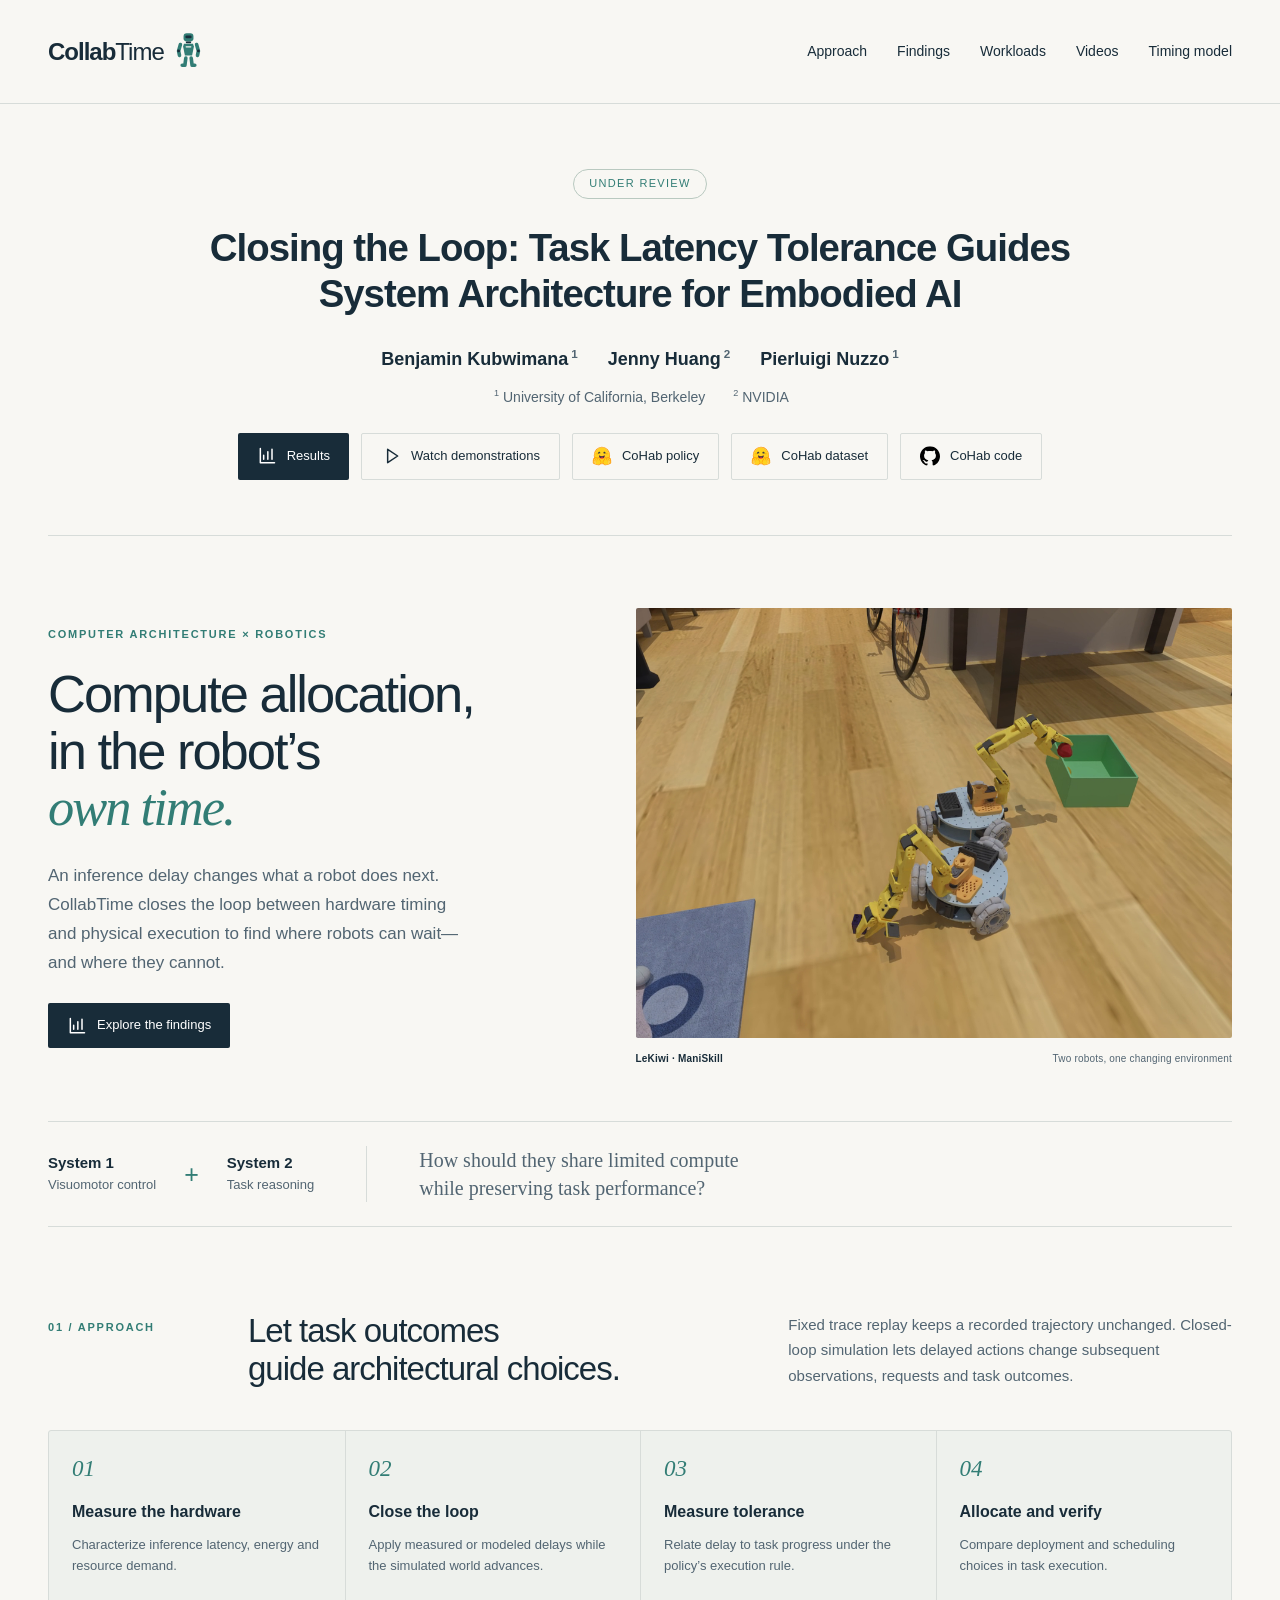
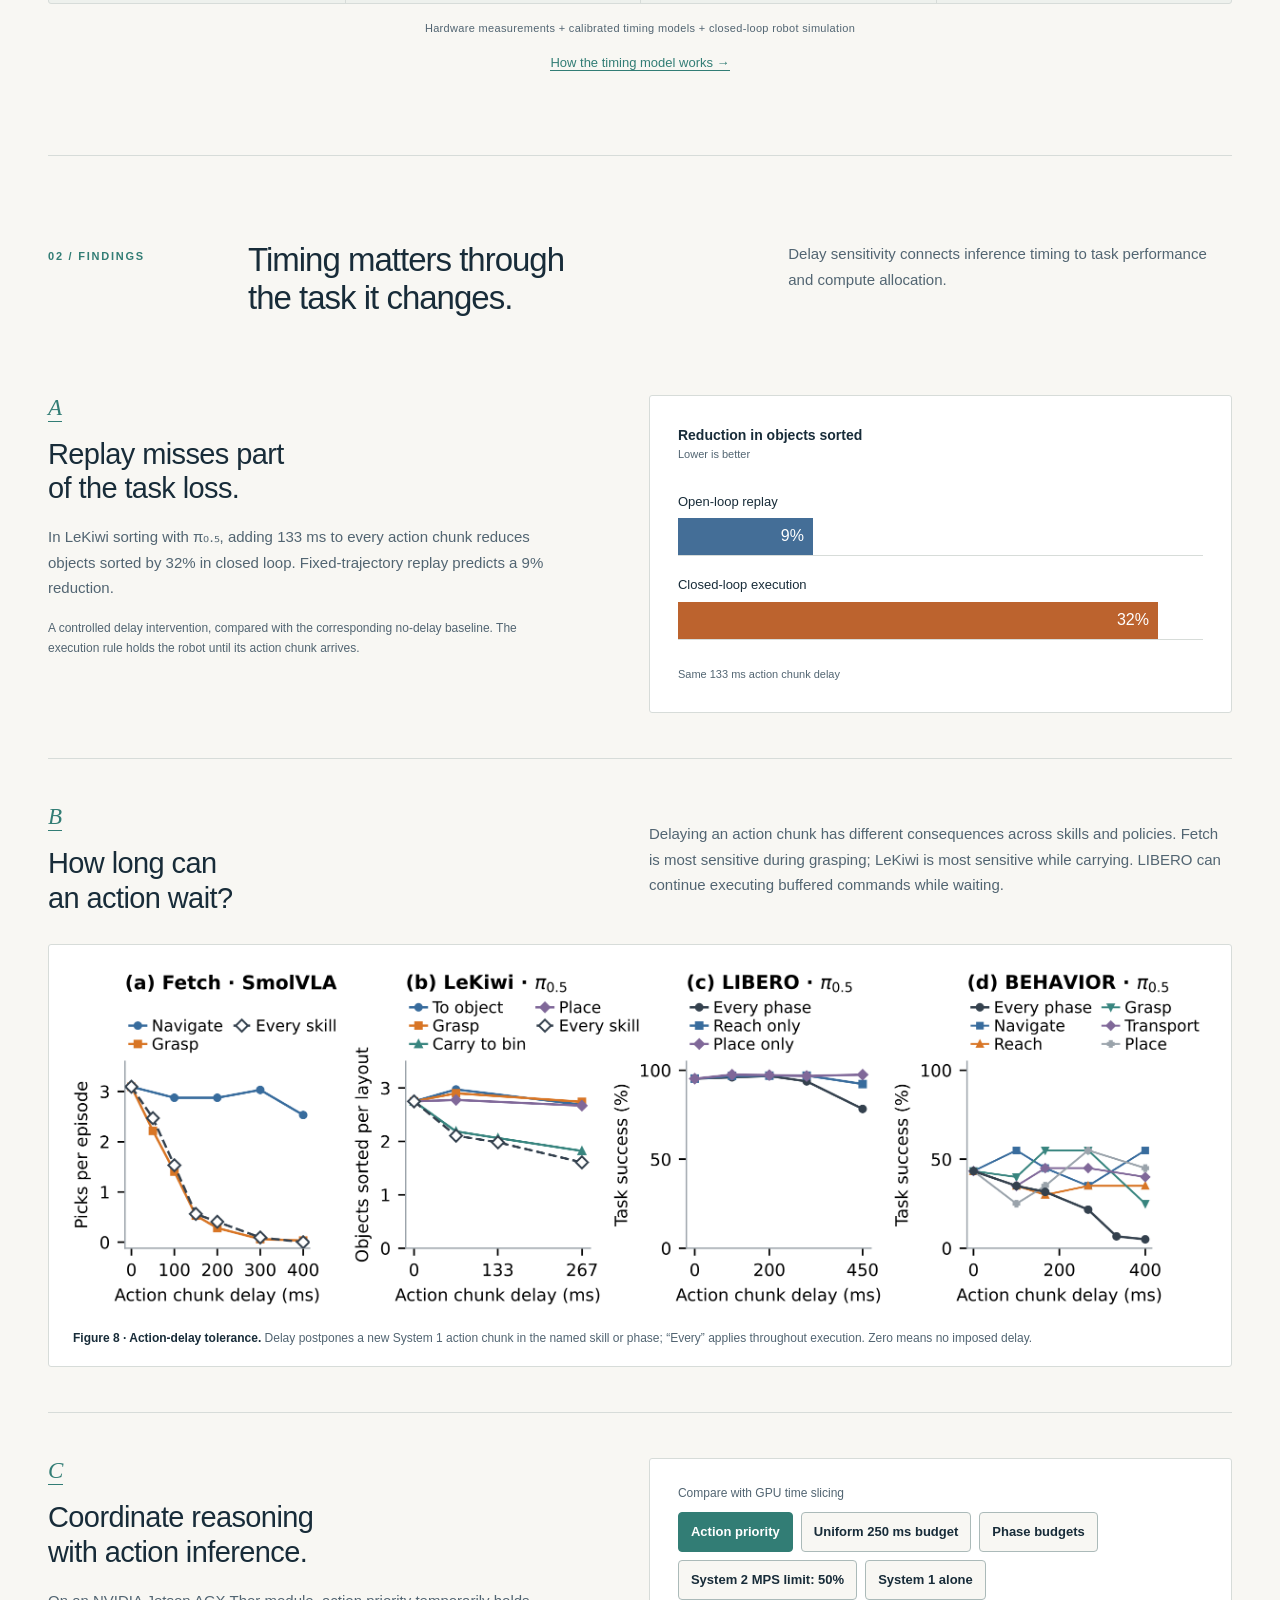
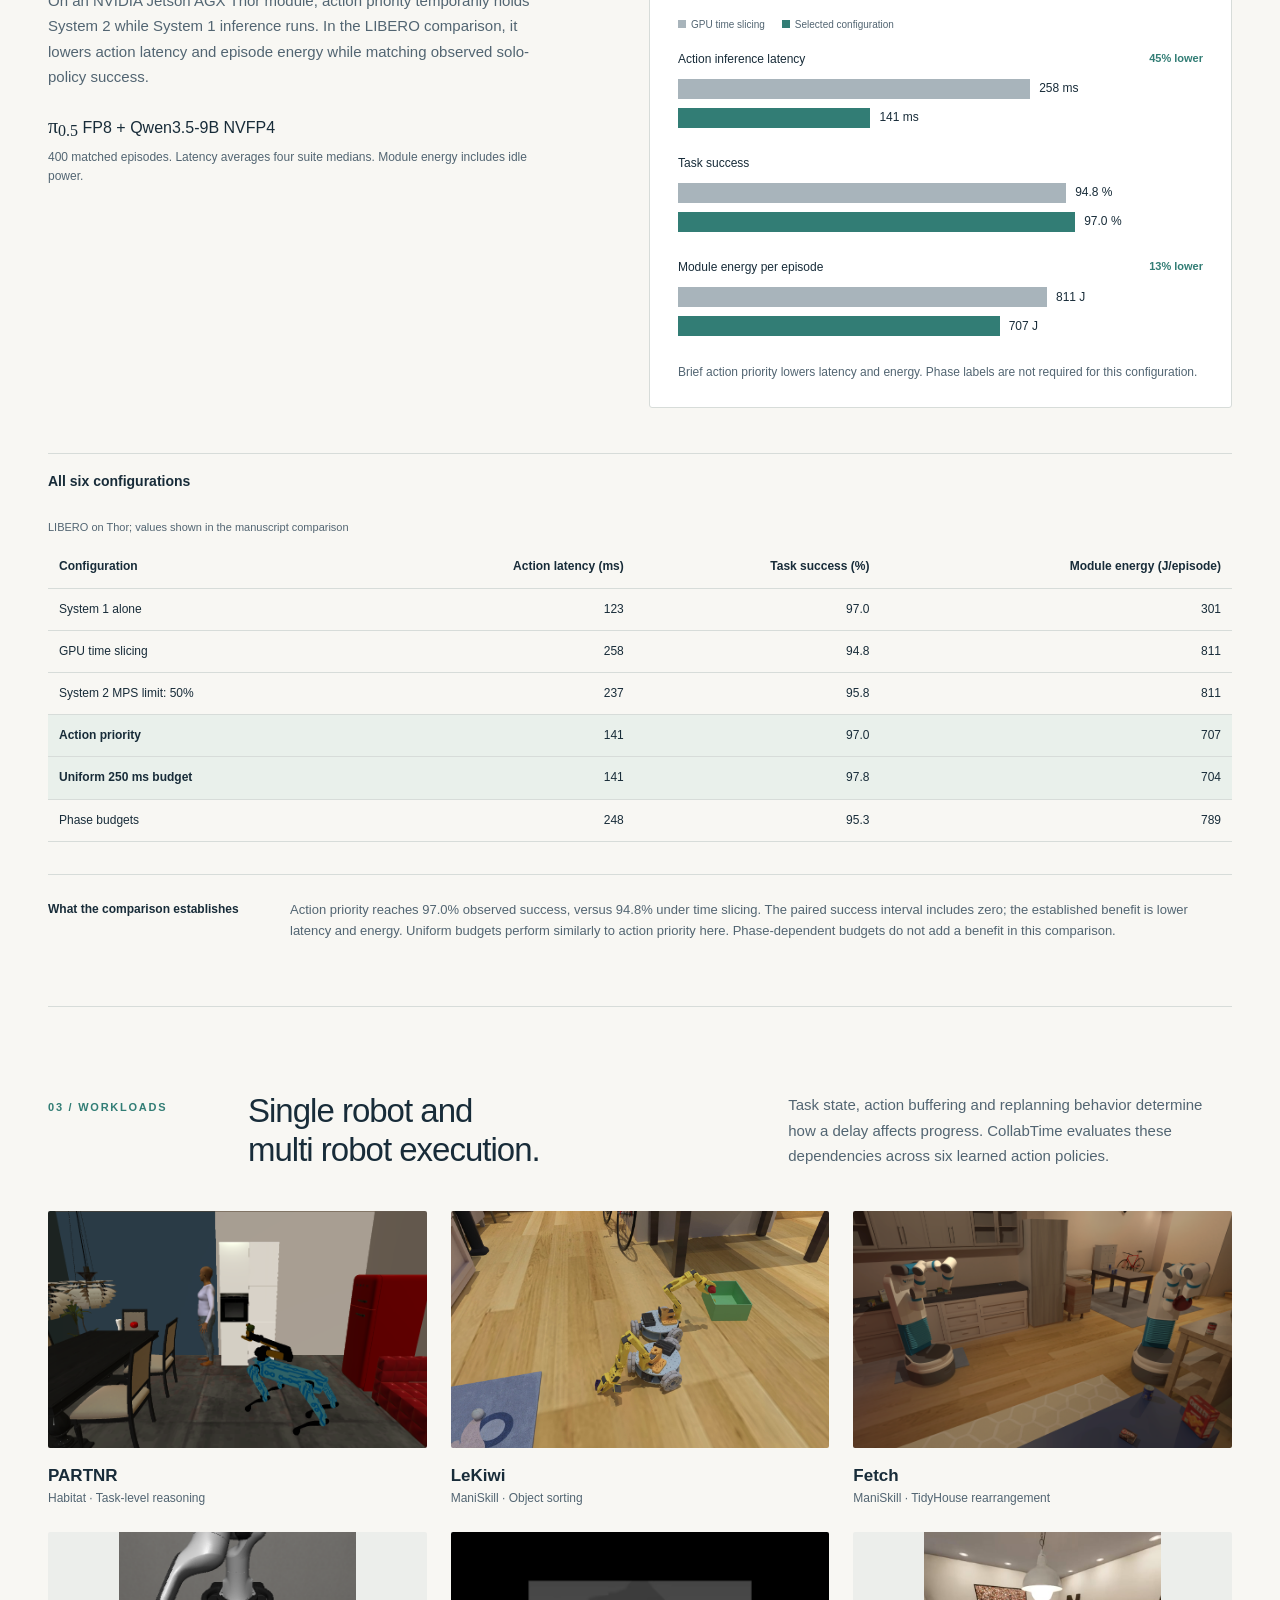
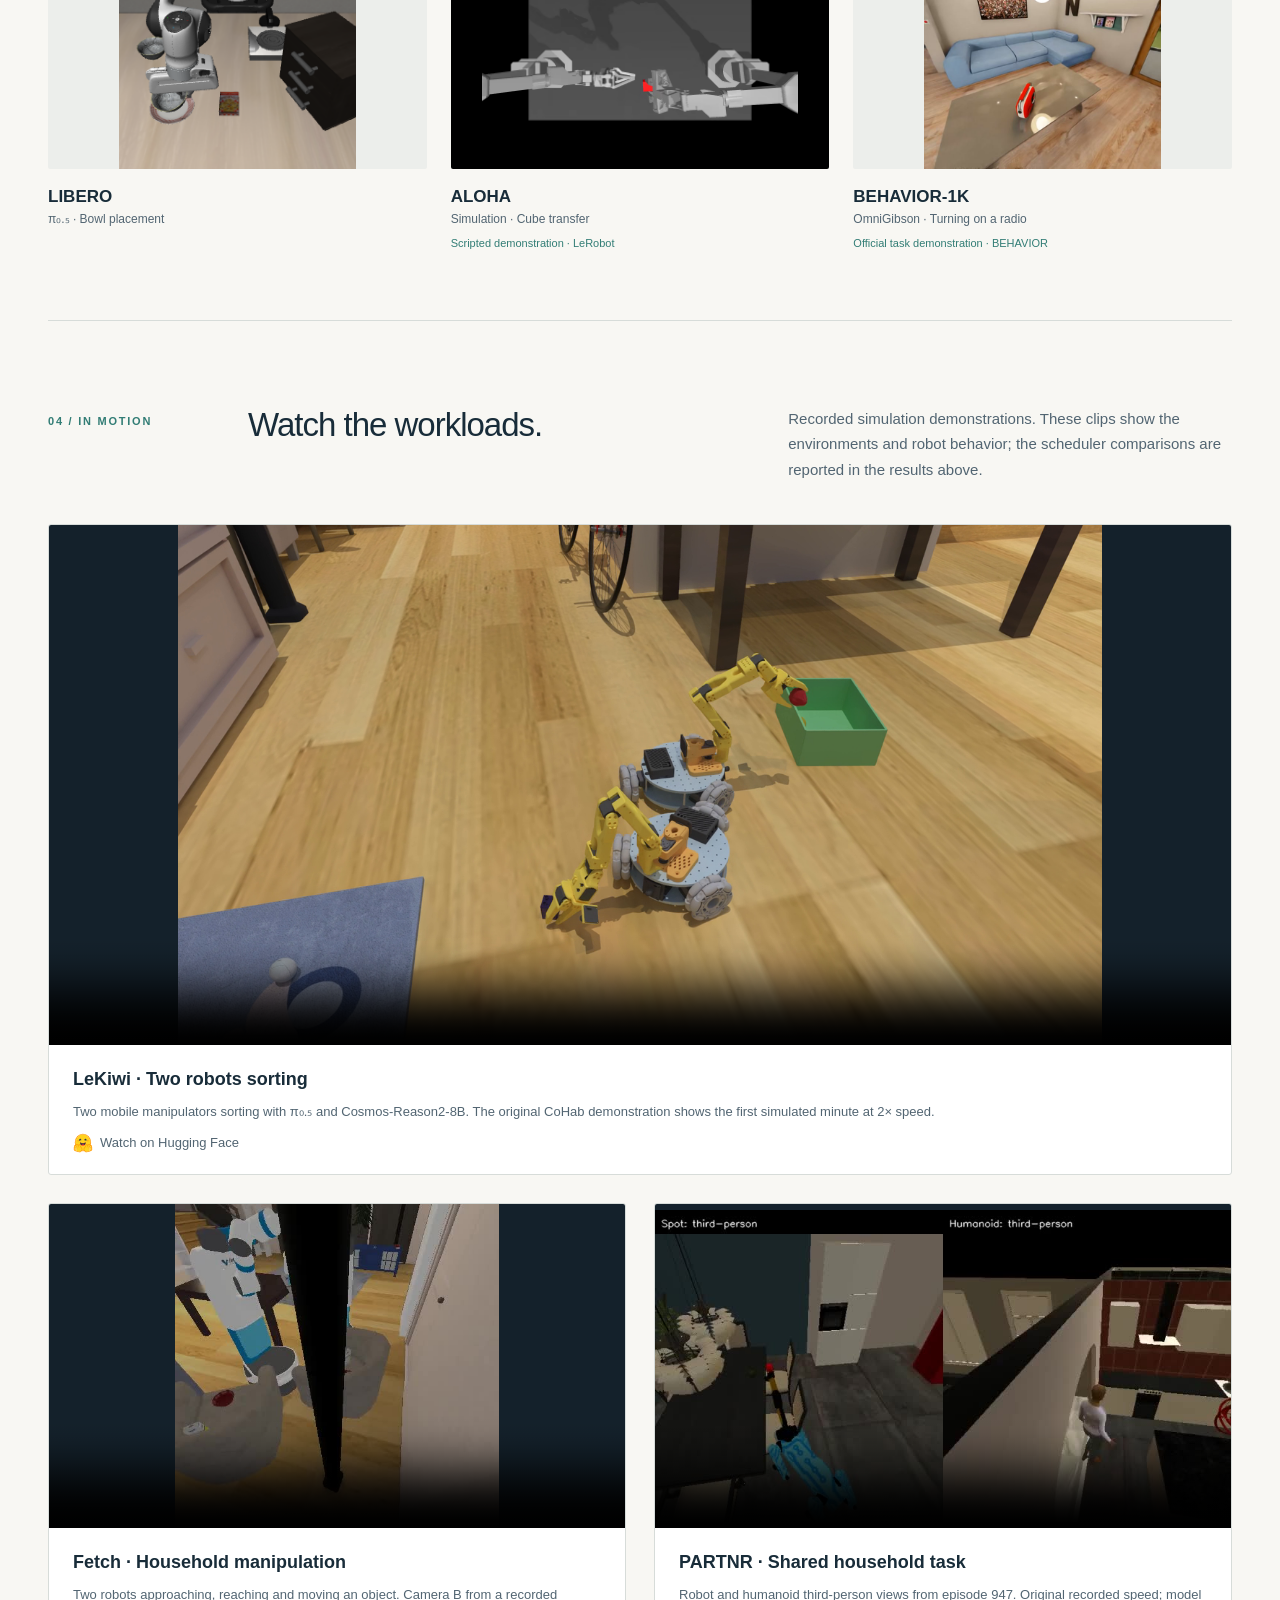
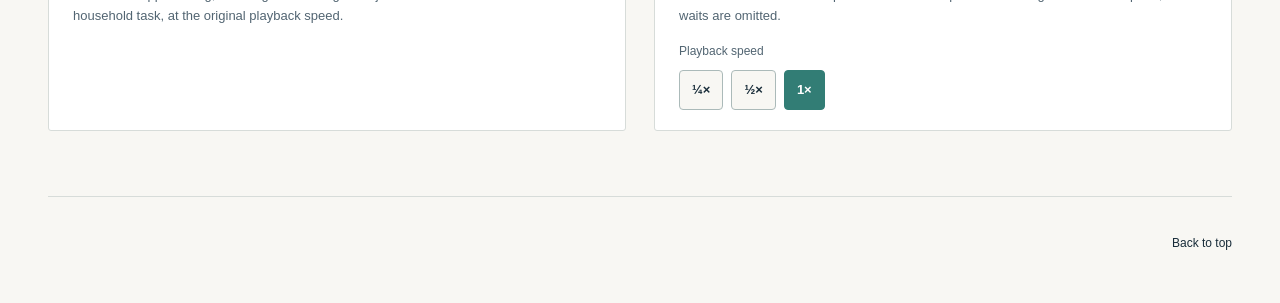
==== index.html @ b0cf59db "Publish action delay responsiveness and updated workload demonstrations" ====
<!doctype html>
<html lang="en">
<head>
  <meta charset="utf-8">
  <meta name="viewport" content="width=device-width,initial-scale=1">
  <meta name="description" content="CollabTime studies how robot task tolerance should guide compute allocation.">
  <title>CollabTime · Closing the Loop</title>
  <meta name="author" content="Benjamin Kubwimana, Jenny Huang, Pierluigi Nuzzo">
  <link rel="canonical" href="https://edge-inference.github.io/collabtime/">
  <link rel="stylesheet" href="style.css">
  <script src="app.js" defer></script>
</head>
<body>
<a class="skip" href="#main">Skip to content</a>
<header class="masthead"><a class="wordmark" href="#">Collab<span>Time</span><svg class="bot-icon humanoid-icon" viewBox="0 0 32 40" aria-hidden="true" focusable="false"><rect class="robot-shell" x="10.5" y="1.5" width="11" height="9" rx="3.5"/><rect class="robot-visor" x="12.5" y="4" width="7" height="3" rx="1.5"/><path class="robot-shell" d="M11 13h10l1 3-2 10h-8l-2-10z"/><path class="robot-chest" d="M13.5 16.5h5"/><path class="robot-limb" d="m7 14-2 7 1 5m19-12 2 7-1 5M13 29l-1 8H9m10-8 1 8h3"/><circle class="robot-joint" cx="5" cy="21" r="1.6"/><circle class="robot-joint" cx="27" cy="21" r="1.6"/><path class="robot-neck" d="M14 11.5h4"/></svg></a><nav aria-label="Main navigation"><a href="#approach">Approach</a><a href="#findings">Findings</a><a href="#workloads">Workloads</a><a href="#videos">Videos</a><a href="model.html">Timing model</a></nav></header>
<main id="main">
<section class="paper-header" aria-labelledby="paper-title">
  <span class="review-status">Under review</span>
  <h1 id="paper-title">Closing the Loop: Task Latency Tolerance Guides System Architecture for Embodied AI</h1>
  <ul class="authors" aria-label="Authors"><li><a href="https://github.com/bkubwimana" rel="me">Benjamin Kubwimana</a><sup>1</sup></li><li>Jenny Huang<sup>2</sup></li><li>Pierluigi Nuzzo<sup>1</sup></li></ul>
  <p class="affiliations"><span><sup>1</sup> University of California, Berkeley</span><span><sup>2</sup> NVIDIA</span></p>
  <div class="paper-links"><a class="button" href="#findings"><svg class="link-icon" viewBox="0 0 24 24" aria-hidden="true"><path d="M4 3v17h17M8 16v-5m5 5V7m5 9V4"/></svg>Results</a><a class="button secondary" href="#videos"><svg class="link-icon" viewBox="0 0 24 24" aria-hidden="true"><path d="m8 4 12 8-12 8z"/></svg>Watch demonstrations</a><a class="button secondary" href="https://huggingface.co/edge-inference/cohab-lekiwi" target="_blank" rel="noopener noreferrer"><img class="brand-icon" src="assets/logos/hugging-face.svg" alt="" aria-hidden="true">CoHab policy</a><a class="button secondary" href="https://huggingface.co/datasets/edge-inference/cohab-lekiwi" target="_blank" rel="noopener noreferrer"><img class="brand-icon" src="assets/logos/hugging-face.svg" alt="" aria-hidden="true">CoHab dataset</a><a class="button secondary" href="https://github.com/edge-inference/cohab-lekiwi" target="_blank" rel="noopener noreferrer"><img class="brand-icon" src="assets/logos/github.svg" alt="" aria-hidden="true">CoHab code</a></div>
</section>
<section class="hero">
  <div class="hero-copy"><p class="eyebrow">Computer architecture × robotics</p><h2>Compute allocation,<br>in the robot’s<br><em>own time.</em></h2><p class="lead">An inference delay changes what a robot does next. CollabTime closes the loop between hardware timing and physical execution to find where robots can wait—and where they cannot.</p><a class="button" href="#findings"><svg class="link-icon" viewBox="0 0 24 24" aria-hidden="true"><path d="M4 3v17h17M8 16v-5m5 5V7m5 9V4"/></svg>Explore the findings</a></div>
  <figure class="hero-image"><img src="assets/lekiwi.png" alt="Two LeKiwi mobile manipulators working near colored sorting bins in a simulated apartment."><figcaption><span>LeKiwi · ManiSkill</span><span>Two robots, one changing environment</span></figcaption></figure>
</section>
<section class="intro-band"><p><strong>System 1</strong><br>Visuomotor control</p><span class="join" aria-hidden="true">+</span><p><strong>System 2</strong><br>Task reasoning</p><div class="band-rule"></div><p class="band-question">How should they share limited compute<br>while preserving task performance?</p></section>
<section id="approach" class="section">
  <div class="section-heading"><p class="eyebrow">01 / Approach</p><h2>Let task outcomes<br>guide architectural choices.</h2><p>Fixed trace replay keeps a recorded trajectory unchanged. Closed-loop simulation lets delayed actions change subsequent observations, requests and task outcomes.</p></div>
  <ol class="flow"><li><span class="step">01</span><h3>Measure the hardware</h3><p>Characterize inference latency, energy and resource demand.</p></li><li><span class="step">02</span><h3>Close the loop</h3><p>Apply measured or modeled delays while the simulated world advances.</p></li><li><span class="step">03</span><h3>Measure tolerance</h3><p>Relate delay to task progress under the policy’s execution rule.</p></li><li><span class="step">04</span><h3>Allocate and verify</h3><p>Compare deployment and scheduling choices in task execution.</p></li></ol>
  <p class="flow-foot">Hardware measurements + calibrated timing models + closed-loop robot simulation</p>
  <p class="flow-foot"><a class="more" href="model.html">How the timing model works <span aria-hidden="true">→</span></a></p>
</section>
<section id="findings" class="section findings">
  <div class="section-heading"><p class="eyebrow">02 / Findings</p><h2>Timing matters through<br>the task it changes.</h2><p>Delay sensitivity connects inference timing to task performance and compute allocation.</p></div>
  <article class="finding replay"><div><span class="number">A</span><h3>Replay misses part<br>of the task loss.</h3><p>In LeKiwi sorting with π₀.₅, adding 133 ms to every action chunk reduces objects sorted by 32% in closed loop. Fixed-trajectory replay predicts a 9% reduction.</p><p class="note">A controlled delay intervention, compared with the corresponding no-delay baseline. The execution rule holds the robot until its action chunk arrives.</p></div><figure class="loss-chart"><figcaption>Reduction in objects sorted <span>Lower is better</span></figcaption><div class="loss-row"><span>Open-loop replay</span><div class="loss-track"><div style="width:25.714%" class="replay-bar">9%</div></div></div><div class="loss-row"><span>Closed-loop execution</span><div class="loss-track"><div style="width:91.429%" class="closed-bar">32%</div></div></div><p class="chart-foot">Same 133 ms action chunk delay</p></figure></article>
  <article id="action-delay" class="tolerance-finding">
    <div class="tolerance-heading"><div><span class="number">B</span><h3>How long can<br>an action wait?</h3></div><p>Delaying an action chunk has different consequences across skills and policies. Fetch is most sensitive during grasping; LeKiwi is most sensitive while carrying. LIBERO can continue executing buffered commands while waiting.</p></div>
    <figure class="tolerance-chart">
      <p class="figure-scroll-hint">Swipe to view all four workloads.</p>
      <div class="tolerance-scroll" tabindex="0" role="region" aria-label="Figure 8: action delay tolerance; scroll horizontally on small screens"><a href="assets/figures/action-tolerance.png" target="_blank" rel="noopener" aria-label="Open Figure 8 at full resolution"><img src="assets/figures/action-tolerance.png" width="2400" height="717" loading="lazy" alt="Four plots show task performance as action chunk delay increases in Fetch with SmolVLA, LeKiwi with pi zero point five, LIBERO with pi zero point five, and BEHAVIOR with pi zero point five. Curves separate delays in individual skills or phases from delays throughout execution. Fetch grasping and LeKiwi carrying are especially sensitive; LIBERO tolerates moderate delays while executing its buffer."></a></div>
      <figcaption><strong>Figure 8 · Action-delay tolerance.</strong> Delay postpones a new System 1 action chunk in the named skill or phase; “Every” applies throughout execution. Zero means no imposed delay.</figcaption>
    </figure>
  </article>
  <article class="finding onboard"><div><span class="number">C</span><h3>Coordinate reasoning<br>with action inference.</h3><p>On an NVIDIA Jetson AGX Thor module, action priority temporarily holds System 2 while System 1 inference runs. In the LIBERO comparison, it lowers action latency and episode energy while matching observed solo-policy success.</p><p class="model-pair"><span class="model-name">π<sub>0.5</sub></span> FP8 + Qwen3.5-9B NVFP4</p><p class="note">400 matched episodes. Latency averages four suite medians. Module energy includes idle power.</p></div><div class="comparison"><fieldset id="configuration" class="choice-control"><legend>Compare with GPU time slicing</legend><div class="choice-buttons">
      <button type="button" data-value="priority" aria-pressed="true" aria-controls="comparison-chart comparison-note">Action priority</button>
      <button type="button" data-value="uniform" aria-pressed="false" aria-controls="comparison-chart comparison-note">Uniform 250 ms budget</button>
      <button type="button" data-value="phase" aria-pressed="false" aria-controls="comparison-chart comparison-note">Phase budgets</button>
      <button type="button" data-value="mps" aria-pressed="false" aria-controls="comparison-chart comparison-note">System 2 MPS limit: 50%</button>
      <button type="button" data-value="solo" aria-pressed="false" aria-controls="comparison-chart comparison-note">System 1 alone</button>
    </div></fieldset><div class="chart-key"><span><i class="base-dot"></i>GPU time slicing</span><span><i class="selected-dot"></i>Selected configuration</span></div><div id="comparison-chart" aria-live="polite"></div><p id="comparison-note" class="note"></p></div></article>
  <section class="data-details" aria-labelledby="configuration-table-title"><h4 id="configuration-table-title">All six configurations</h4><div class="table-scroll"><table><caption>LIBERO on Thor; values shown in the manuscript comparison</caption><thead><tr><th scope="col">Configuration</th><th scope="col">Action latency (ms)</th><th scope="col">Task success (%)</th><th scope="col">Module energy (J/episode)</th></tr></thead><tbody id="result-table"></tbody></table></div></section>
  <aside class="interpretation"><strong>What the comparison establishes</strong><p>Action priority reaches 97.0% observed success, versus 94.8% under time slicing. The paired success interval includes zero; the established benefit is lower latency and energy. Uniform budgets perform similarly to action priority here. Phase-dependent budgets do not add a benefit in this comparison.</p></aside>
</section>
<section id="workloads" class="section">
  <div class="section-heading"><p class="eyebrow">03 / Workloads</p><h2>Single robot and<br>multi robot execution.</h2><p>Task state, action buffering and replanning behavior determine how a delay affects progress. CollabTime evaluates these dependencies across six learned action policies.</p></div>
  <div class="workload-grid"><figure><img src="assets/partnr.png" alt="A simulated mobile robot and humanoid in a Habitat home rearrangement environment."><figcaption><h3>PARTNR</h3><p>Habitat · Task-level reasoning</p></figcaption></figure><figure><img src="assets/lekiwi.png" alt="Two LeKiwi robots sorting floor-level objects in a simulated kitchen."><figcaption><h3>LeKiwi</h3><p>ManiSkill · Object sorting</p></figcaption></figure><figure><img src="assets/fetch.png" alt="Fetch mobile manipulation in a simulated household environment."><figcaption><h3>Fetch</h3><p>ManiSkill · TidyHouse rearrangement</p></figcaption></figure>
    <figure><img class="workload-frame" src="assets/libero.png" width="256" height="256" loading="lazy" alt="LIBERO simulation with a robot arm placing a black bowl onto a plate on a tabletop."><figcaption><h3>LIBERO</h3><p>π₀.₅ · Bowl placement</p></figcaption></figure>
    <figure><img class="workload-frame aloha-frame" src="assets/aloha.png" width="640" height="480" loading="lazy" alt="Two simulated ALOHA arms transferring a red cube from the right gripper to the left."><figcaption><h3>ALOHA</h3><p>Simulation · Cube transfer</p><a class="media-credit" href="https://huggingface.co/datasets/lerobot/aloha_sim_transfer_cube_scripted" target="_blank" rel="noopener noreferrer">Scripted demonstration · LeRobot</a></figcaption></figure>
    <figure><img class="workload-frame" src="assets/behavior.jpg" width="640" height="640" loading="lazy" alt="BEHAVIOR-1K simulated living room with the target radio on a coffee table."><figcaption><h3>BEHAVIOR-1K</h3><p>OmniGibson · Turning on a radio</p><a class="media-credit" href="https://behavior.stanford.edu/challenge/archive/2025/tasks/00_turning_on_radio.html" target="_blank" rel="noopener noreferrer">Official task demonstration · BEHAVIOR</a></figcaption></figure>
  </div>
</section>
<section id="videos" class="section">
  <div class="section-heading"><p class="eyebrow">04 / In motion</p><h2>Watch the workloads.</h2><p>Recorded simulation demonstrations. These clips show the environments and robot behavior; the scheduler comparisons are reported in the results above.</p></div>
  <div class="video-grid">
    <figure class="video-card featured-video"><video controls autoplay muted loop playsinline preload="metadata" poster="assets/lekiwi.png" aria-label="LeKiwi two-robot sorting demonstration"><source src="https://huggingface.co/edge-inference/cohab-lekiwi/resolve/main/media/v12_demo_first60s_2x.mp4" type="video/mp4"></video><figcaption><h3>LeKiwi · Two robots sorting</h3><p>Two mobile manipulators sorting with π₀.₅ and Cosmos-Reason2-8B. The original CoHab demonstration shows the first simulated minute at 2× speed.</p><a href="https://huggingface.co/edge-inference/cohab-lekiwi" target="_blank" rel="noopener noreferrer"><img class="brand-icon" src="assets/logos/hugging-face.svg" alt="" aria-hidden="true">Watch on Hugging Face</a></figcaption></figure>
    <figure class="video-card"><video controls autoplay muted loop playsinline preload="metadata" poster="assets/fetch-manipulation-poster.jpg" aria-label="Two Fetch robots approaching and manipulating an object"><source src="assets/videos/fetch-manipulation.mp4" type="video/mp4"></video><figcaption><h3>Fetch · Household manipulation</h3><p>Two robots approaching, reaching and moving an object. Camera B from a recorded household task, at the original playback speed.</p></figcaption></figure>
    <figure class="video-card partnr-video"><video id="partnr-video" controls autoplay muted loop playsinline preload="metadata" poster="assets/partnr-third-person-poster.jpg" aria-label="PARTNR robot and humanoid third-person views"><source src="assets/videos/partnr-third-person.mp4" type="video/mp4"></video><figcaption><h3>PARTNR · Shared household task</h3><p>Robot and humanoid third-person views from episode 947. Original recorded speed; model waits are omitted.</p><fieldset id="partnr-speed" class="choice-control playback-control"><legend>Playback speed</legend><div class="choice-buttons">
      <button type="button" data-value="0.25" aria-pressed="false" aria-controls="partnr-video">¼×</button>
      <button type="button" data-value="0.5" aria-pressed="false" aria-controls="partnr-video">½×</button>
      <button type="button" data-value="1" aria-pressed="true" aria-controls="partnr-video">1×</button>
    </div></fieldset></figcaption></figure>
  </div>
</section>
<footer><a href="#main">Back to top</a></footer>
</main>
</body></html>
---- style.css ----
:root{--ink:#182c39;--muted:#526572;--blue:#446e97;--teal:#327d75;--orange:#bc632e;--paper:#f8f7f3;--line:#d7dcd9}*{box-sizing:border-box}html{scroll-behavior:smooth;scroll-padding-top:35px}body{margin:0;background:var(--paper);color:var(--ink);font-family:Arial,Helvetica,sans-serif;font-size:16px;line-height:1.6}a{color:inherit;text-decoration:none}a:focus-visible,button:focus-visible,select:focus-visible,summary:focus-visible{outline:3px solid var(--orange);outline-offset:5px}.skip{position:absolute;left:12px;top:-80px;background:white;padding:8px;z-index:10}.skip:focus{top:12px}.masthead,main{max-width:1280px;margin:auto;padding:0 48px}.masthead{height:104px;display:flex;align-items:center;gap:30px;border-bottom:1px solid var(--line)}.wordmark{font-size:24px;letter-spacing:-1px;font-weight:700;white-space:nowrap}.wordmark span{font-weight:400}.wordmark i{display:inline-block;background:var(--teal);width:8px;height:8px;border-radius:50%;margin-left:7px}nav{display:flex;gap:30px;margin-left:auto;font-size:14px}nav a:hover,footer a:hover{color:var(--teal)}.private{font-size:11px;letter-spacing:.08em;text-transform:uppercase;border:1px solid #b9c9c0;padding:5px 10px;color:#3c6654;border-radius:3px}.hero{display:grid;grid-template-columns:1fr 1.12fr;gap:55px;padding:72px 0 54px;align-items:center}.eyebrow{font-size:11px;text-transform:uppercase;letter-spacing:.16em;font-weight:700;color:var(--teal);margin:0 0 22px}h1,h2,h3,p,figure{margin:0}h1{font-size:clamp(44px,4.4vw,65px);font-weight:500;letter-spacing:-2.8px;line-height:1.06}h1 em{font-family:Georgia,serif;font-weight:400;color:var(--teal)}.lead{color:var(--muted);font-size:17px;max-width:430px;line-height:1.7;margin:26px 0}.button{display:inline-flex;align-items:center;gap:42px;padding:12px 19px;background:var(--ink);color:white;font-size:13px;border-radius:2px}.button:hover{background:var(--teal)}.button span{font-size:21px}.hero-image{position:relative}.hero-image img{width:100%;height:430px;object-fit:cover;border-radius:2px;display:block}.hero-image figcaption{display:flex;justify-content:space-between;gap:15px;margin-top:13px;font-size:10px;letter-spacing:.02em;color:var(--muted)}.hero-image figcaption span:first-child{font-weight:700;color:var(--ink)}.intro-band{display:flex;align-items:center;border-top:1px solid var(--line);border-bottom:1px solid var(--line);padding:24px 0;gap:28px}.intro-band p{font-size:13px;color:var(--muted)}.intro-band strong{font-size:15px;color:var(--ink)}.join{color:var(--teal);font-size:25px}.band-rule{width:1px;align-self:stretch;background:var(--line);margin:0 24px}.band-question{font-family:Georgia,serif;font-size:20px!important;line-height:1.4}.section{padding:85px 0 65px;border-bottom:1px solid var(--line)}.section-heading{display:grid;grid-template-columns:170px 1.15fr 1fr;gap:30px;align-items:start;margin-bottom:42px}.section-heading .eyebrow{padding-top:7px}.section-heading h2{font-size:33px;line-height:1.16;letter-spacing:-1px;font-weight:500}.section-heading>p:last-child{color:var(--muted);font-size:15px;line-height:1.7}.flow{list-style:none;display:grid;grid-template-columns:repeat(4,1fr);gap:0;padding:0;margin:20px 0 0;background:#eef1ed;border:1px solid var(--line);border-radius:3px}.flow li{padding:25px 23px 26px;position:relative}.flow li+li{border-left:1px solid var(--line)}.step{font:italic 23px Georgia,serif;color:var(--teal);display:block;margin-bottom:17px}.flow h3{font-size:16px;font-weight:600;margin-bottom:9px}.flow p{font-size:13px;line-height:1.65;color:var(--muted)}.flow-foot{text-align:center;font-size:11px;letter-spacing:.03em;margin:16px;color:var(--muted)}.finding{display:grid;grid-template-columns:1fr 1.13fr;gap:85px;padding:35px 0 45px}.finding+.finding{border-top:1px solid var(--line);padding-top:45px}.number{font:italic 23px Georgia,serif;color:var(--teal);border-bottom:1px solid var(--teal);display:inline-block;margin-bottom:15px}.finding h3{font-size:29px;font-weight:500;line-height:1.2;letter-spacing:-.6px;margin-bottom:18px}.finding p{font-size:15px;color:var(--muted);line-height:1.7}.finding .note,.note{font-size:12px;color:var(--muted);line-height:1.65;margin-top:18px}.loss-chart{align-self:center;padding:28px;background:white;border:1px solid var(--line);border-radius:3px}.loss-chart figcaption{font-size:14px;font-weight:600;margin-bottom:28px}.loss-chart figcaption span{display:block;color:var(--muted);font-size:11px;font-weight:400}.loss-row{margin:19px 0}.loss-row>span{display:block;font-size:13px;margin-bottom:6px}.loss-track{height:38px;width:100%;border-bottom:1px solid var(--line)}.loss-track>div{height:100%;min-width:45px;color:white;text-align:right;padding:5px 9px;font-size:16px}.replay-bar{background:var(--blue)}.closed-bar{background:var(--orange)}.chart-foot{font-size:11px!important;margin-top:25px}.comparison{background:white;padding:25px 28px;border:1px solid var(--line);border-radius:3px}.comparison label{display:block;font-size:12px;margin-bottom:8px;color:var(--muted)}select{font:600 14px Arial,sans-serif;color:var(--ink);background:var(--paper);border:1px solid #abbab9;border-radius:3px;width:100%;padding:12px 10px}.chart-key{display:flex;gap:17px;font-size:10px;line-height:1.4;color:var(--muted);margin:18px 0}.chart-key i{display:inline-block;width:8px;height:8px;margin-right:5px}.base-dot{background:#a8b4bb}.selected-dot{background:var(--teal)}.metric{margin:16px 0 24px}.metric-label{font-size:12px;display:flex;justify-content:space-between;margin-bottom:7px}.metric-label strong{color:var(--teal);font-size:11px}.metric-bar{height:25px;display:flex;align-items:center;margin:4px 0;gap:9px}.metric-bar .bar{height:20px;min-width:3px;background:#a8b4bb;flex-shrink:0}.metric-bar.selected .bar{background:var(--teal)}.metric-bar .value{font-size:12px;white-space:nowrap;color:var(--ink)}.data-details{border-top:1px solid var(--line);border-bottom:1px solid var(--line);padding:16px 0}summary{cursor:pointer;font-size:14px;font-weight:600}.table-scroll{overflow-x:auto}table{border-collapse:collapse;width:100%;margin:16px 0;font-size:12px;text-align:right}caption{text-align:left;font-size:11px;color:var(--muted);padding:10px 0}td,th{padding:11px;border-bottom:1px solid var(--line)}th:first-child,td:first-child{text-align:left}th{font-weight:600}tr.highlight{background:#e9f0eb}.interpretation{display:grid;grid-template-columns:210px 1fr;gap:32px;padding:25px 0 0;font-size:13px}.interpretation p{color:var(--muted)}.interpretation strong{font-size:12px}.workload-grid{display:grid;grid-template-columns:repeat(3,1fr);gap:24px}.workload-grid img{display:block;width:100%;aspect-ratio:1.6;object-fit:cover;border-radius:2px}.workload-grid figcaption{padding-top:14px}.workload-grid h3{font-size:17px;font-weight:600}.workload-grid p{font-size:12px;color:var(--muted)}.workload-note{max-width:760px;font-size:12px;color:var(--muted);margin:28px 0 0}footer{display:flex;align-items:center;gap:40px;padding:37px 0 50px}footer p{font-size:11px;color:var(--muted)}footer>a:last-child{font-size:12px;margin-left:auto}@media(min-width:1500px){.hero{gap:75px}}@media(max-width:900px){.masthead,main{padding-left:25px;padding-right:25px}.hero{gap:25px;grid-template-columns:1fr 1fr}.hero-image img{height:365px}h1{font-size:47px}.section-heading{grid-template-columns:125px 1fr}.section-heading>p:last-child{grid-column:2}.finding{gap:35px}.flow{grid-template-columns:repeat(2,1fr)}.flow li:nth-child(3){border-left:0;border-top:1px solid var(--line)}.flow li:nth-child(4){border-top:1px solid var(--line)}.hero-image figcaption{display:block}}@media(max-width:600px){.masthead{height:78px;gap:12px}.wordmark{font-size:22px}nav{display:none}.private{margin-left:auto;font-size:10px}.hero{grid-template-columns:1fr;padding:40px 0 30px;gap:30px}h1{font-size:52px;letter-spacing:-2px}.lead{font-size:16px}.hero-image img{height:310px}.hero-image figcaption{display:flex}.intro-band{flex-wrap:wrap;gap:20px;padding:22px 0}.band-rule{display:none}.band-question{flex-basis:100%;padding-top:7px;font-size:19px!important}.section{padding:48px 0 40px}.section-heading{display:block;margin-bottom:25px}.section-heading .eyebrow{margin-bottom:14px}.section-heading h2{font-size:30px;margin-bottom:20px}.flow li{padding:20px 17px}.flow h3{font-size:15px}.flow-foot{line-height:1.6}.finding{grid-template-columns:1fr;gap:26px;padding-top:15px}.finding h3{font-size:27px}.comparison,.loss-chart{padding:22px}.interpretation{grid-template-columns:1fr;gap:10px}.workload-grid{grid-template-columns:1fr;gap:30px}.workload-grid img{aspect-ratio:1.65}.workload-note{margin-top:20px}footer{flex-wrap:wrap;gap:20px}footer p{flex-basis:100%;order:2}footer>a:last-child{margin-left:auto}}@media(prefers-reduced-motion:reduce){html{scroll-behavior:auto}}

.paper-header{text-align:center;padding:65px 0 55px;border-bottom:1px solid var(--line)}.review-status{display:inline-block;border:1px solid #b9c9c0;border-radius:30px;padding:5px 15px;font-size:11px;letter-spacing:.12em;text-transform:uppercase;color:var(--teal)}.project-name{font-size:clamp(50px,7vw,90px);font-weight:700;letter-spacing:-4px;line-height:1.2;margin:22px 0;color:var(--teal)}.paper-header h1{font-size:clamp(26px,3vw,40px);letter-spacing:-1px;line-height:1.2;max-width:1000px;margin:auto;font-weight:600}.authors{list-style:none;padding:0;display:flex;justify-content:center;flex-wrap:wrap;gap:14px 30px;margin:28px 0 12px;font-size:18px;font-weight:600}sup{font-size:.65em;margin-left:3px;color:var(--muted)}.affiliations{display:flex;justify-content:center;flex-wrap:wrap;gap:8px 25px;color:var(--muted);font-size:14px}.paper-links{display:flex;flex-wrap:wrap;justify-content:center;gap:12px;margin-top:25px}.secondary{background:transparent;color:var(--ink);border:1px solid var(--line)}.secondary:hover{color:white}.hero-copy h2{font-size:clamp(38px,4.1vw,58px);font-weight:500;letter-spacing:-2px;line-height:1.08}.hero-copy h2 em{font-family:Georgia,serif;font-weight:400;color:var(--teal)}.video-grid{display:grid;grid-template-columns:1fr 1fr;gap:28px}.featured-video{grid-column:1/-1}.video-card{min-width:0;background:white;border:1px solid var(--line);border-radius:3px;overflow:hidden}.video-card video{display:block;width:100%;aspect-ratio:16/9;background:#14212b;object-fit:contain}.featured-video video{max-height:520px}.video-card figcaption{padding:20px 24px}.video-card h3{font-size:18px;margin-bottom:8px}.video-card p,.video-card a{font-size:13px;color:var(--muted);line-height:1.6}.video-card a{display:inline-block;margin-top:10px;text-decoration:none}video:focus-visible{outline:3px solid var(--orange);outline-offset:-3px}@media(max-width:650px){.paper-header{padding:35px 0}.project-name{letter-spacing:-2px}.authors{font-size:16px;gap:10px 20px}.affiliations{font-size:13px}.video-grid{grid-template-columns:1fr}.featured-video{grid-column:auto}.hero-copy h2{font-size:42px}.video-card figcaption{padding:18px}}
.more{color:var(--teal);border-bottom:1px solid currentColor;font-size:13px;letter-spacing:0}

.paper-header .review-status{margin-bottom:26px}





/* Resource links use official brand assets and accessible text labels. */
.button{gap:10px}.brand-icon,.link-icon{width:20px;height:20px;flex-shrink:0;vertical-align:middle}.link-icon{fill:none;stroke:currentColor;stroke-width:1.8;stroke-linecap:round;stroke-linejoin:round}.video-card a .brand-icon{margin-right:7px}

.video-card:not(.featured-video) video{width:100%;height:auto;aspect-ratio:16/9;max-height:none}.playback-control{display:flex;align-items:center;flex-wrap:wrap;gap:10px;margin-top:15px;font-size:14px}.playback-control select{font:inherit;padding:7px 10px;border:1px solid var(--line);border-radius:3px;background:white;color:var(--ink)}

/* Compact humanoid: visor, tapered torso and articulated limbs. */
.wordmark .humanoid-icon{display:inline-block;width:29px;height:36px;margin-left:10px;vertical-align:-8px;fill:none;stroke:none}
.humanoid-icon .robot-shell{fill:var(--teal)}
.humanoid-icon .robot-visor{fill:var(--ink)}
.humanoid-icon .robot-chest{stroke:var(--paper);stroke-width:1.5;stroke-linecap:round}
.humanoid-icon .robot-limb{stroke:var(--teal);stroke-width:4;stroke-linecap:round;stroke-linejoin:round}
.humanoid-icon .robot-joint{fill:var(--ink)}
.humanoid-icon .robot-neck{stroke:var(--ink);stroke-width:2;stroke-linecap:round}

/* The manuscript figure keeps its original axes and values at a readable size. */
.tolerance-finding{border-top:1px solid var(--line);border-bottom:1px solid var(--line);padding:45px 0;margin-bottom:10px;scroll-margin-top:30px}
.tolerance-heading{display:grid;grid-template-columns:1fr 1.13fr;gap:85px;align-items:center;margin-bottom:28px}
.tolerance-heading h3{font-size:29px;font-weight:500;line-height:1.2;letter-spacing:-.6px}
.tolerance-heading p{font-size:15px;line-height:1.7;color:var(--muted)}
.tolerance-chart{background:#fff;border:1px solid var(--line);border-radius:3px;padding:24px 20px 18px}
.tolerance-scroll{overflow-x:auto}.tolerance-scroll a{display:block;min-width:880px}.tolerance-scroll img{display:block;width:100%;height:auto}
.tolerance-scroll:focus-visible{outline:3px solid var(--orange);outline-offset:3px}
.tolerance-chart figcaption{margin:18px 4px 0;font-size:12px;line-height:1.7;color:var(--muted)}
.tolerance-chart figcaption strong{color:var(--ink)}.tolerance-chart figcaption a{color:var(--teal);white-space:nowrap;margin-left:6px}
.tolerance-details{padding-top:16px;font-size:12px;color:var(--muted)}.tolerance-details summary{font-size:12px;color:var(--ink)}.tolerance-details p{margin-top:10px;max-width:950px;line-height:1.7}
@media(max-width:900px){.tolerance-heading{gap:35px}.tolerance-chart{padding:20px 12px}}
@media(max-width:600px){.tolerance-heading{grid-template-columns:1fr;gap:18px}.tolerance-finding{padding:30px 0}.tolerance-chart figcaption{margin-top:14px}}

.figure-scroll-hint{display:none}@media(max-width:900px){.figure-scroll-hint{display:block;font-size:12px;color:var(--muted);margin:0 4px 14px}}

/* Inline choices keep every configuration visible. */
.choice-control{border:0;padding:0;margin:0;min-width:0}
.choice-control legend{padding:0;margin-bottom:10px;font-size:12px;line-height:1.5;color:var(--muted)}
.choice-buttons{display:flex;flex-wrap:wrap;gap:8px}
.choice-buttons button{font:600 13px/1.4 Arial,Helvetica,sans-serif;min-height:40px;max-width:100%;padding:8px 12px;border:1px solid #abbab9;border-radius:4px;background:var(--paper);color:var(--ink);cursor:pointer}
.choice-buttons button:hover{border-color:var(--teal);background:#edf3f1}
.choice-buttons button[aria-pressed="true"]{background:var(--teal);border-color:var(--teal);color:white}
.choice-control.playback-control{display:block;margin-top:15px}

.data-details h4{margin:0;font-size:14px;font-weight:600}
.data-details tr.highlight td:first-child{font-weight:600}

.workload-grid img.workload-frame{height:auto;aspect-ratio:1.6;object-fit:contain;background:#eceeeb}
.workload-grid img.aloha-frame{background:#000}
.workload-grid .media-credit{display:inline-block;margin-top:5px;color:var(--teal);font-size:11px;line-height:1.5}
.workload-grid .media-credit:hover{text-decoration:underline}

/* Keep model names readable beside the comparison. */
.finding .model-pair{font-size:16px;line-height:1.6;color:var(--ink);margin-top:20px}
.model-pair .model-name{font-family:Georgia,"Times New Roman",serif;font-size:20px;white-space:nowrap}
.model-pair .model-name sub{font-size:.8em;line-height:0;vertical-align:-.2em}
.finding .model-pair + .note{margin-top:6px}
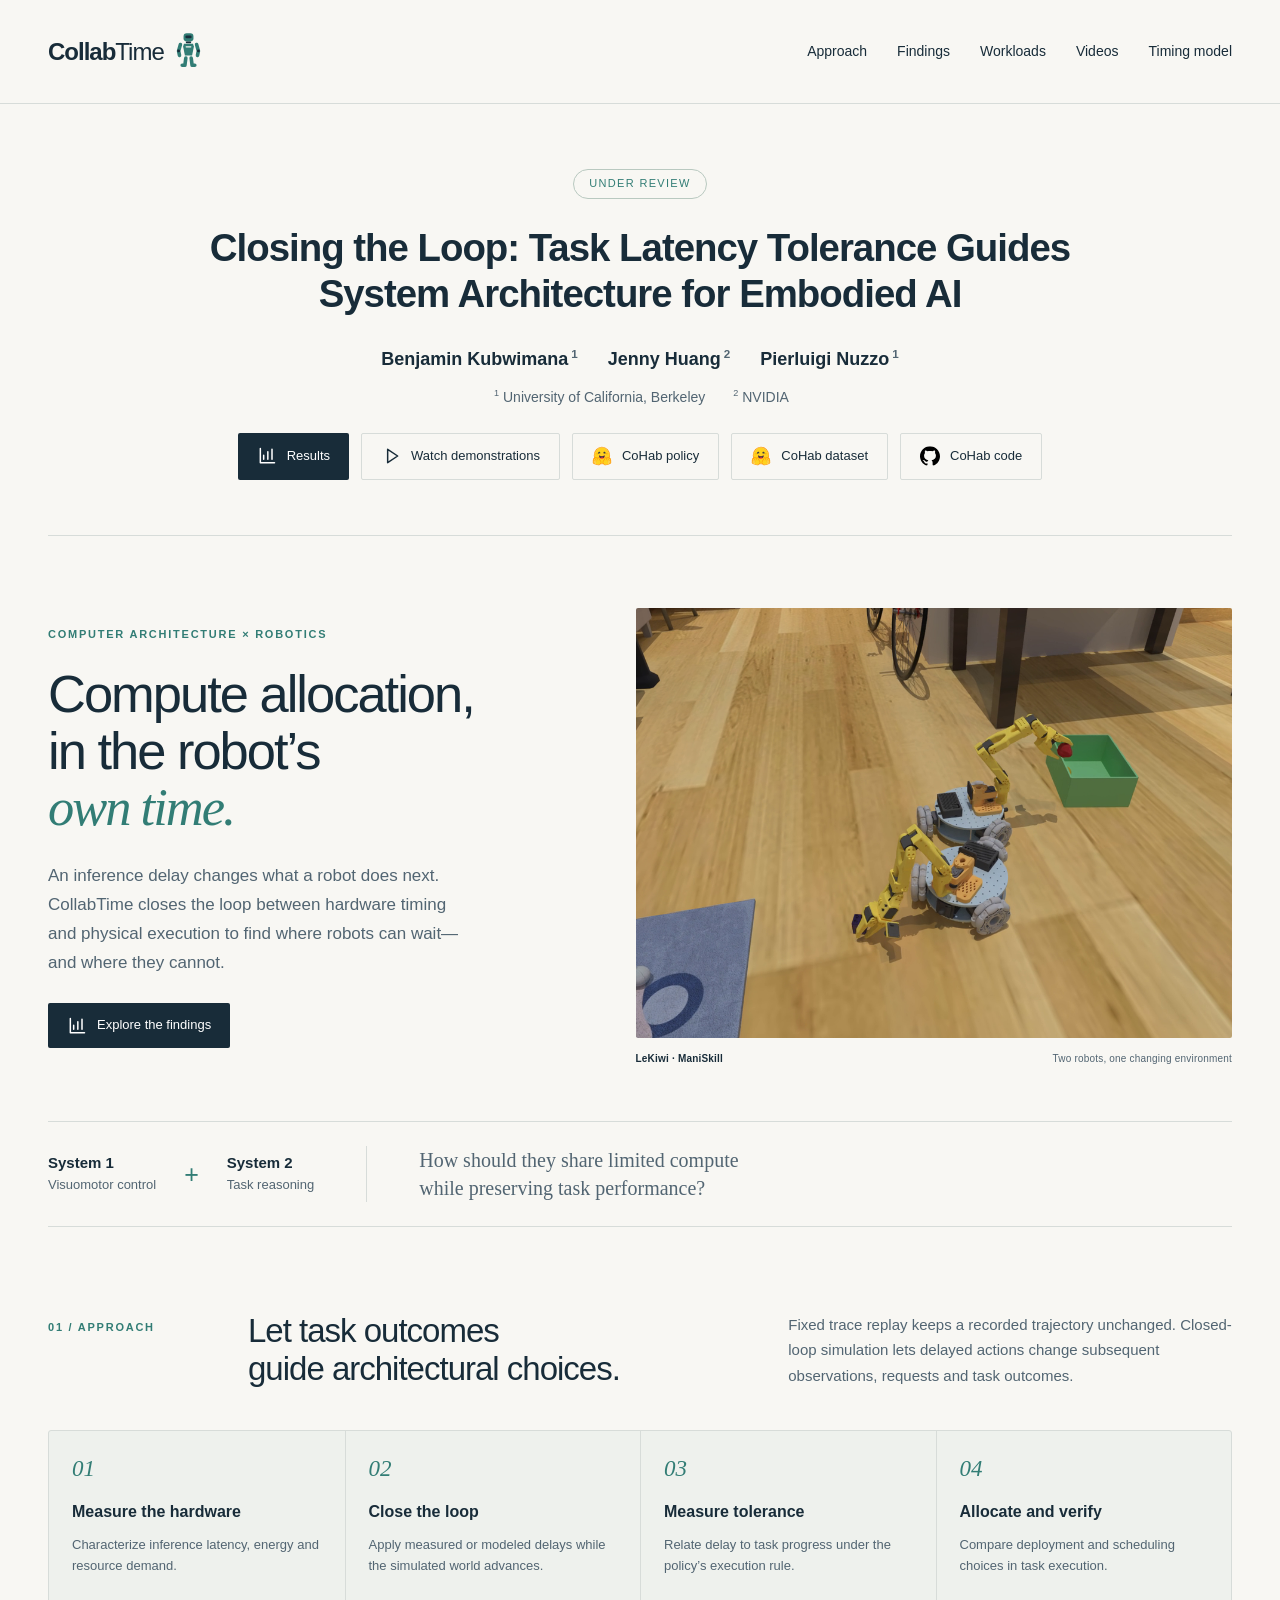
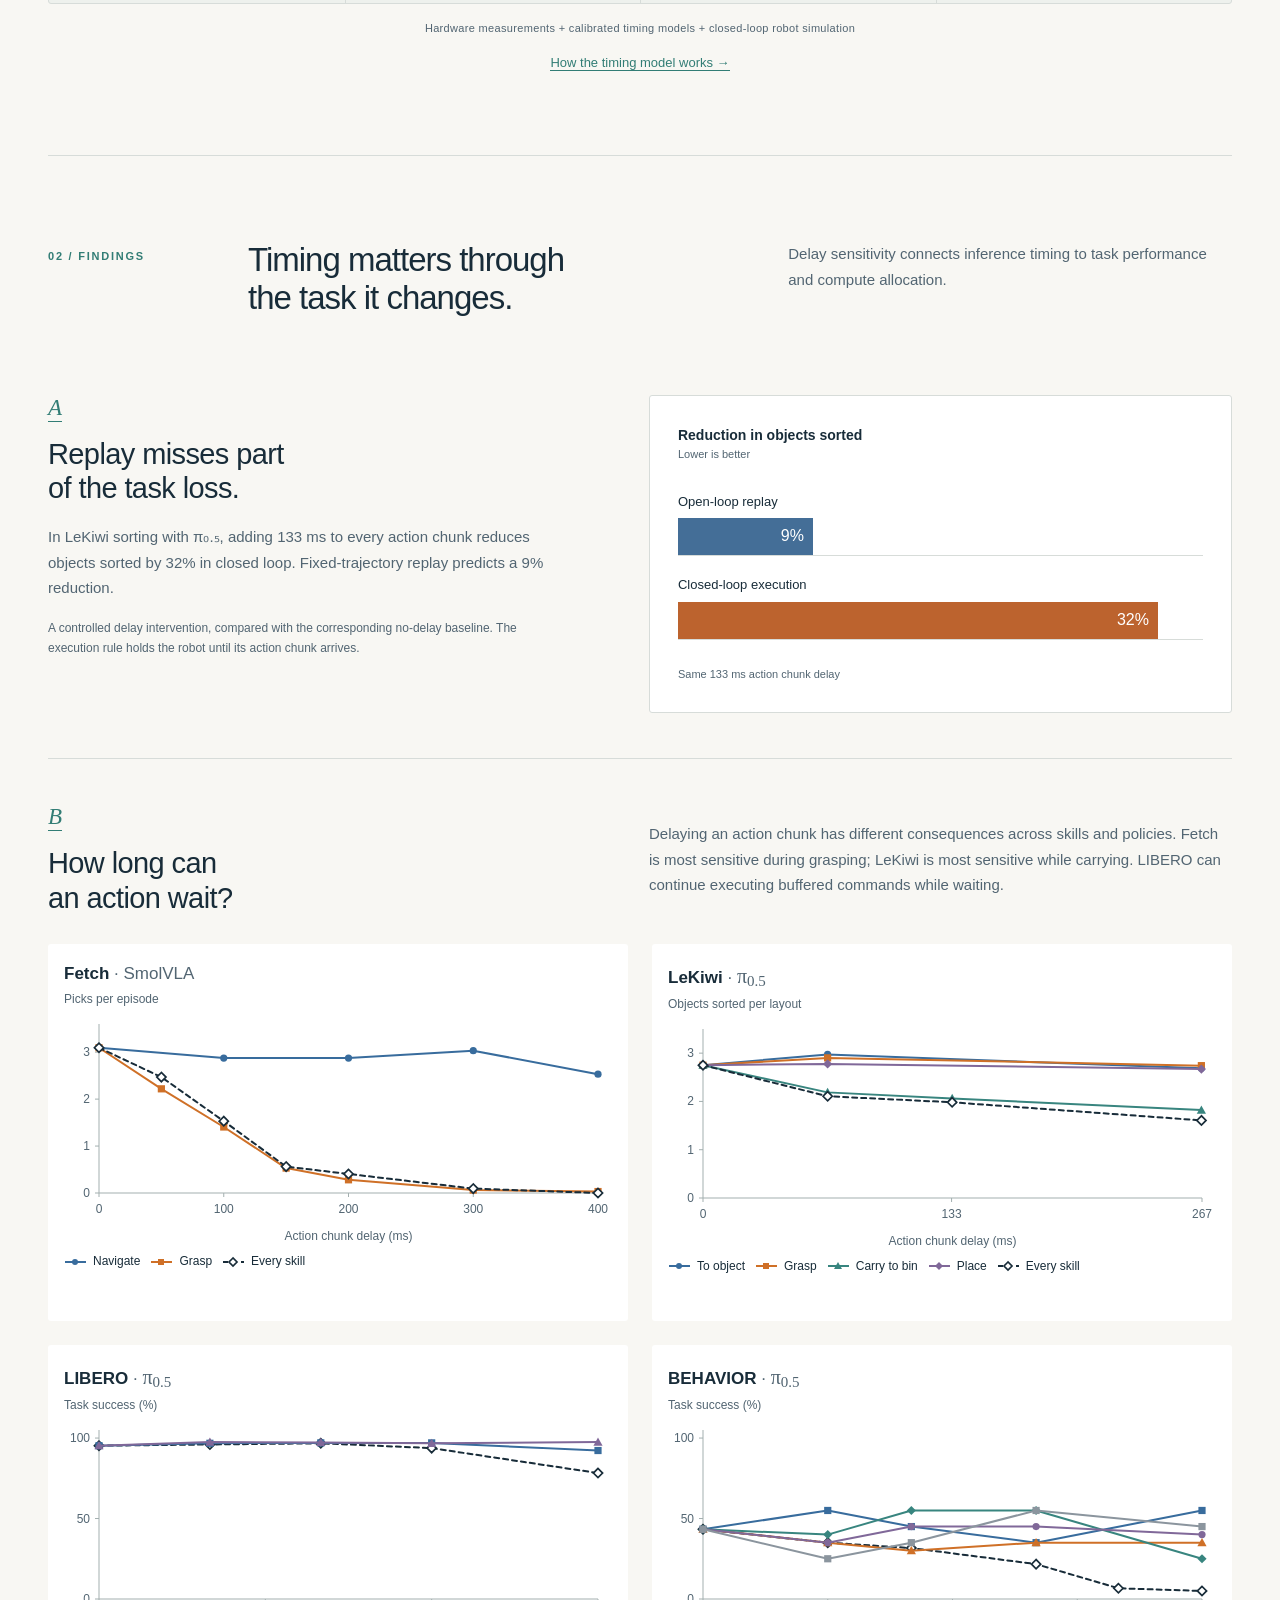
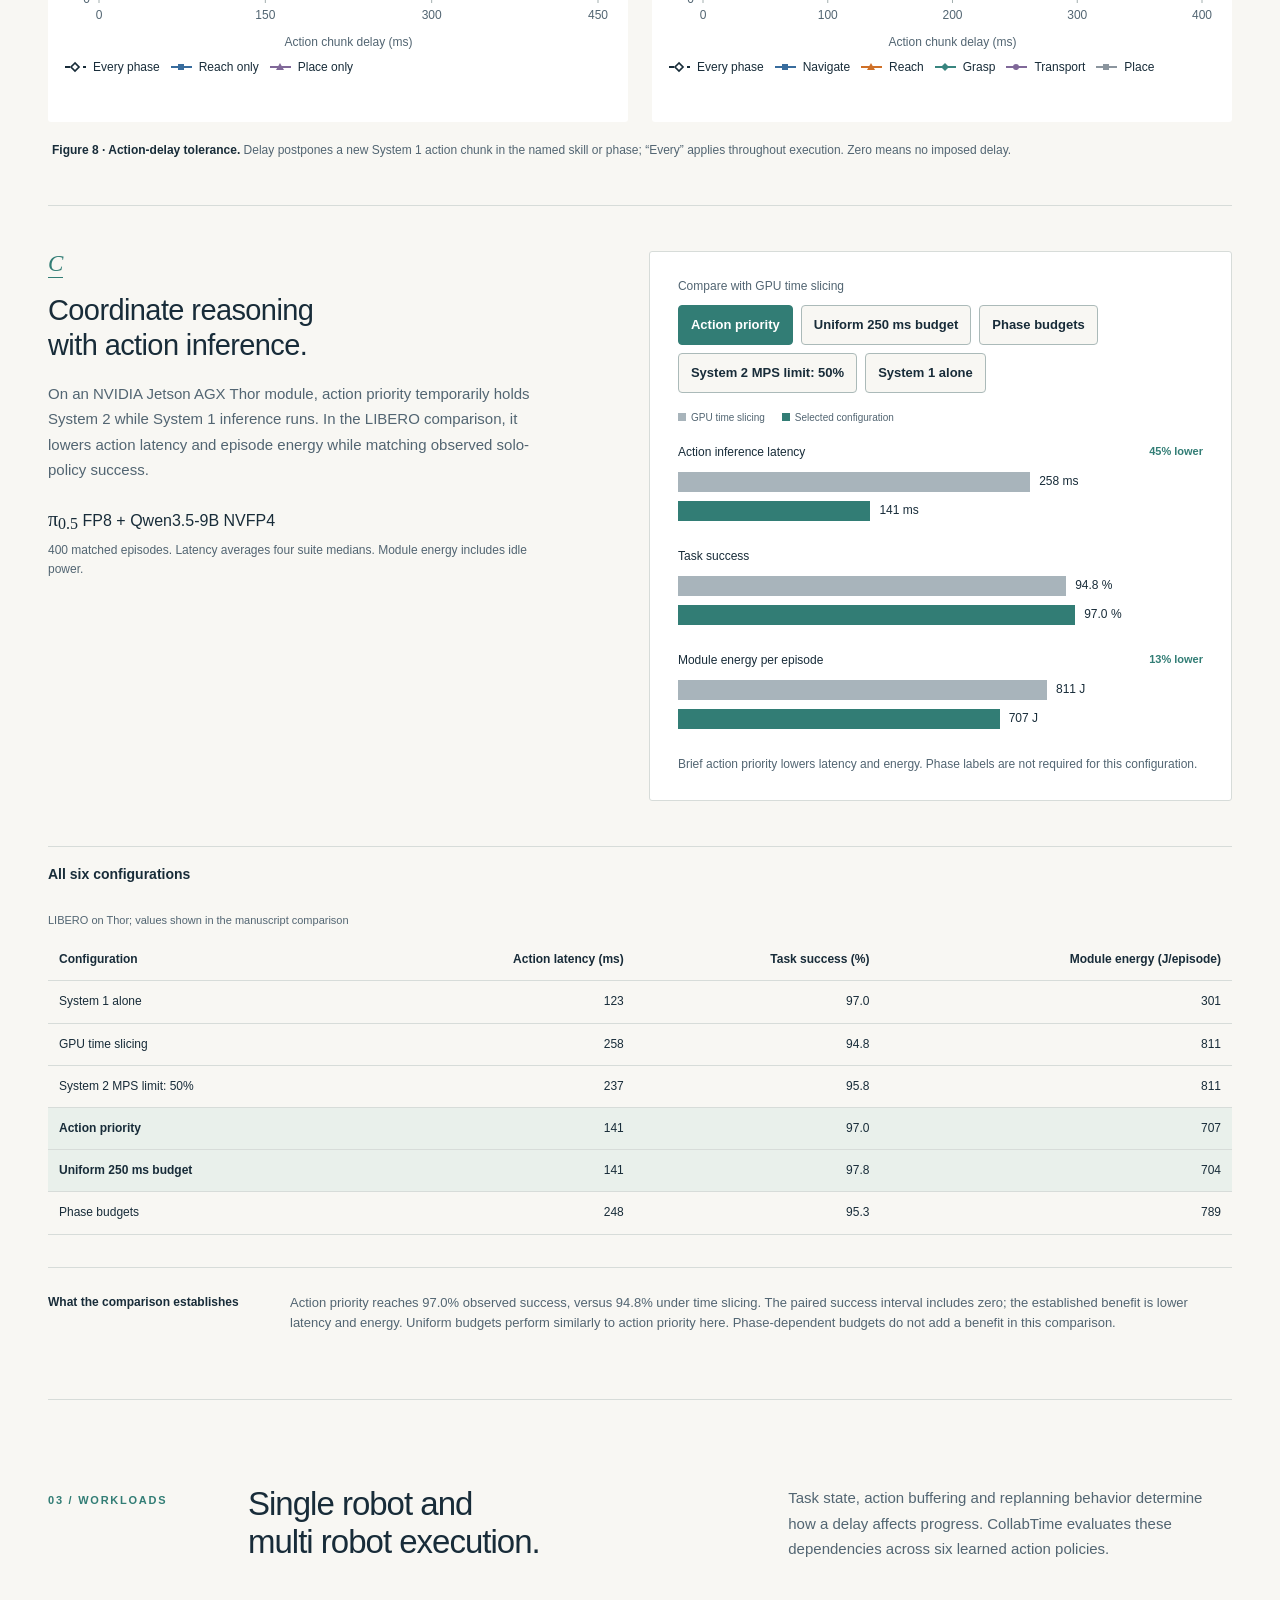
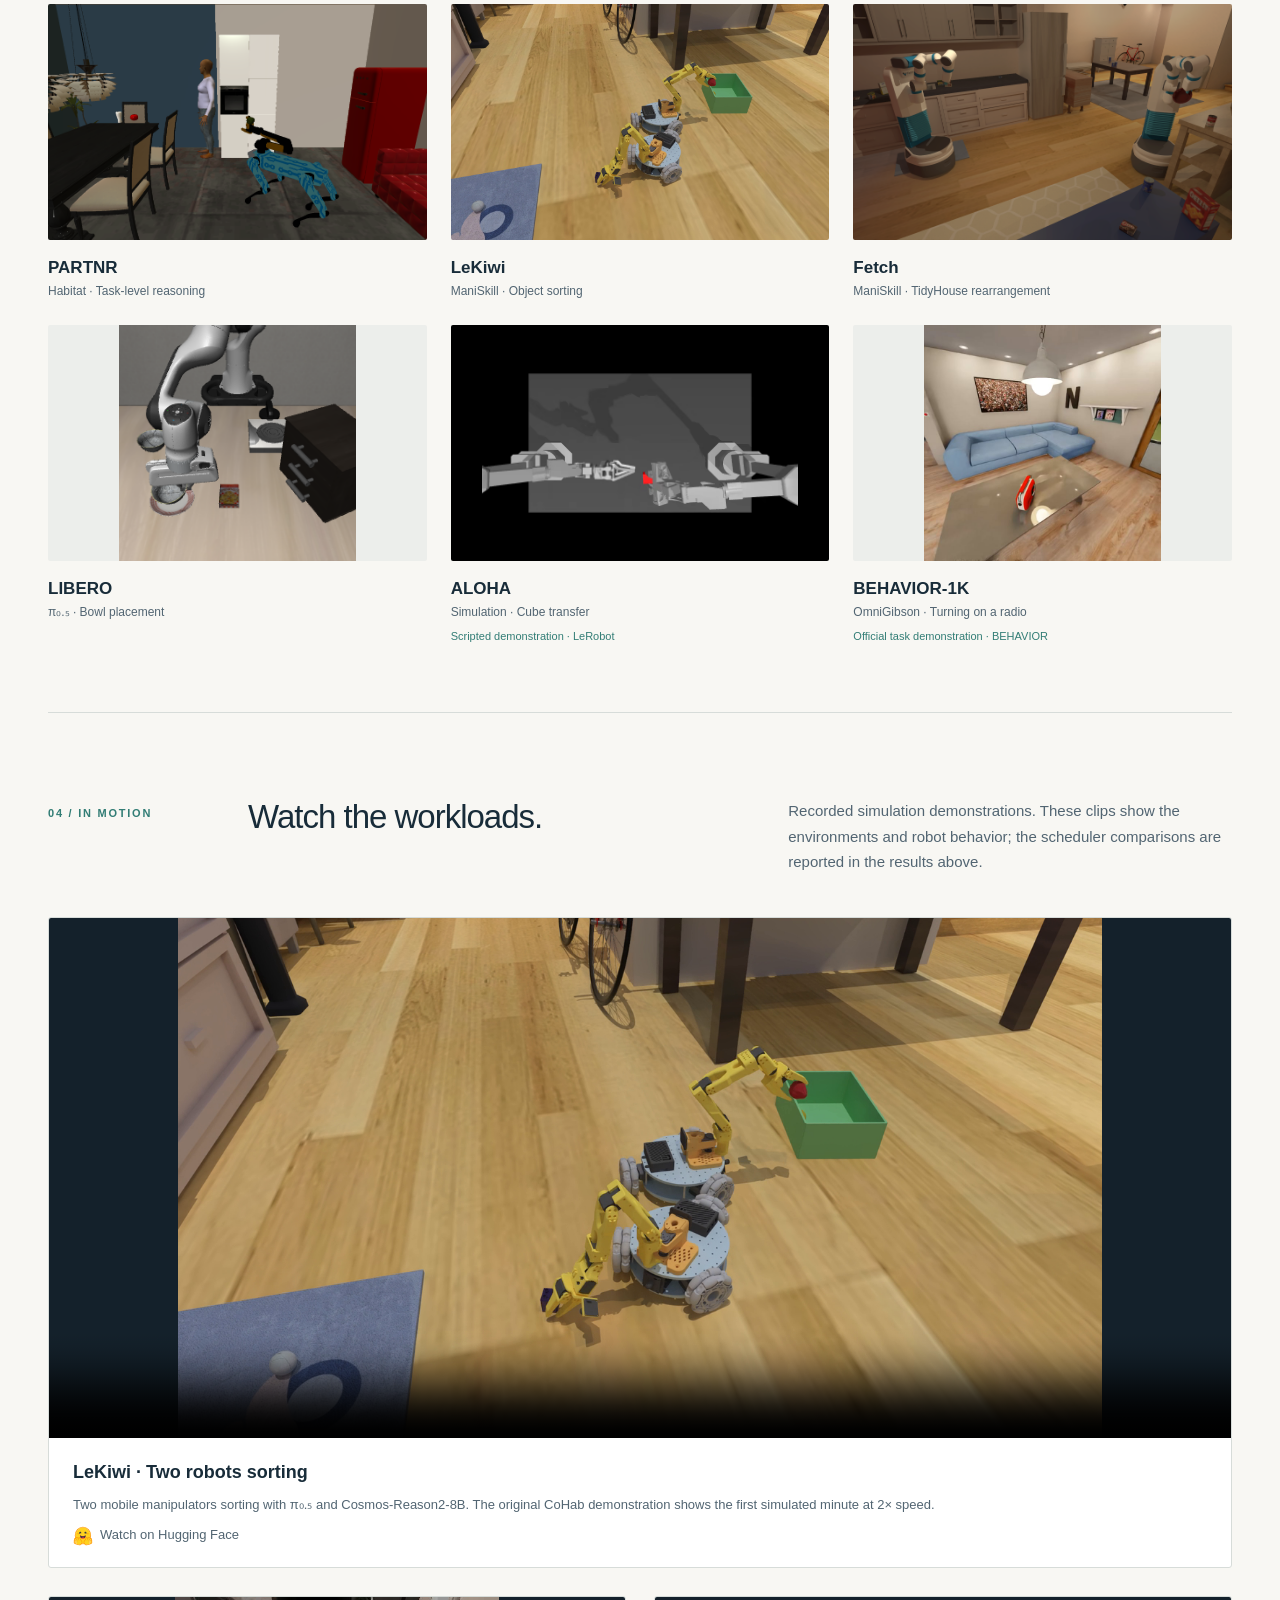
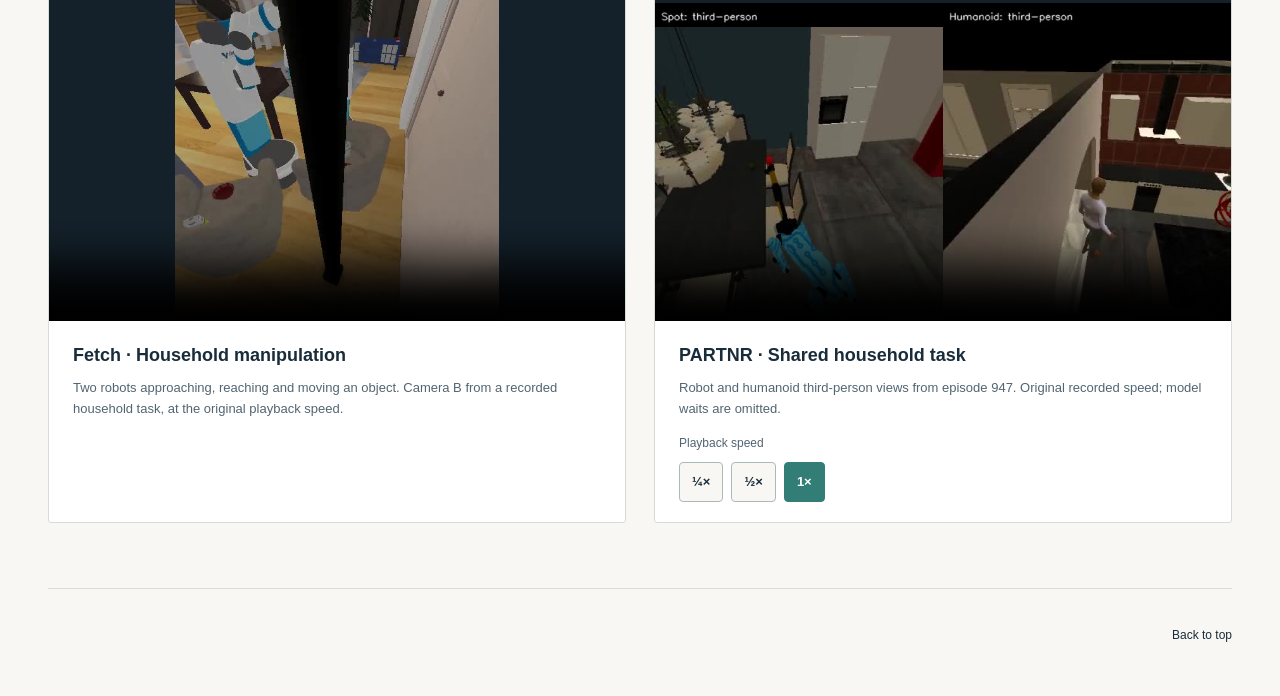
==== commit 898ae86b: "Publish action delay responsiveness and updated workload demonstrations" ====
--- a/index.html
+++ b/index.html
@@ -8,7 +8,9 @@
   <meta name="author" content="Benjamin Kubwimana, Jenny Huang, Pierluigi Nuzzo">
   <link rel="canonical" href="https://edge-inference.github.io/collabtime/">
   <link rel="stylesheet" href="style.css">
+  <link rel="stylesheet" href="action-tolerance.css">
   <script src="app.js" defer></script>
+  <script src="action-tolerance.js" defer></script>
 </head>
 <body>
 <a class="skip" href="#main">Skip to content</a>
@@ -38,8 +40,8 @@
   <article id="action-delay" class="tolerance-finding">
     <div class="tolerance-heading"><div><span class="number">B</span><h3>How long can<br>an action wait?</h3></div><p>Delaying an action chunk has different consequences across skills and policies. Fetch is most sensitive during grasping; LeKiwi is most sensitive while carrying. LIBERO can continue executing buffered commands while waiting.</p></div>
     <figure class="tolerance-chart">
-      <p class="figure-scroll-hint">Swipe to view all four workloads.</p>
-      <div class="tolerance-scroll" tabindex="0" role="region" aria-label="Figure 8: action delay tolerance; scroll horizontally on small screens"><a href="assets/figures/action-tolerance.png" target="_blank" rel="noopener" aria-label="Open Figure 8 at full resolution"><img src="assets/figures/action-tolerance.png" width="2400" height="717" loading="lazy" alt="Four plots show task performance as action chunk delay increases in Fetch with SmolVLA, LeKiwi with pi zero point five, LIBERO with pi zero point five, and BEHAVIOR with pi zero point five. Curves separate delays in individual skills or phases from delays throughout execution. Fetch grasping and LeKiwi carrying are especially sensitive; LIBERO tolerates moderate delays while executing its buffer."></a></div>
+      <div id="tolerance-interactive" aria-label="Action chunk delay and task performance" hidden></div>
+      <div class="tolerance-static tolerance-scroll" tabindex="0" role="region" aria-label="Figure 8: action delay tolerance"><a href="assets/figures/action-tolerance.png" target="_blank" rel="noopener" aria-label="Open Figure 8 at full resolution"><img src="assets/figures/action-tolerance.png" width="2400" height="717" loading="lazy" alt="Four plots show task performance as action chunk delay increases in Fetch with SmolVLA, LeKiwi with pi zero point five, LIBERO with pi zero point five, and BEHAVIOR with pi zero point five. Curves separate delays in individual skills or phases from delays throughout execution. Fetch grasping and LeKiwi carrying are especially sensitive; LIBERO tolerates moderate delays while executing its buffer."></a></div>
       <figcaption><strong>Figure 8 · Action-delay tolerance.</strong> Delay postpones a new System 1 action chunk in the named skill or phase; “Every” applies throughout execution. Zero means no imposed delay.</figcaption>
     </figure>
   </article>
--- a/style.css
+++ b/style.css
@@ -23,21 +23,21 @@
 .humanoid-icon .robot-joint{fill:var(--ink)}
 .humanoid-icon .robot-neck{stroke:var(--ink);stroke-width:2;stroke-linecap:round}
 
-/* The manuscript figure keeps its original axes and values at a readable size. */
+/* Action-delay findings, with the manuscript image retained as a fallback. */
 .tolerance-finding{border-top:1px solid var(--line);border-bottom:1px solid var(--line);padding:45px 0;margin-bottom:10px;scroll-margin-top:30px}
 .tolerance-heading{display:grid;grid-template-columns:1fr 1.13fr;gap:85px;align-items:center;margin-bottom:28px}
 .tolerance-heading h3{font-size:29px;font-weight:500;line-height:1.2;letter-spacing:-.6px}
 .tolerance-heading p{font-size:15px;line-height:1.7;color:var(--muted)}
-.tolerance-chart{background:#fff;border:1px solid var(--line);border-radius:3px;padding:24px 20px 18px}
+.tolerance-chart{padding:0}
 .tolerance-scroll{overflow-x:auto}.tolerance-scroll a{display:block;min-width:880px}.tolerance-scroll img{display:block;width:100%;height:auto}
 .tolerance-scroll:focus-visible{outline:3px solid var(--orange);outline-offset:3px}
 .tolerance-chart figcaption{margin:18px 4px 0;font-size:12px;line-height:1.7;color:var(--muted)}
 .tolerance-chart figcaption strong{color:var(--ink)}.tolerance-chart figcaption a{color:var(--teal);white-space:nowrap;margin-left:6px}
 .tolerance-details{padding-top:16px;font-size:12px;color:var(--muted)}.tolerance-details summary{font-size:12px;color:var(--ink)}.tolerance-details p{margin-top:10px;max-width:950px;line-height:1.7}
-@media(max-width:900px){.tolerance-heading{gap:35px}.tolerance-chart{padding:20px 12px}}
+@media(max-width:900px){.tolerance-heading{gap:35px}}
 @media(max-width:600px){.tolerance-heading{grid-template-columns:1fr;gap:18px}.tolerance-finding{padding:30px 0}.tolerance-chart figcaption{margin-top:14px}}
 
-.figure-scroll-hint{display:none}@media(max-width:900px){.figure-scroll-hint{display:block;font-size:12px;color:var(--muted);margin:0 4px 14px}}
+
 
 /* Inline choices keep every configuration visible. */
 .choice-control{border:0;padding:0;margin:0;min-width:0}
--- a/action-tolerance.css
+++ b/action-tolerance.css
@@ -0,0 +1,32 @@
+#tolerance-interactive{--ct-ink:var(--ink);--ct-muted:var(--muted);--ct-paper:var(--paper);--ct-panel:#fff;--ct-axis:#a3afaf;--ct-blue:#386c9d;--ct-orange:#cf7027;--ct-teal:#38857f;--ct-purple:#806899;--ct-grey:#8b959e;font-family:Arial,Helvetica,sans-serif;color:var(--ct-ink)}
+    #tolerance-interactive .ct-grid{display:grid;grid-template-columns:repeat(2,minmax(0,1fr));gap:24px}
+    #tolerance-interactive .ct-panel{min-width:0;background:var(--ct-panel);padding:18px 16px 12px;border-radius:3px}
+    #tolerance-interactive h3{font-size:17px;line-height:1.4;font-weight:600;margin:0 0 5px}
+    #tolerance-interactive h3 span{font-weight:400;color:var(--ct-muted)}
+    #tolerance-interactive .ct-pi{font-family:Georgia,serif;font-size:20px}
+    #tolerance-interactive .ct-pi sub{font-size:15px;line-height:0;vertical-align:-.18em}
+    #tolerance-interactive .ct-unit{font-size:12px;line-height:1.5;color:var(--ct-muted);margin:0}
+    #tolerance-interactive .ct-plot{width:100%;height:219px;display:block;overflow:visible}
+    #tolerance-interactive .ct-plot text{font-family:Arial,Helvetica,sans-serif;font-size:12px;fill:var(--ct-muted)}
+    #tolerance-interactive .ct-axis{stroke:var(--ct-axis);stroke-width:1}
+    #tolerance-interactive .ct-series-line{fill:none;stroke-width:2;stroke-linecap:round;stroke-linejoin:round;pointer-events:none}
+    #tolerance-interactive .ct-legend{display:flex;flex-wrap:wrap;align-content:start;gap:0 10px;min-height:56px;margin-top:4px}
+    #tolerance-interactive .ct-key{display:inline-flex;align-items:center;gap:6px;font:400 12px/1.4 Arial,Helvetica,sans-serif;background:transparent;border:0;padding:5px 0;color:var(--ct-ink);text-align:left}
+    #tolerance-interactive .ct-key[aria-pressed="false"]{opacity:.42;text-decoration:line-through}
+    #tolerance-interactive .ct-key svg{width:23px;height:14px;flex:none}
+    #tolerance-interactive .ct-key:focus-visible{outline:2px solid var(--ct-teal);outline-offset:3px}
+    #tolerance-interactive .ct-a11y{position:absolute;width:1px;height:1px;padding:0;margin:-1px;overflow:hidden;clip:rect(0,0,0,0);white-space:nowrap;border:0}
+    @media(max-width:620px){#tolerance-interactive .ct-panel{padding:16px 12px 10px}#tolerance-interactive .ct-grid{grid-template-columns:1fr;gap:16px}}
+    @media(pointer:coarse){#tolerance-interactive .ct-key{min-height:44px}}
+#tolerance-interactive[hidden],.tolerance-static[hidden]{display:none}
+#tolerance-interactive .ct-panel{position:relative}
+#tolerance-interactive .ct-plot{height:236px;overflow:visible}
+#tolerance-interactive .ct-key{cursor:pointer}
+#tolerance-interactive .ct-hit{fill:transparent;stroke:none;cursor:crosshair}
+#tolerance-interactive .ct-hit:focus-visible{outline:none;stroke:var(--ct-teal);stroke-width:1;stroke-dasharray:3 3}
+#tolerance-interactive .ct-tooltip{position:absolute;z-index:2;max-width:calc(100% - 16px);padding:10px 12px;background:#fff;border:1px solid var(--line);border-radius:4px;box-shadow:0 3px 12px #182c3915;color:var(--ink);font-size:12px;line-height:1.6;pointer-events:none}
+#tolerance-interactive .ct-tooltip[hidden]{display:none}
+#tolerance-interactive .ct-tooltip strong{display:block;font-weight:600;margin-bottom:4px}
+#tolerance-interactive .ct-tooltip-row{display:flex;justify-content:space-between;gap:18px}
+#tolerance-interactive .ct-tooltip-row span:last-child{font-variant-numeric:tabular-nums;white-space:nowrap}
+
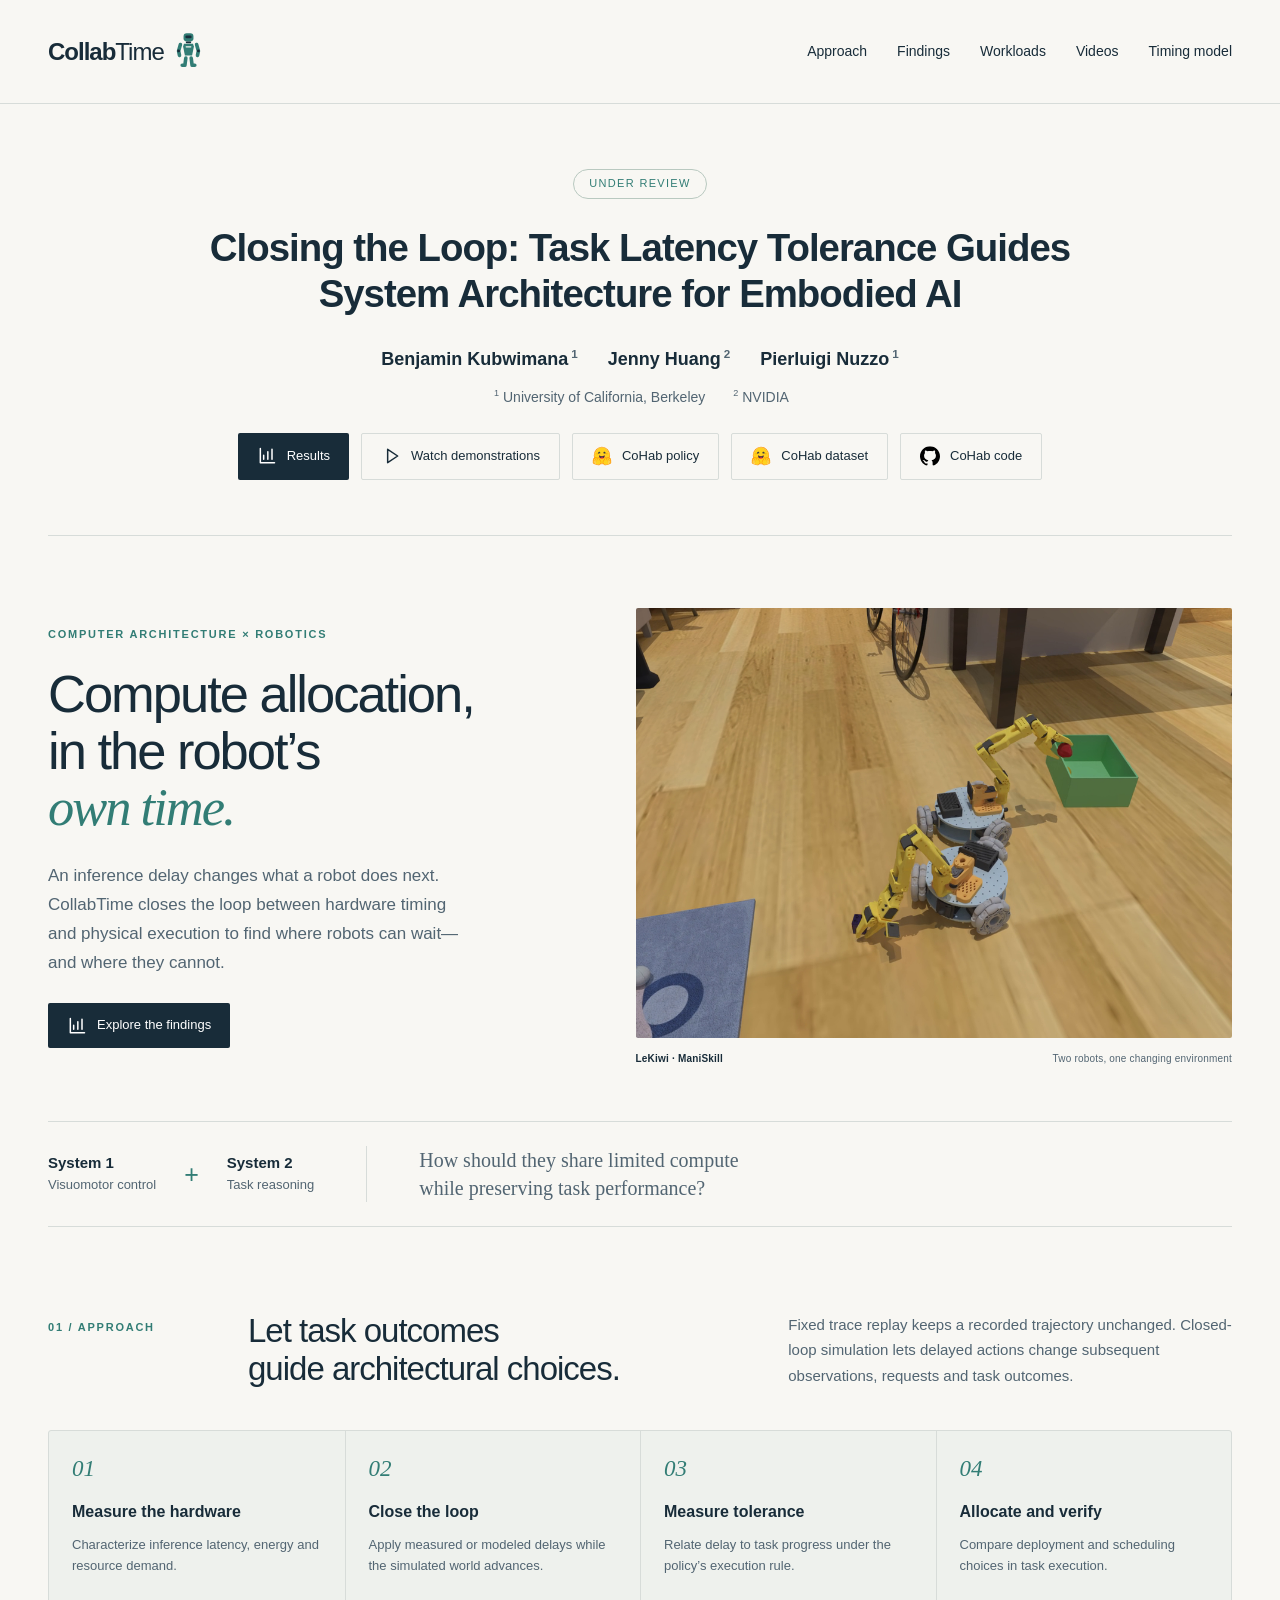
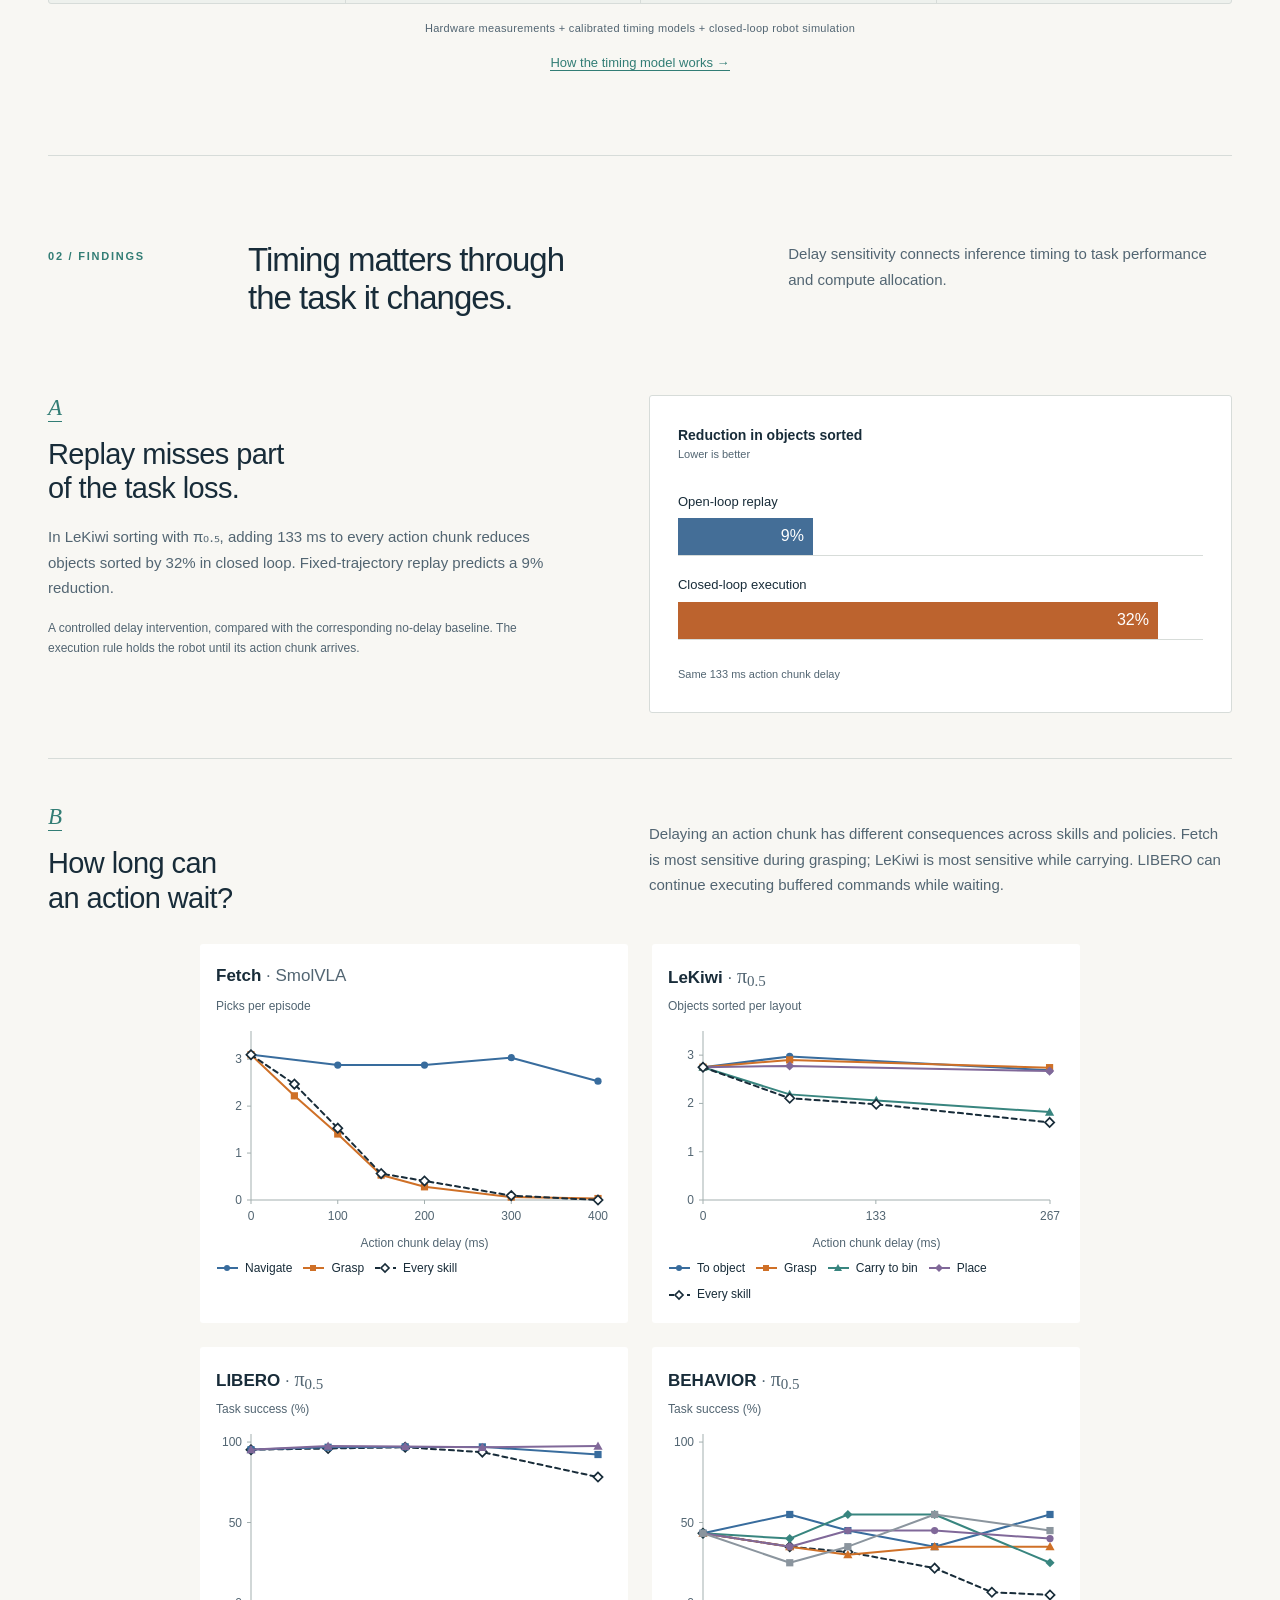
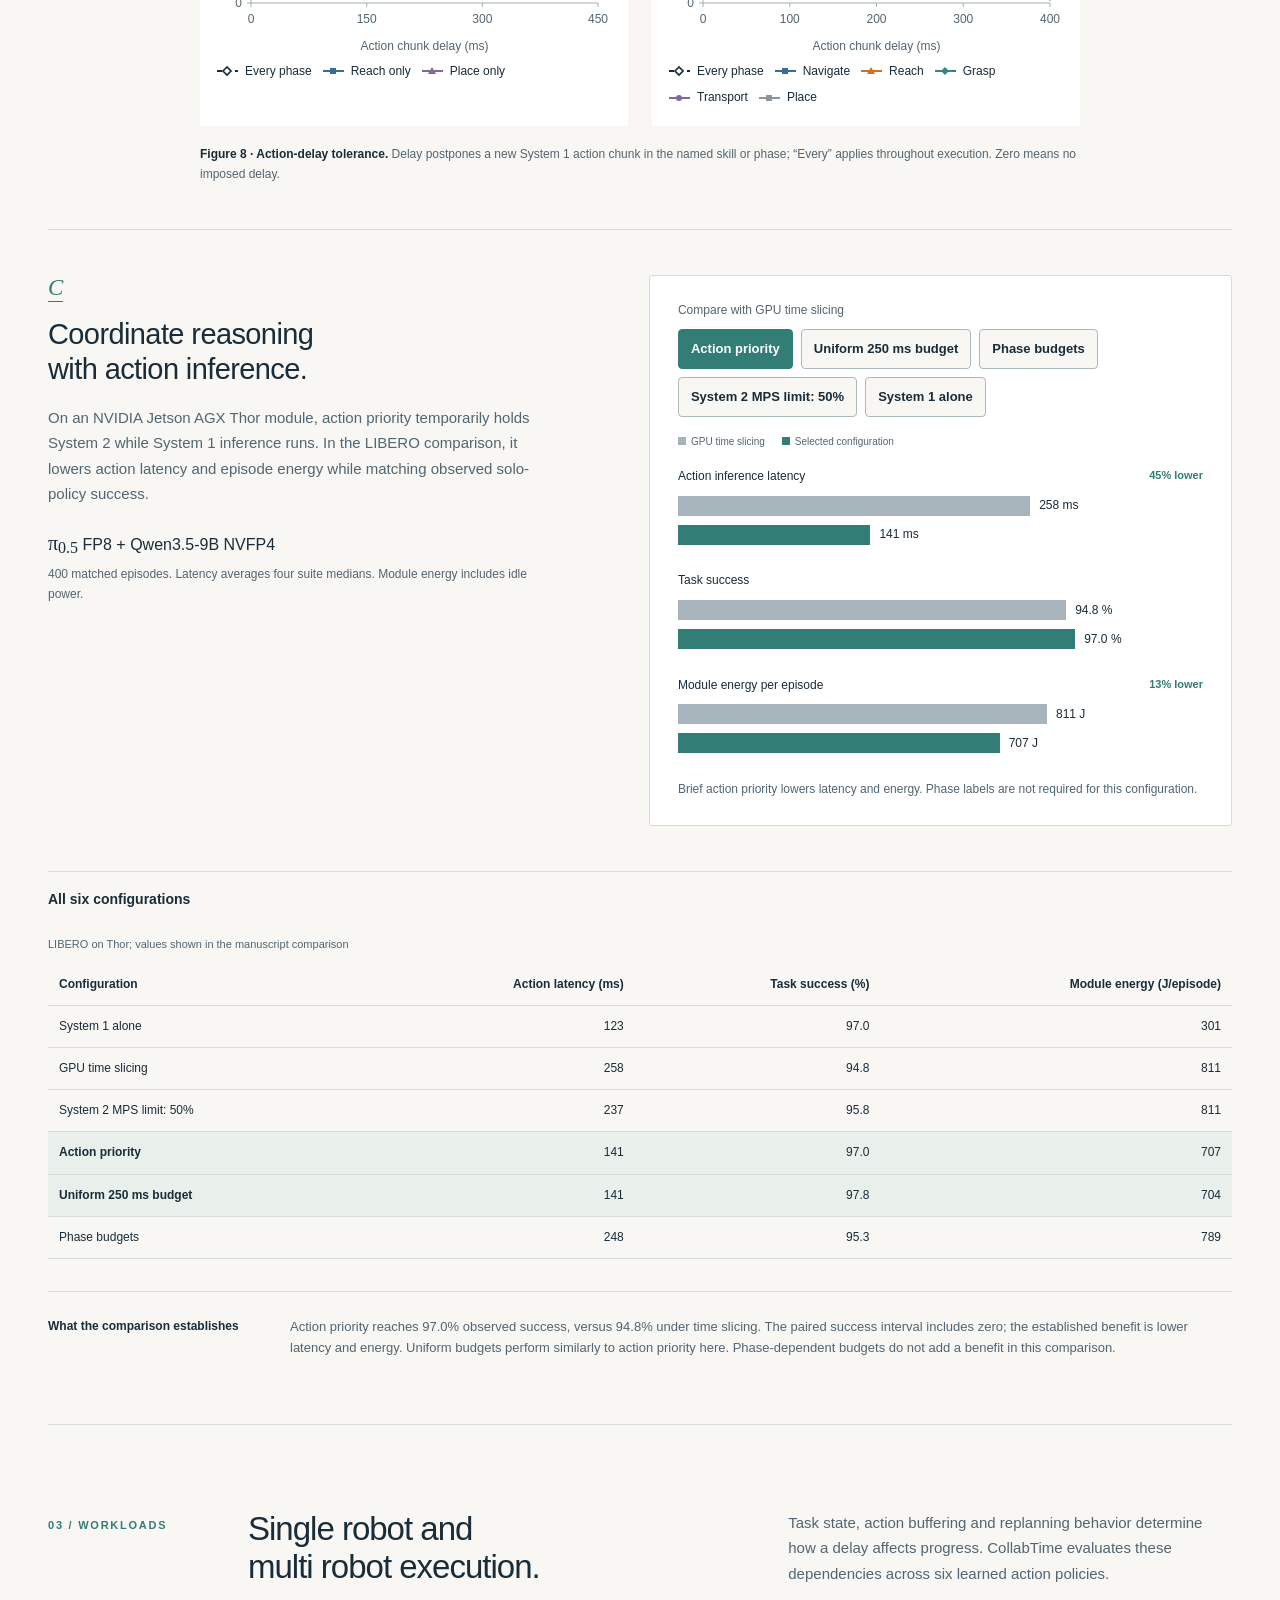
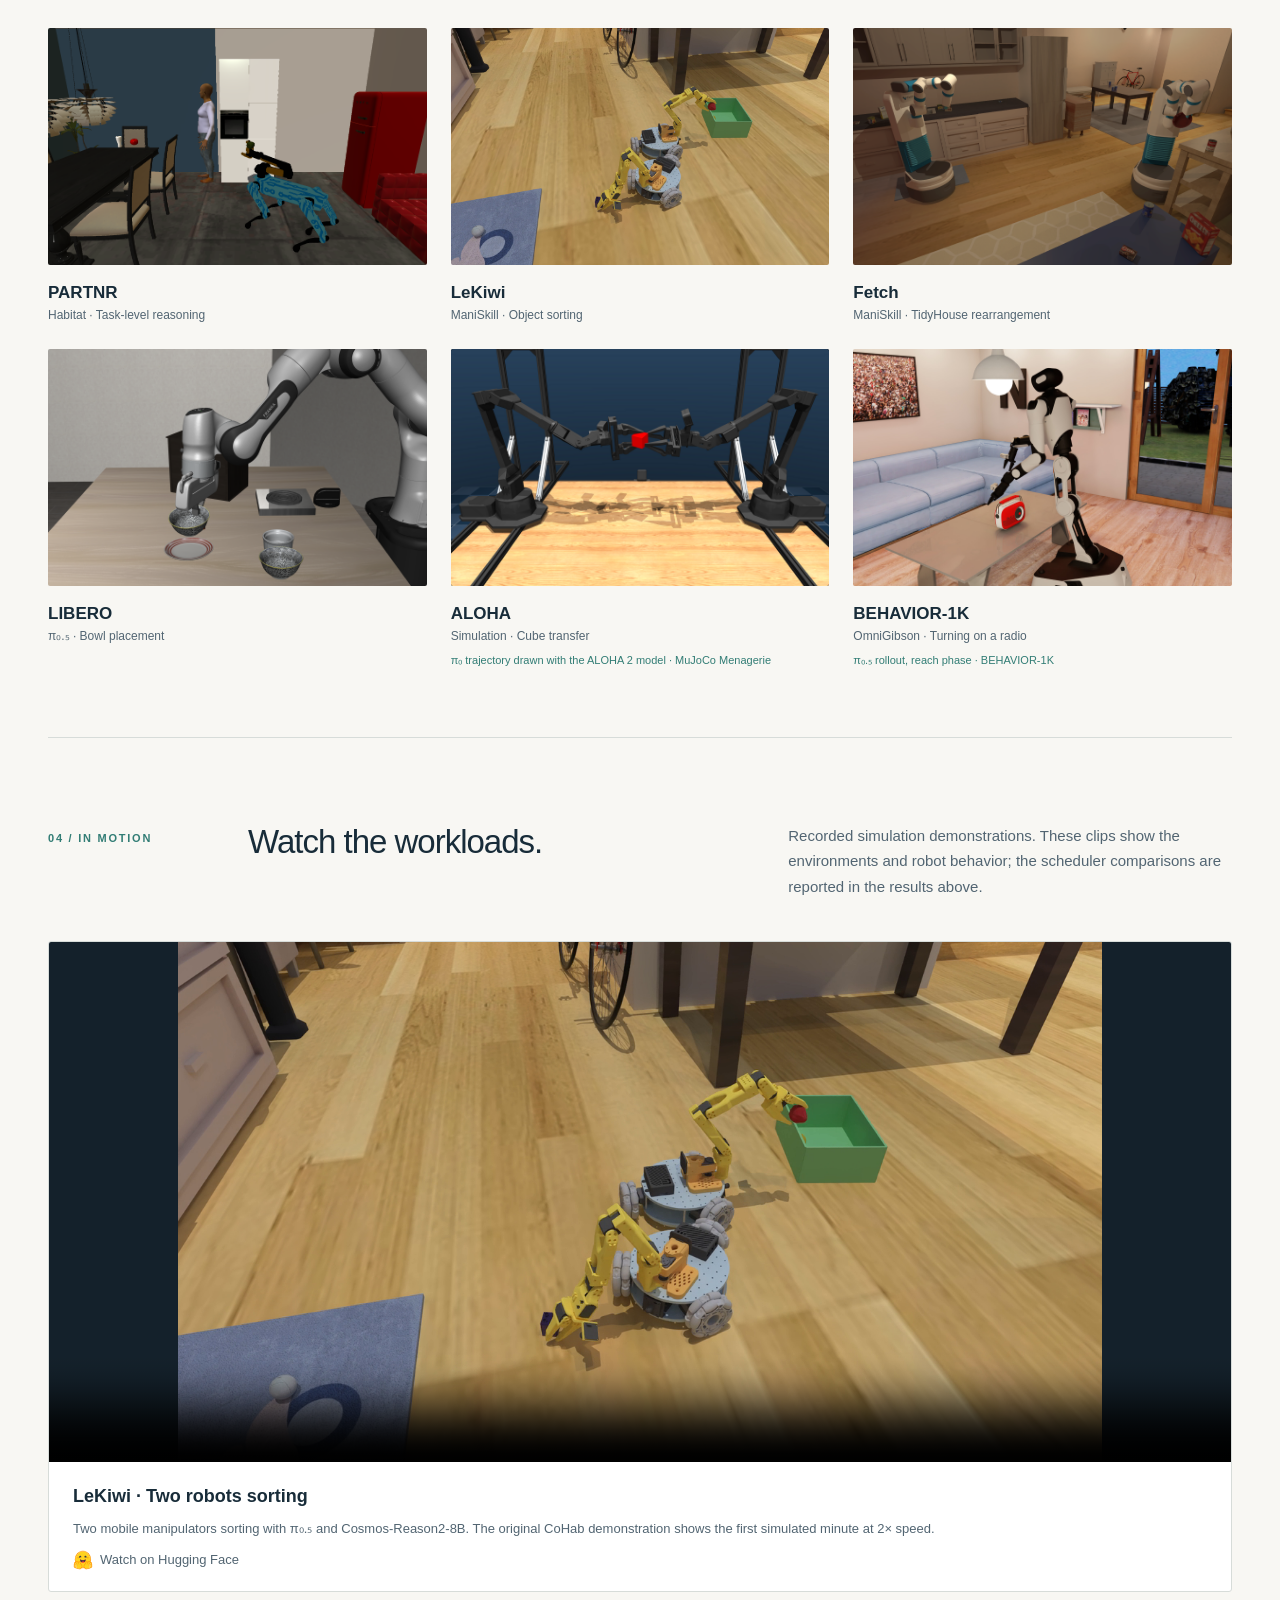
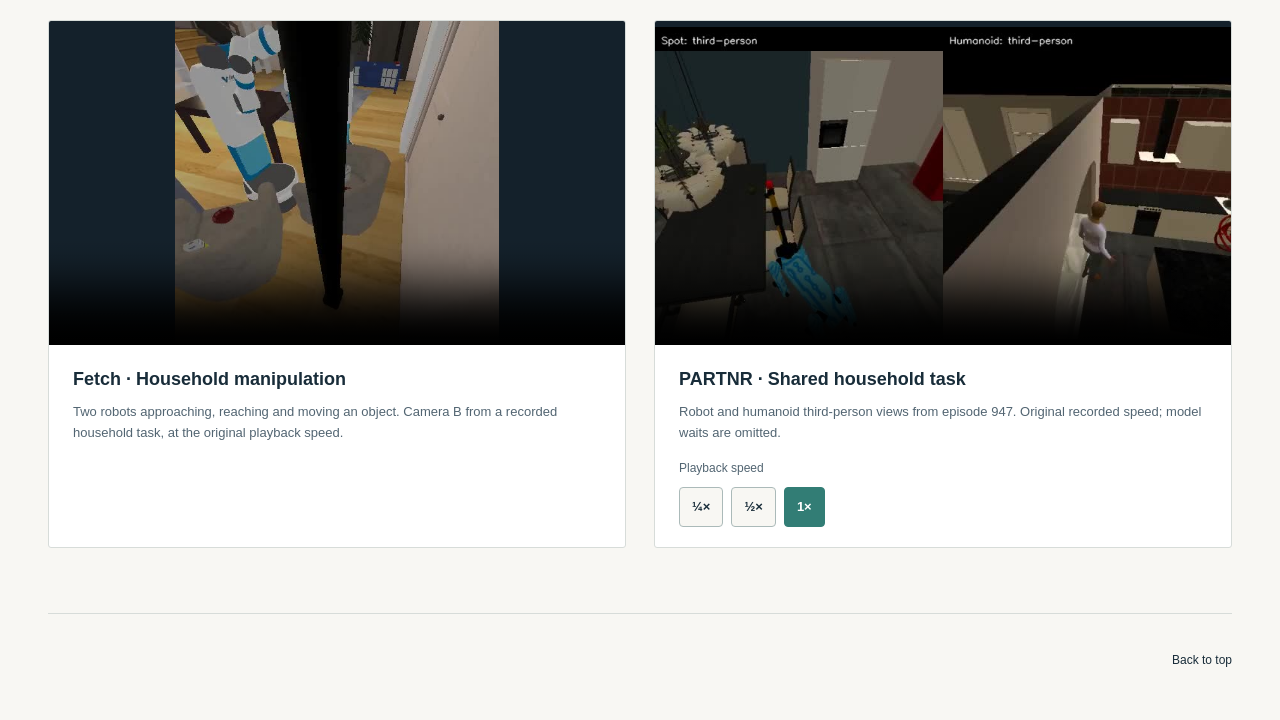
==== commit 97bf826f: "Publish sharper LIBERO, ALOHA and BEHAVIOR-1K workload images" ====
--- a/index.html
+++ b/index.html
@@ -58,9 +58,9 @@
 <section id="workloads" class="section">
   <div class="section-heading"><p class="eyebrow">03 / Workloads</p><h2>Single robot and<br>multi robot execution.</h2><p>Task state, action buffering and replanning behavior determine how a delay affects progress. CollabTime evaluates these dependencies across six learned action policies.</p></div>
   <div class="workload-grid"><figure><img src="assets/partnr.png" alt="A simulated mobile robot and humanoid in a Habitat home rearrangement environment."><figcaption><h3>PARTNR</h3><p>Habitat · Task-level reasoning</p></figcaption></figure><figure><img src="assets/lekiwi.png" alt="Two LeKiwi robots sorting floor-level objects in a simulated kitchen."><figcaption><h3>LeKiwi</h3><p>ManiSkill · Object sorting</p></figcaption></figure><figure><img src="assets/fetch.png" alt="Fetch mobile manipulation in a simulated household environment."><figcaption><h3>Fetch</h3><p>ManiSkill · TidyHouse rearrangement</p></figcaption></figure>
-    <figure><img class="workload-frame" src="assets/libero.png" width="256" height="256" loading="lazy" alt="LIBERO simulation with a robot arm placing a black bowl onto a plate on a tabletop."><figcaption><h3>LIBERO</h3><p>π₀.₅ · Bowl placement</p></figcaption></figure>
-    <figure><img class="workload-frame aloha-frame" src="assets/aloha.png" width="640" height="480" loading="lazy" alt="Two simulated ALOHA arms transferring a red cube from the right gripper to the left."><figcaption><h3>ALOHA</h3><p>Simulation · Cube transfer</p><a class="media-credit" href="https://huggingface.co/datasets/lerobot/aloha_sim_transfer_cube_scripted" target="_blank" rel="noopener noreferrer">Scripted demonstration · LeRobot</a></figcaption></figure>
-    <figure><img class="workload-frame" src="assets/behavior.jpg" width="640" height="640" loading="lazy" alt="BEHAVIOR-1K simulated living room with the target radio on a coffee table."><figcaption><h3>BEHAVIOR-1K</h3><p>OmniGibson · Turning on a radio</p><a class="media-credit" href="https://behavior.stanford.edu/challenge/archive/2025/tasks/00_turning_on_radio.html" target="_blank" rel="noopener noreferrer">Official task demonstration · BEHAVIOR</a></figcaption></figure>
+    <figure><img class="workload-frame" src="assets/libero.png" width="1600" height="1000" loading="lazy" alt="LIBERO simulation with a robot arm placing a black bowl onto a plate on a tabletop."><figcaption><h3>LIBERO</h3><p>π₀.₅ · Bowl placement</p></figcaption></figure>
+    <figure><img class="workload-frame aloha-frame" src="assets/aloha.png" width="1600" height="1000" loading="lazy" alt="Two simulated ALOHA arms transferring a red cube from the right gripper to the left."><figcaption><h3>ALOHA</h3><p>Simulation · Cube transfer</p><a class="media-credit" href="https://github.com/google-deepmind/mujoco_menagerie/tree/main/aloha" target="_blank" rel="noopener noreferrer">π₀ trajectory drawn with the ALOHA 2 model · MuJoCo Menagerie</a></figcaption></figure>
+    <figure><img class="workload-frame" src="assets/behavior.jpg" width="1600" height="1000" loading="lazy" alt="BEHAVIOR-1K simulated living room with a mobile manipulator reaching toward a red radio on a coffee table."><figcaption><h3>BEHAVIOR-1K</h3><p>OmniGibson · Turning on a radio</p><a class="media-credit" href="https://behavior.stanford.edu/challenge/archive/2025/tasks/00_turning_on_radio.html" target="_blank" rel="noopener noreferrer">π₀.₅ rollout, reach phase · BEHAVIOR-1K</a></figcaption></figure>
   </div>
 </section>
 <section id="videos" class="section">
--- a/style.css
+++ b/style.css
@@ -31,7 +31,7 @@
 .tolerance-chart{padding:0}
 .tolerance-scroll{overflow-x:auto}.tolerance-scroll a{display:block;min-width:880px}.tolerance-scroll img{display:block;width:100%;height:auto}
 .tolerance-scroll:focus-visible{outline:3px solid var(--orange);outline-offset:3px}
-.tolerance-chart figcaption{margin:18px 4px 0;font-size:12px;line-height:1.7;color:var(--muted)}
+.tolerance-chart figcaption{max-width:880px;margin:18px auto 0;font-size:12px;line-height:1.7;color:var(--muted)}
 .tolerance-chart figcaption strong{color:var(--ink)}.tolerance-chart figcaption a{color:var(--teal);white-space:nowrap;margin-left:6px}
 .tolerance-details{padding-top:16px;font-size:12px;color:var(--muted)}.tolerance-details summary{font-size:12px;color:var(--ink)}.tolerance-details p{margin-top:10px;max-width:950px;line-height:1.7}
 @media(max-width:900px){.tolerance-heading{gap:35px}}
--- a/action-tolerance.css
+++ b/action-tolerance.css
@@ -1,7 +1,7 @@
-#tolerance-interactive{--ct-ink:var(--ink);--ct-muted:var(--muted);--ct-paper:var(--paper);--ct-panel:#fff;--ct-axis:#a3afaf;--ct-blue:#386c9d;--ct-orange:#cf7027;--ct-teal:#38857f;--ct-purple:#806899;--ct-grey:#8b959e;font-family:Arial,Helvetica,sans-serif;color:var(--ct-ink)}
+#tolerance-interactive{--ct-ink:var(--ink);--ct-muted:var(--muted);--ct-paper:var(--paper);--ct-panel:#fff;--ct-axis:#a3afaf;--ct-blue:#386c9d;--ct-orange:#cf7027;--ct-teal:#38857f;--ct-purple:#806899;--ct-grey:#8b959e;font-family:Arial,Helvetica,sans-serif;color:var(--ct-ink);max-width:880px;margin-inline:auto}
     #tolerance-interactive .ct-grid{display:grid;grid-template-columns:repeat(2,minmax(0,1fr));gap:24px}
     #tolerance-interactive .ct-panel{min-width:0;background:var(--ct-panel);padding:18px 16px 12px;border-radius:3px}
-    #tolerance-interactive h3{font-size:17px;line-height:1.4;font-weight:600;margin:0 0 5px}
+    #tolerance-interactive h3{font-size:17px;line-height:28px;min-height:30px;font-weight:600;margin:0 0 5px}
     #tolerance-interactive h3 span{font-weight:400;color:var(--ct-muted)}
     #tolerance-interactive .ct-pi{font-family:Georgia,serif;font-size:20px}
     #tolerance-interactive .ct-pi sub{font-size:15px;line-height:0;vertical-align:-.18em}
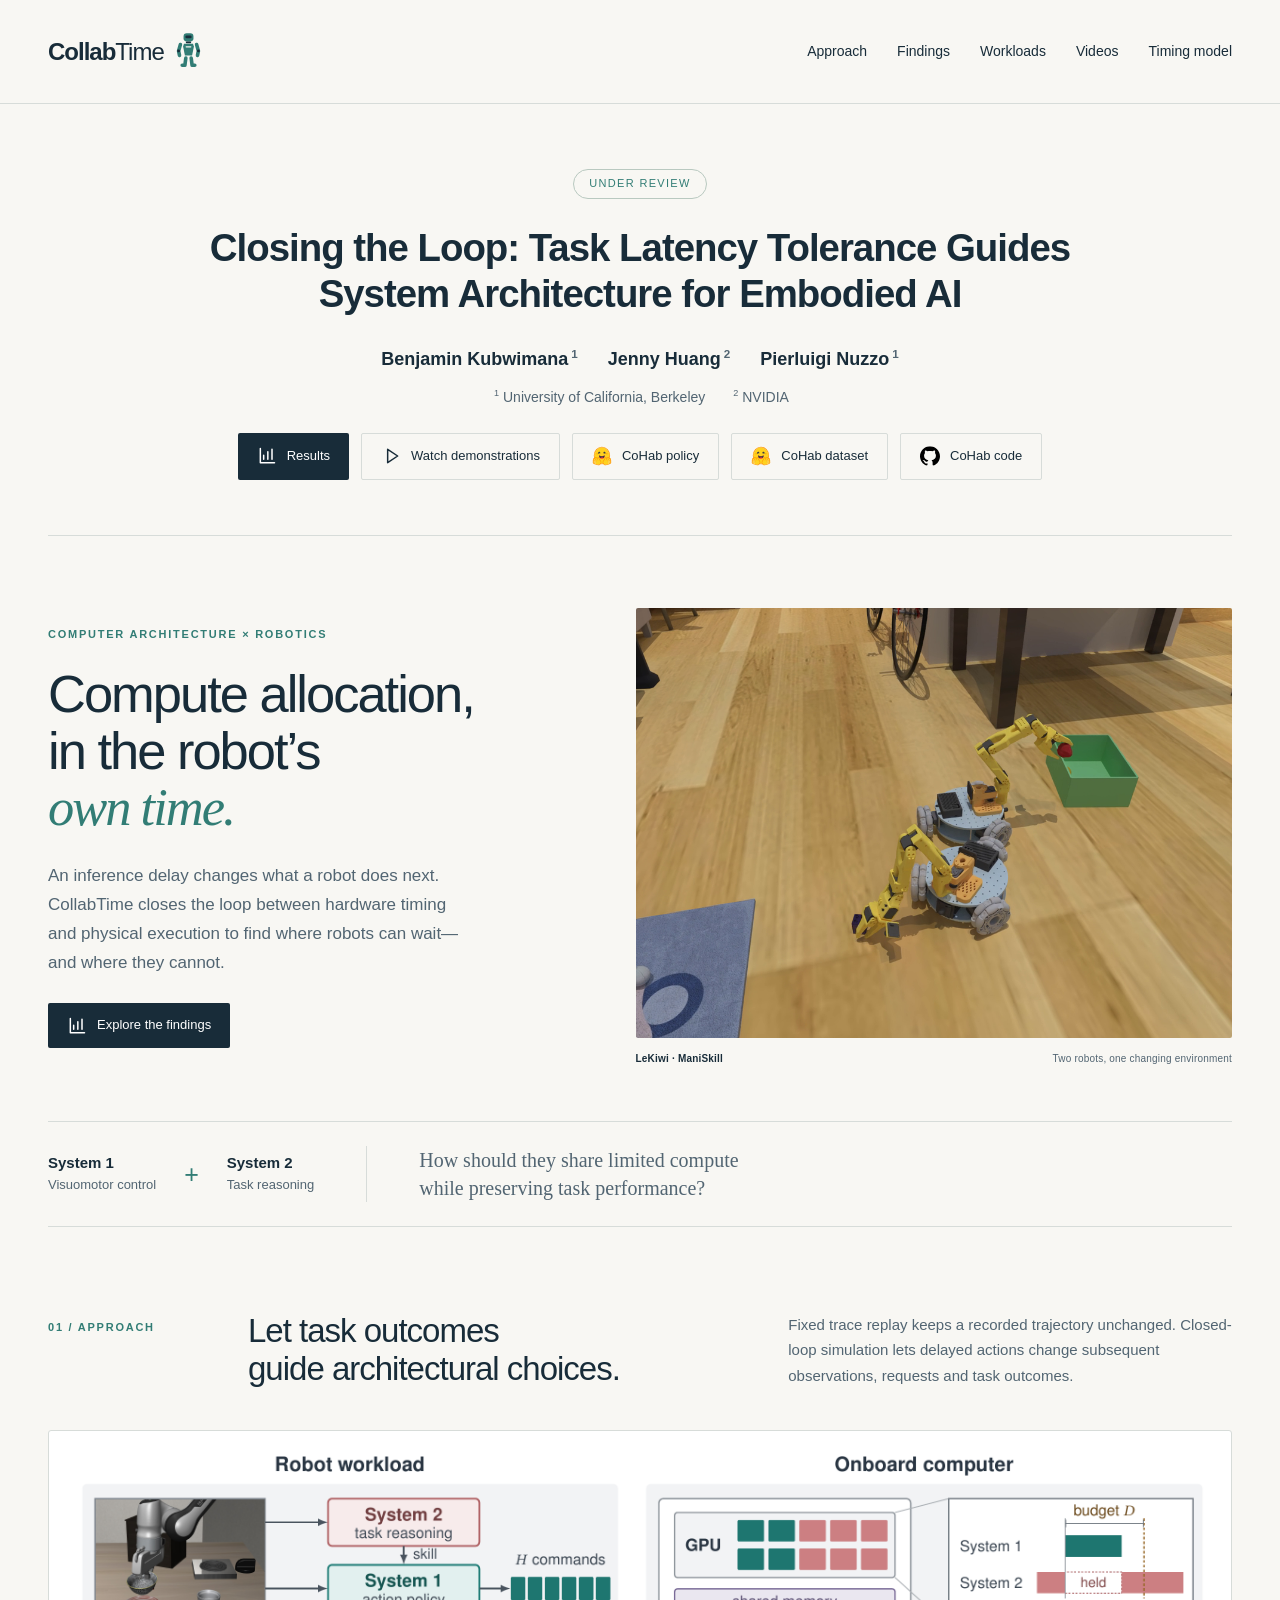
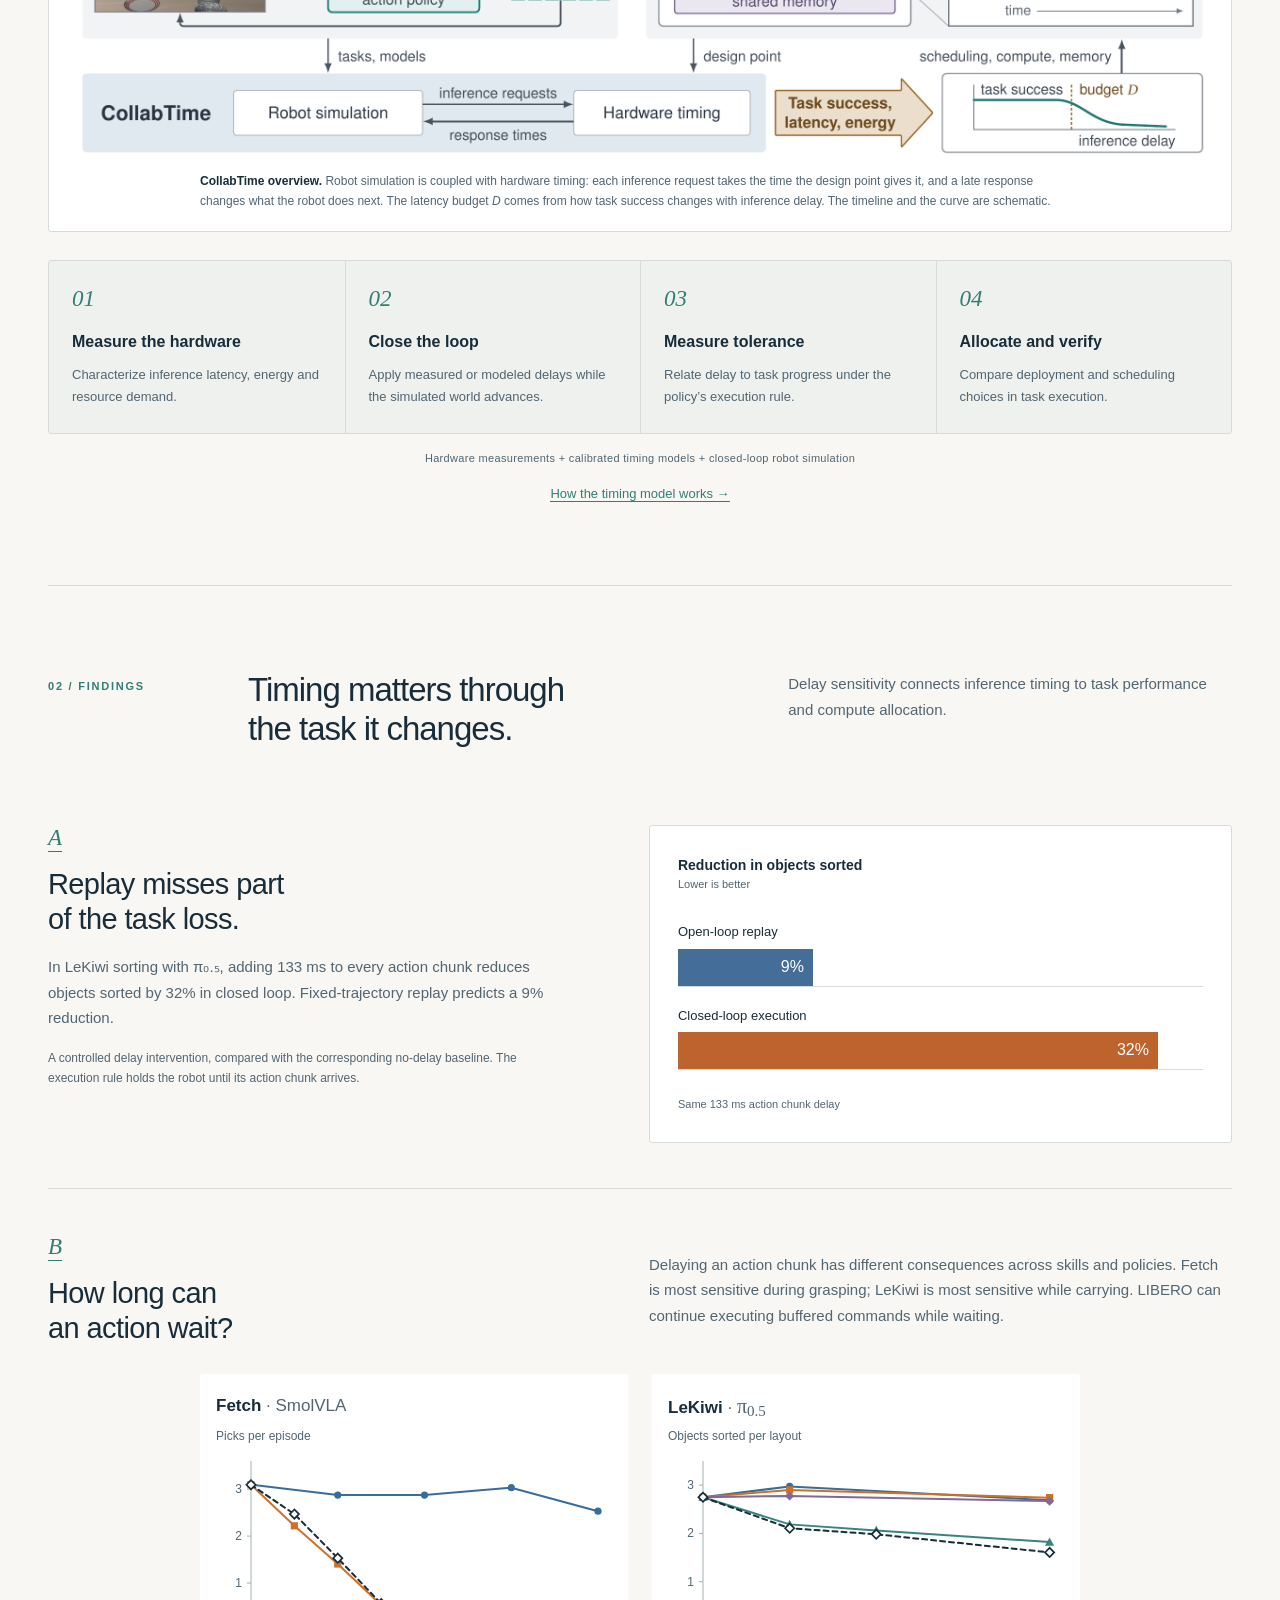
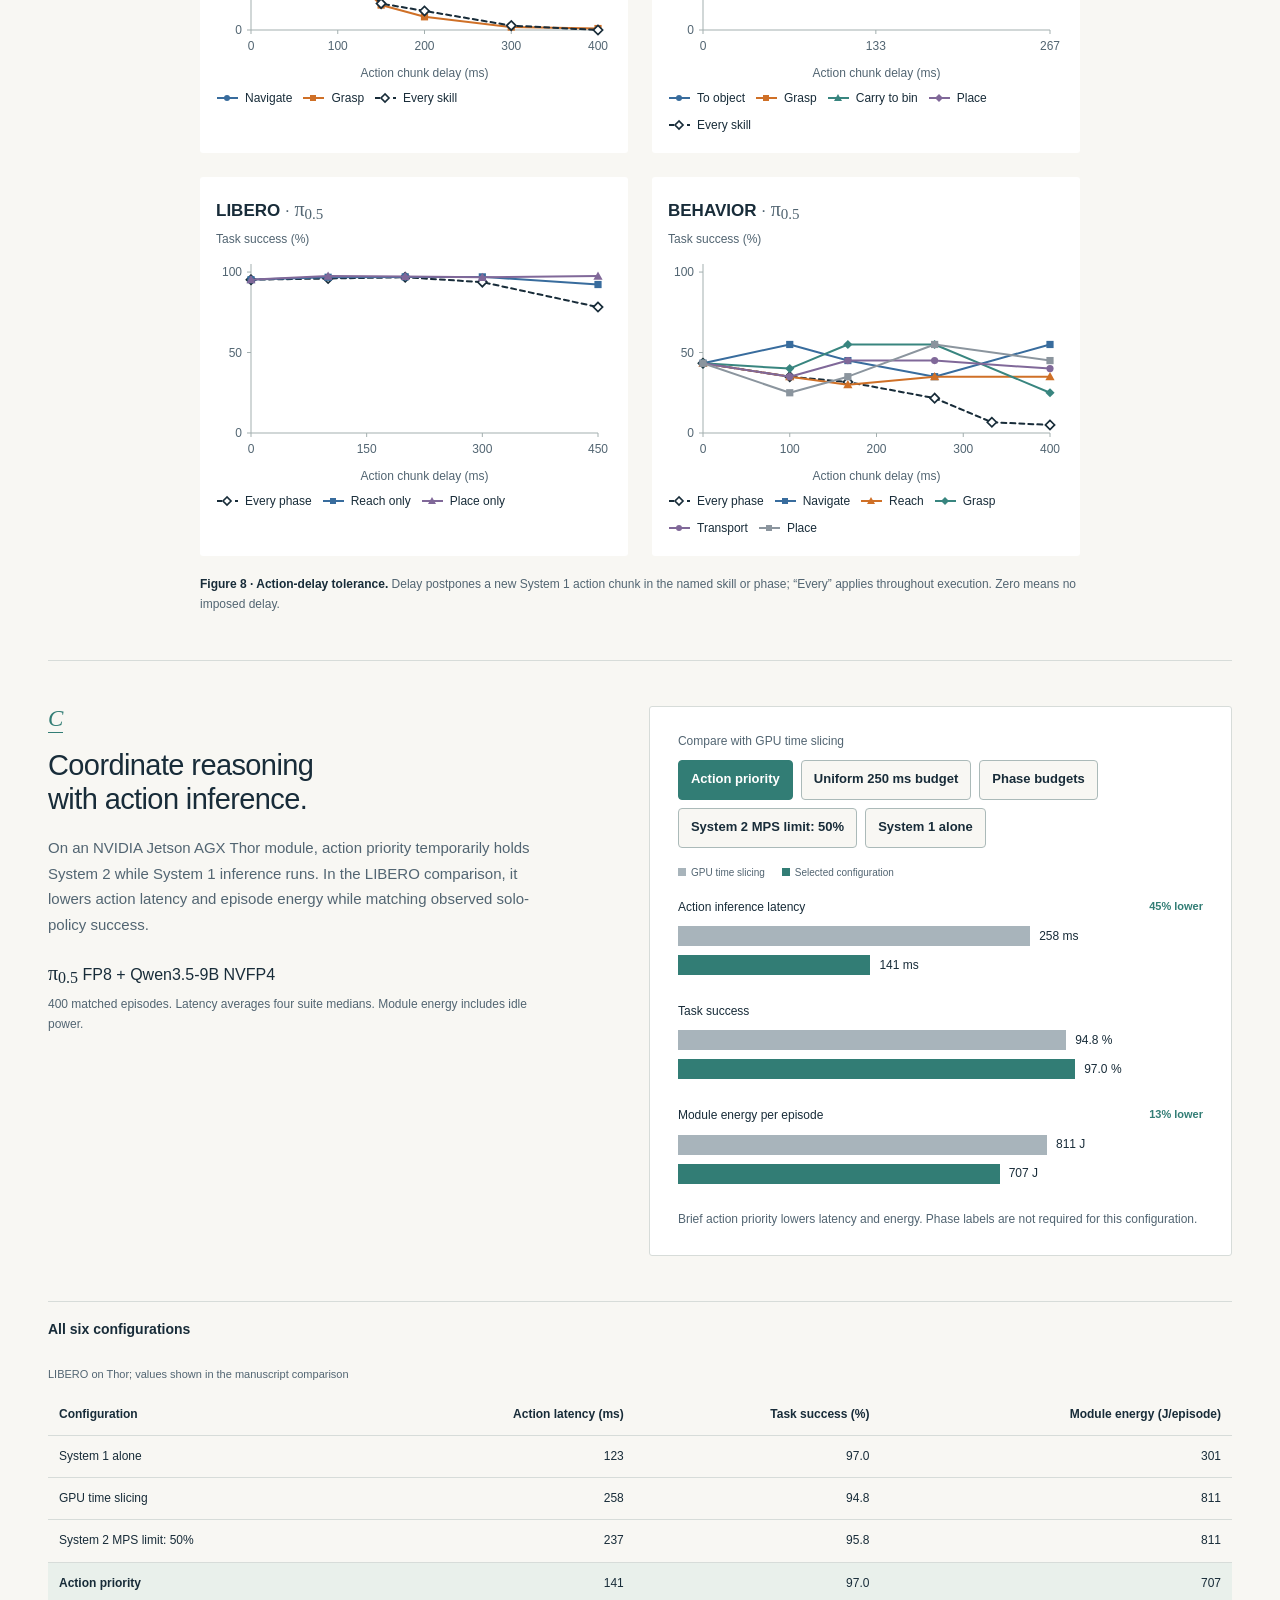
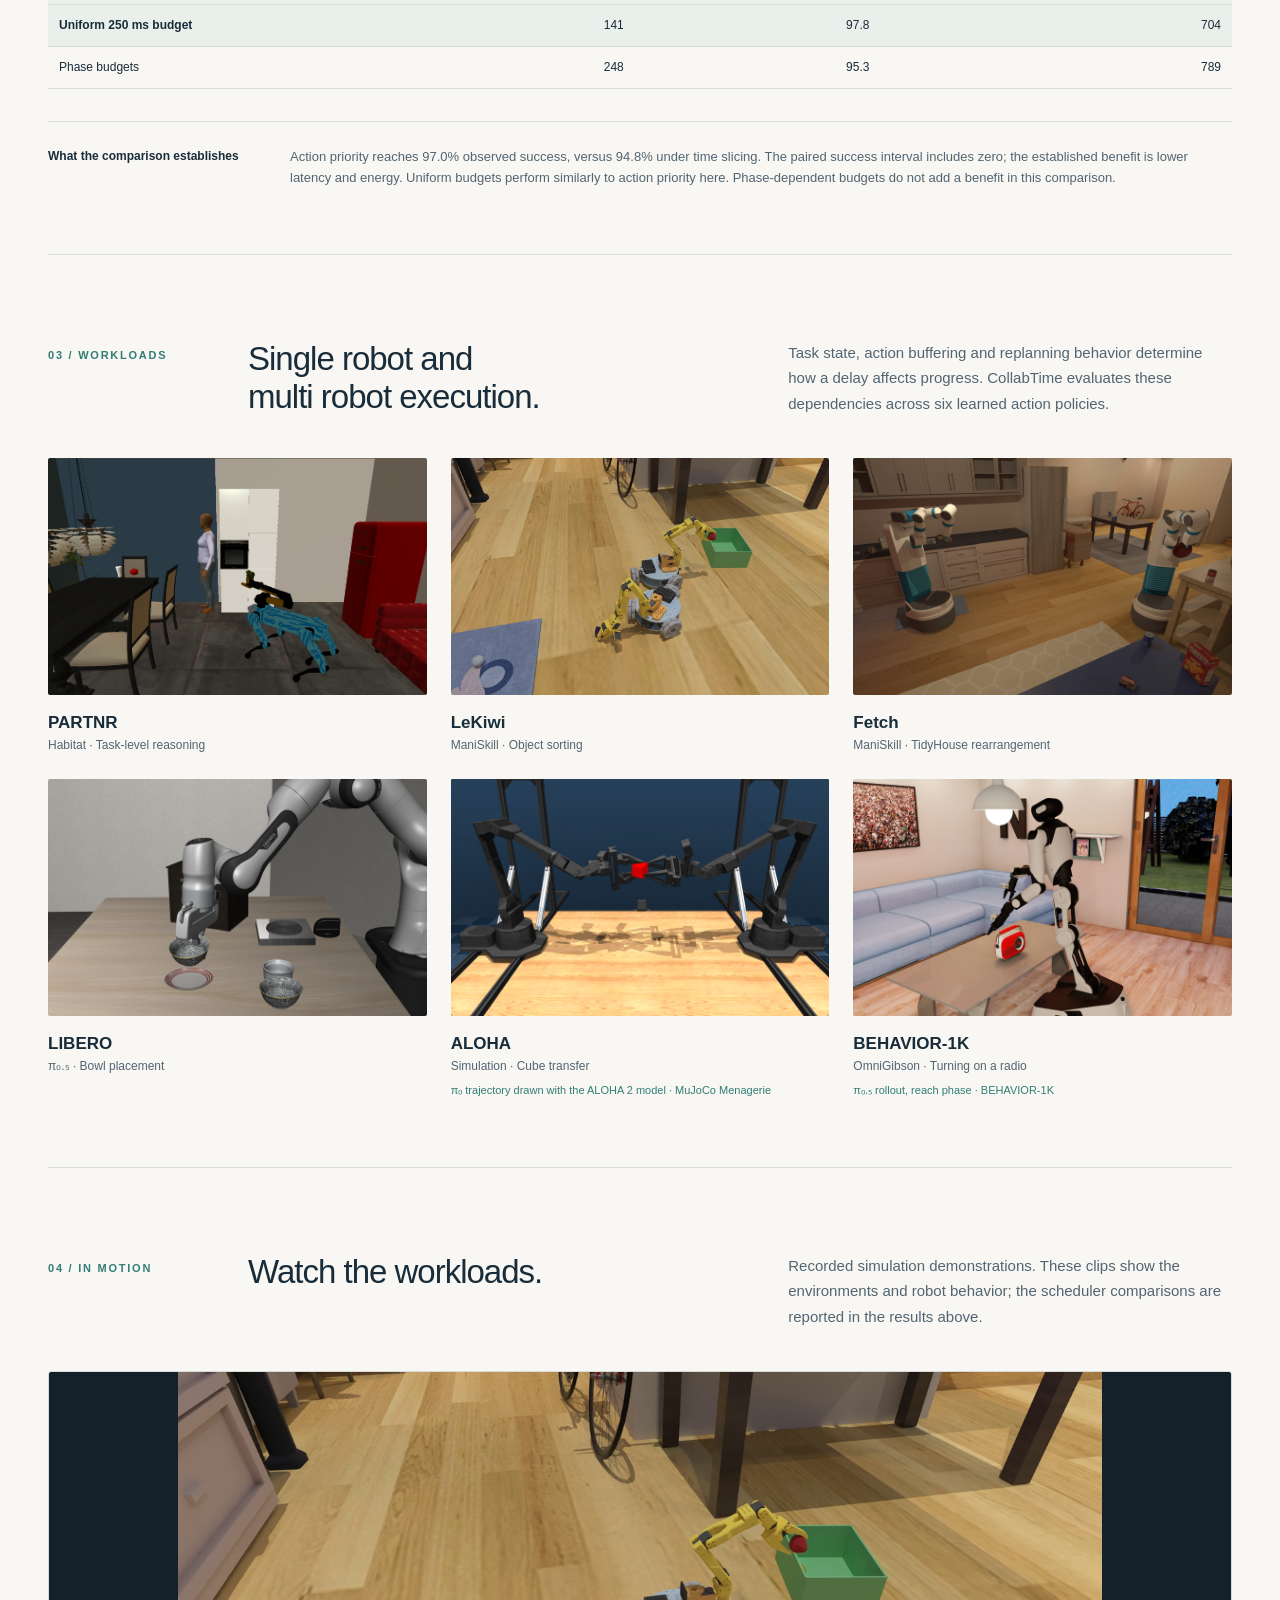
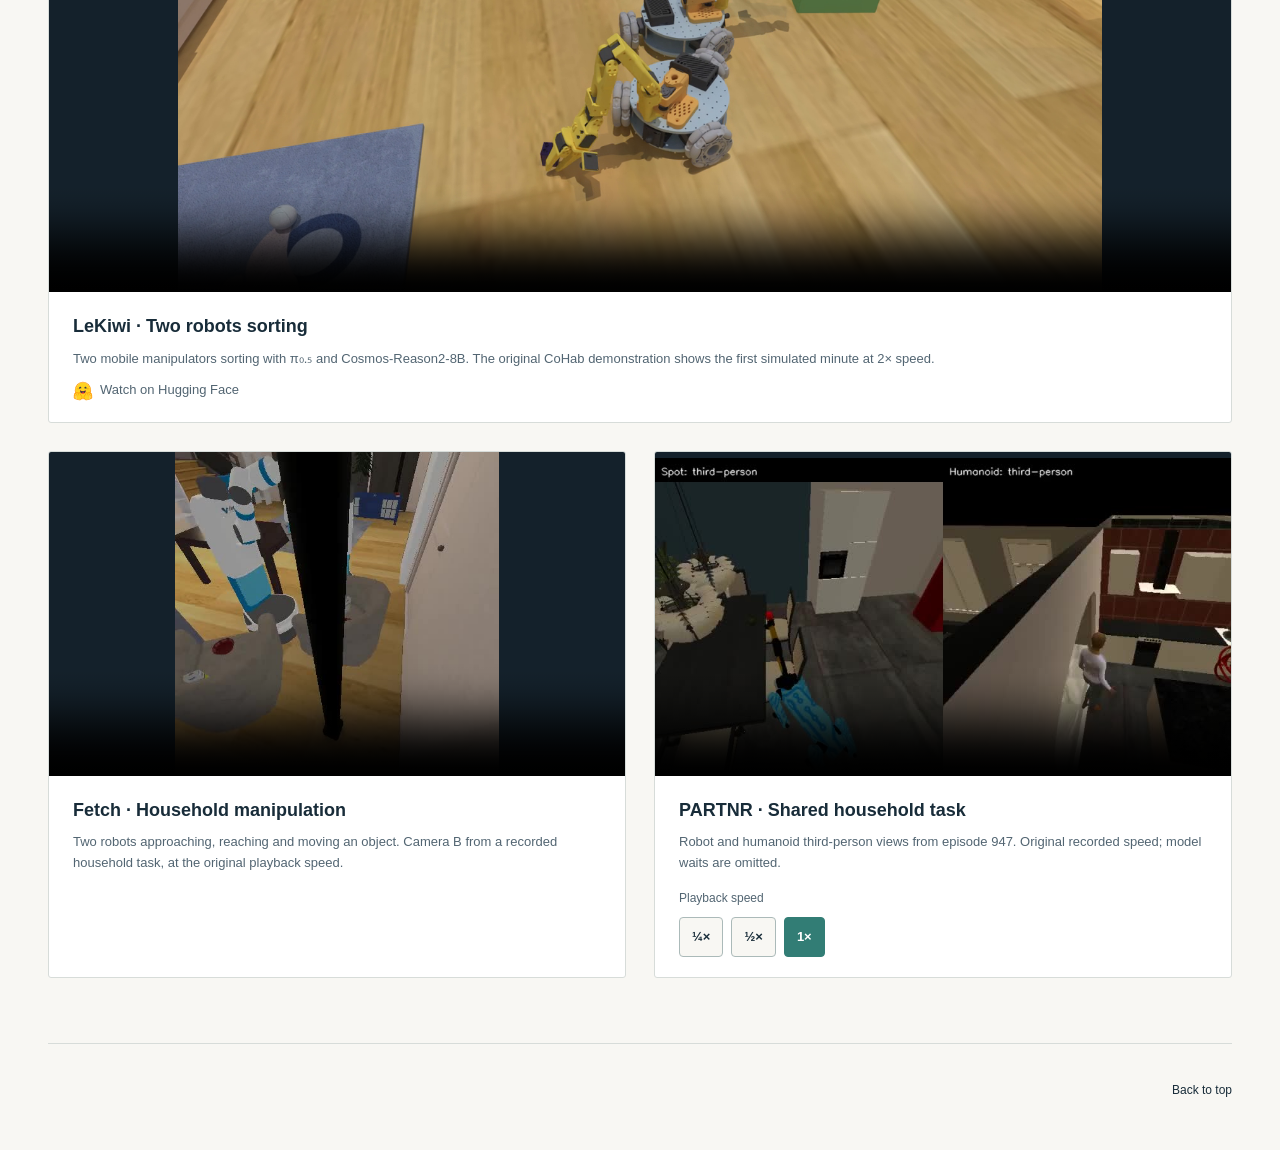
==== commit 08e0eaac: "Add CollabTime overview diagram to the approach section" ====
--- a/index.html
+++ b/index.html
@@ -30,6 +30,10 @@
 <section class="intro-band"><p><strong>System 1</strong><br>Visuomotor control</p><span class="join" aria-hidden="true">+</span><p><strong>System 2</strong><br>Task reasoning</p><div class="band-rule"></div><p class="band-question">How should they share limited compute<br>while preserving task performance?</p></section>
 <section id="approach" class="section">
   <div class="section-heading"><p class="eyebrow">01 / Approach</p><h2>Let task outcomes<br>guide architectural choices.</h2><p>Fixed trace replay keeps a recorded trajectory unchanged. Closed-loop simulation lets delayed actions change subsequent observations, requests and task outcomes.</p></div>
+  <figure class="overview-figure">
+    <div class="tolerance-scroll" tabindex="0" role="region" aria-label="CollabTime overview diagram"><a href="assets/figures/overview.png" target="_blank" rel="noopener" aria-label="Open the overview diagram at full resolution"><img src="assets/figures/overview.png" width="2400" height="636" loading="lazy" alt="Diagram of CollabTime. Left, the robot workload: a robot image feeds System 2, task reasoning, and System 1, the action policy, which returns a chunk of commands to the robot. Right, the onboard computer: a GPU split between System 1 and System 2 over shared memory, and a timeline where System 2 is held so System 1 finishes within its latency budget. Below, CollabTime couples robot simulation with hardware timing through inference requests and response times. It reports task success, latency and energy, and a curve of task success against inference delay marks the latency budget that guides scheduling, compute and memory."></a></div>
+    <figcaption><strong>CollabTime overview.</strong> Robot simulation is coupled with hardware timing: each inference request takes the time the design point gives it, and a late response changes what the robot does next. The latency budget <em>D</em> comes from how task success changes with inference delay. The timeline and the curve are schematic.</figcaption>
+  </figure>
   <ol class="flow"><li><span class="step">01</span><h3>Measure the hardware</h3><p>Characterize inference latency, energy and resource demand.</p></li><li><span class="step">02</span><h3>Close the loop</h3><p>Apply measured or modeled delays while the simulated world advances.</p></li><li><span class="step">03</span><h3>Measure tolerance</h3><p>Relate delay to task progress under the policy’s execution rule.</p></li><li><span class="step">04</span><h3>Allocate and verify</h3><p>Compare deployment and scheduling choices in task execution.</p></li></ol>
   <p class="flow-foot">Hardware measurements + calibrated timing models + closed-loop robot simulation</p>
   <p class="flow-foot"><a class="more" href="model.html">How the timing model works <span aria-hidden="true">→</span></a></p>
--- a/style.css
+++ b/style.css
@@ -61,3 +61,4 @@
 .model-pair .model-name{font-family:Georgia,"Times New Roman",serif;font-size:20px;white-space:nowrap}
 .model-pair .model-name sub{font-size:.8em;line-height:0;vertical-align:-.2em}
 .finding .model-pair + .note{margin-top:6px}
+.overview-figure{background:white;border:1px solid var(--line);border-radius:3px;padding:24px 26px 20px;margin:0 0 28px}.overview-figure figcaption{max-width:880px;margin:16px auto 0;font-size:12px;line-height:1.7;color:var(--muted)}.overview-figure figcaption strong{color:var(--ink)}@media(max-width:600px){.overview-figure{padding:16px 14px 14px}}
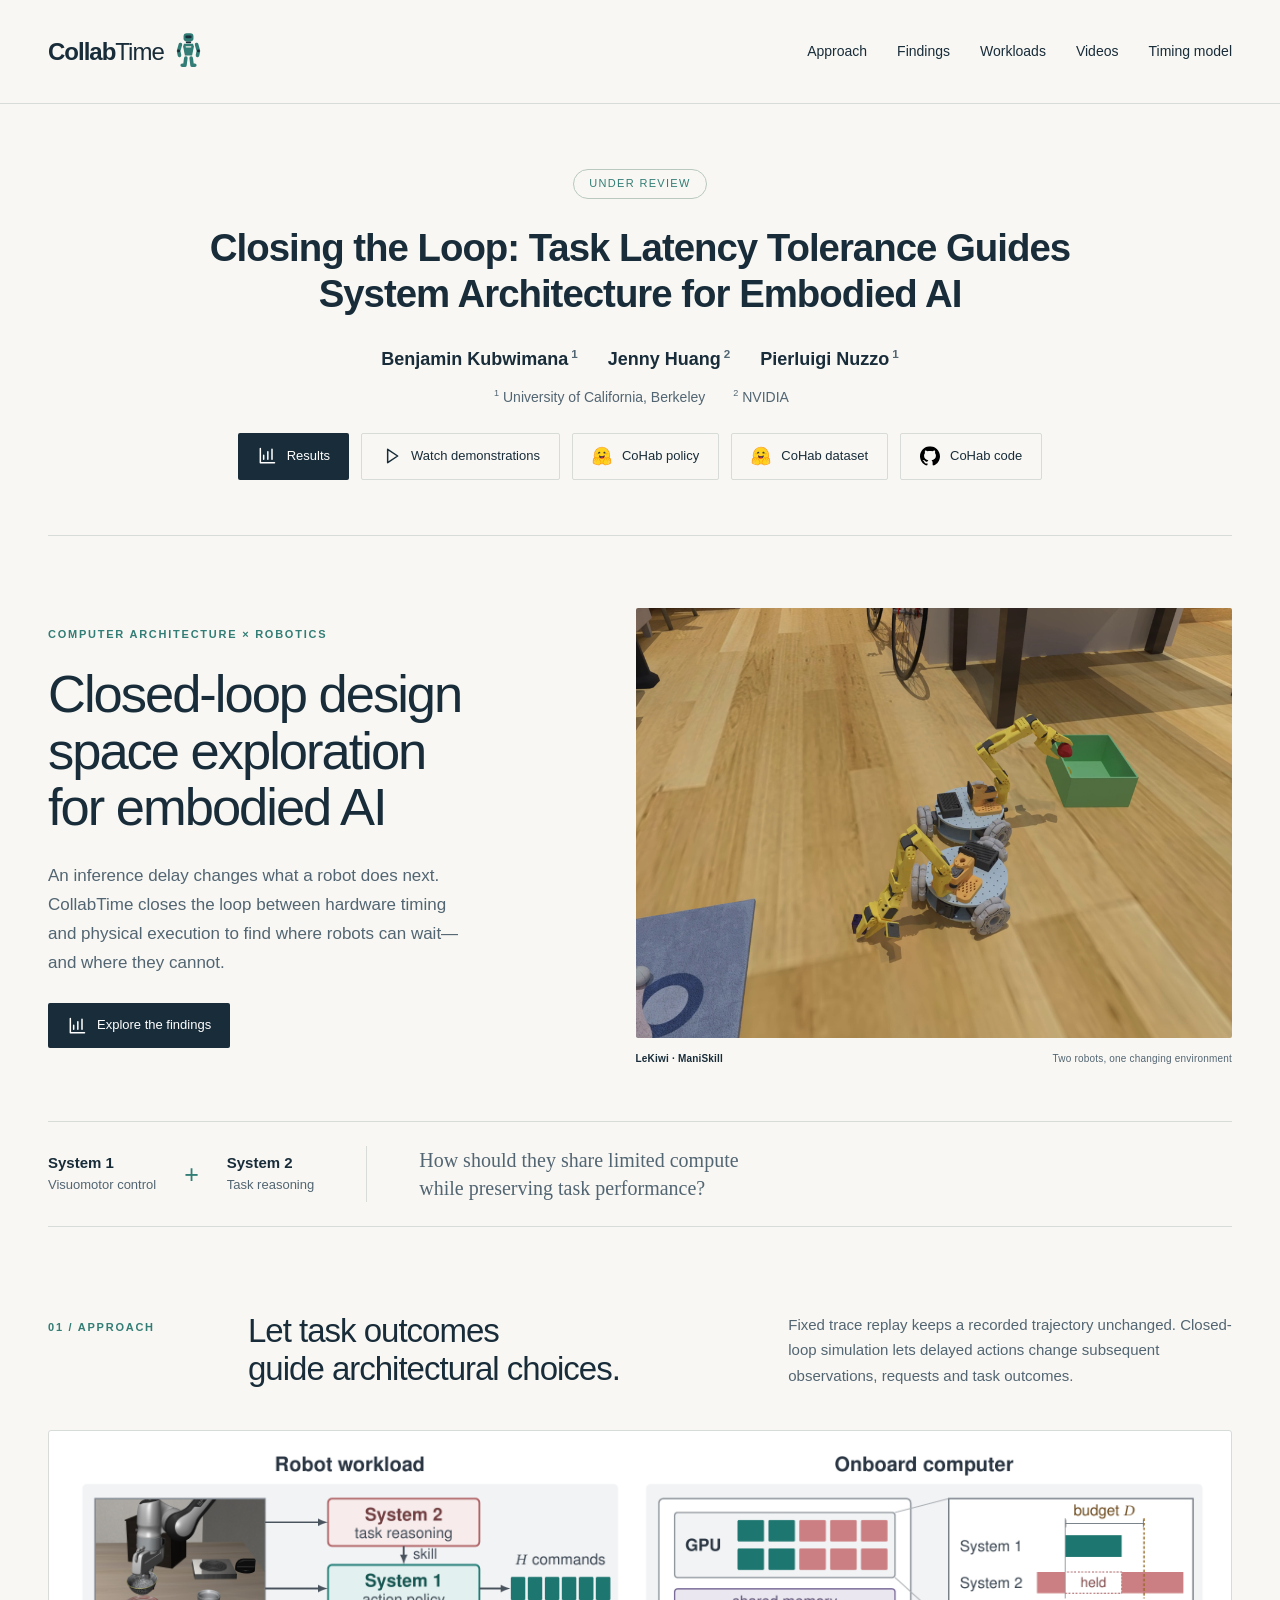
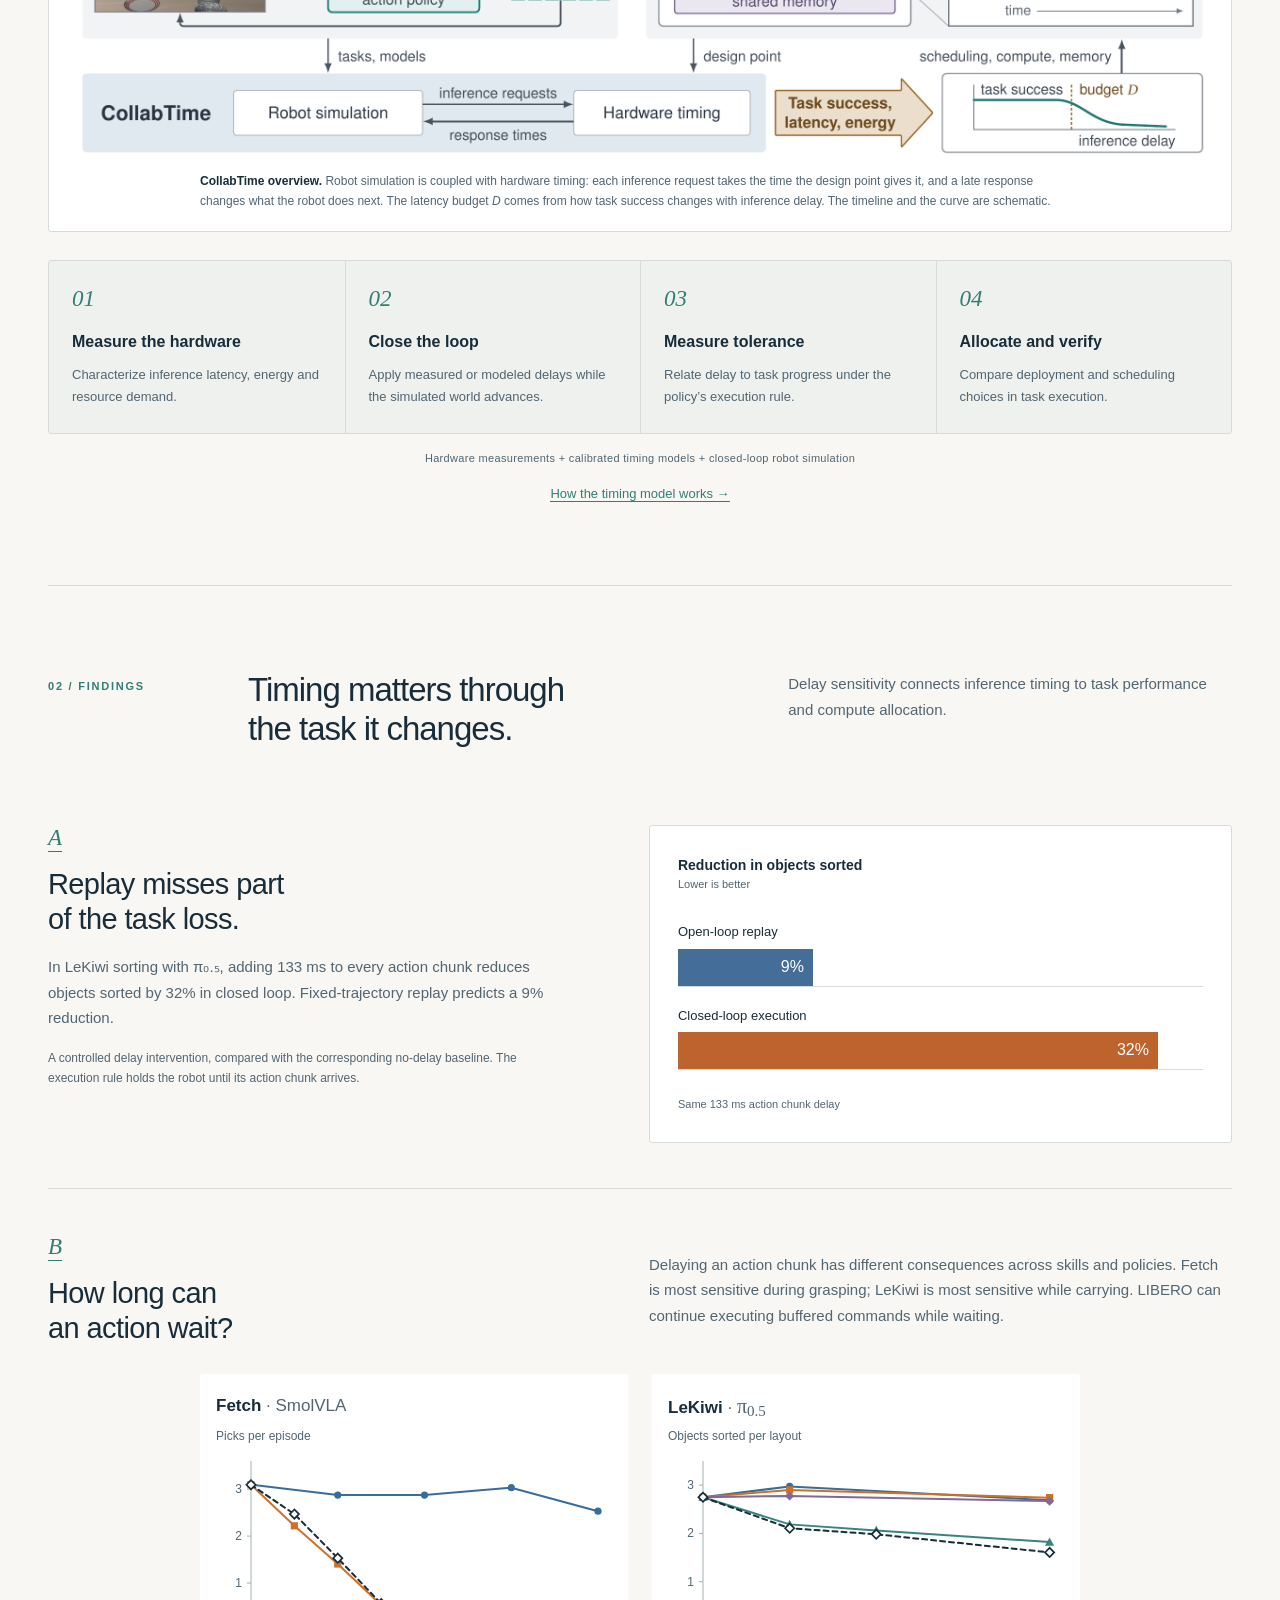
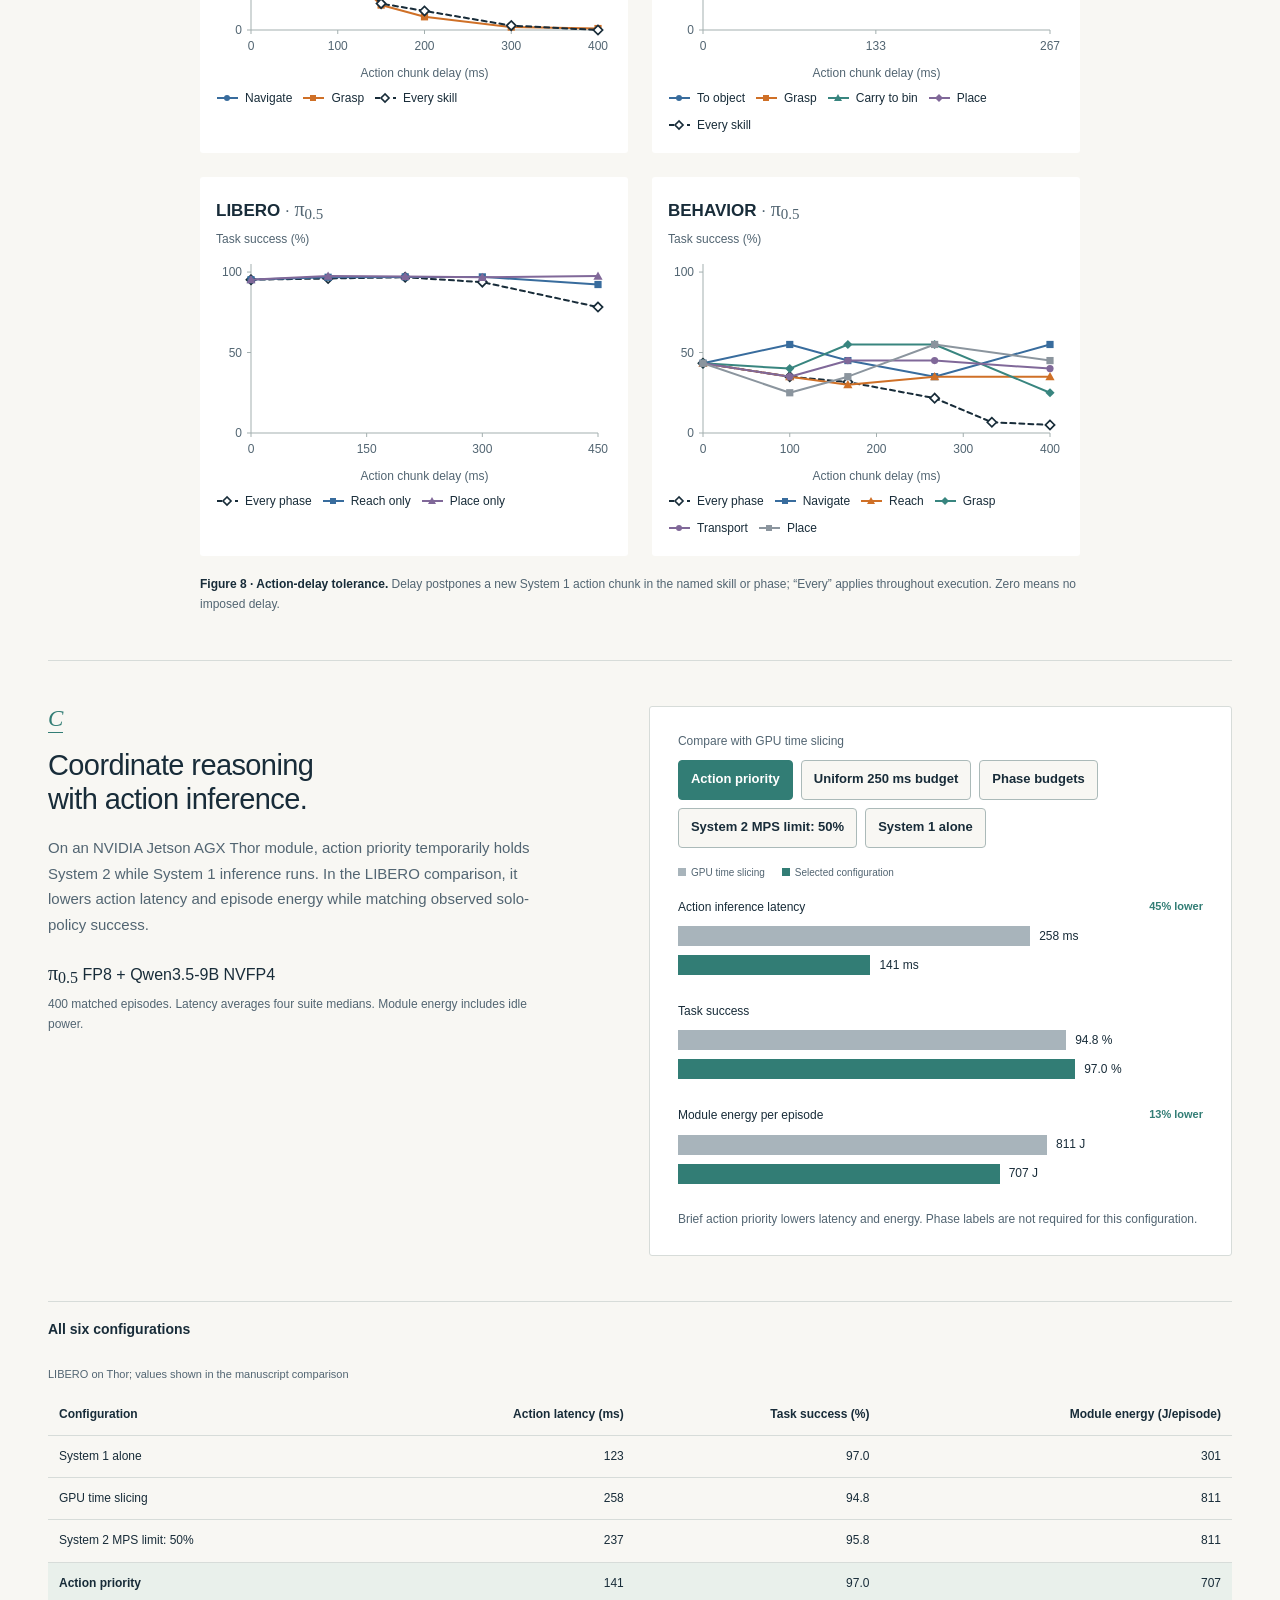
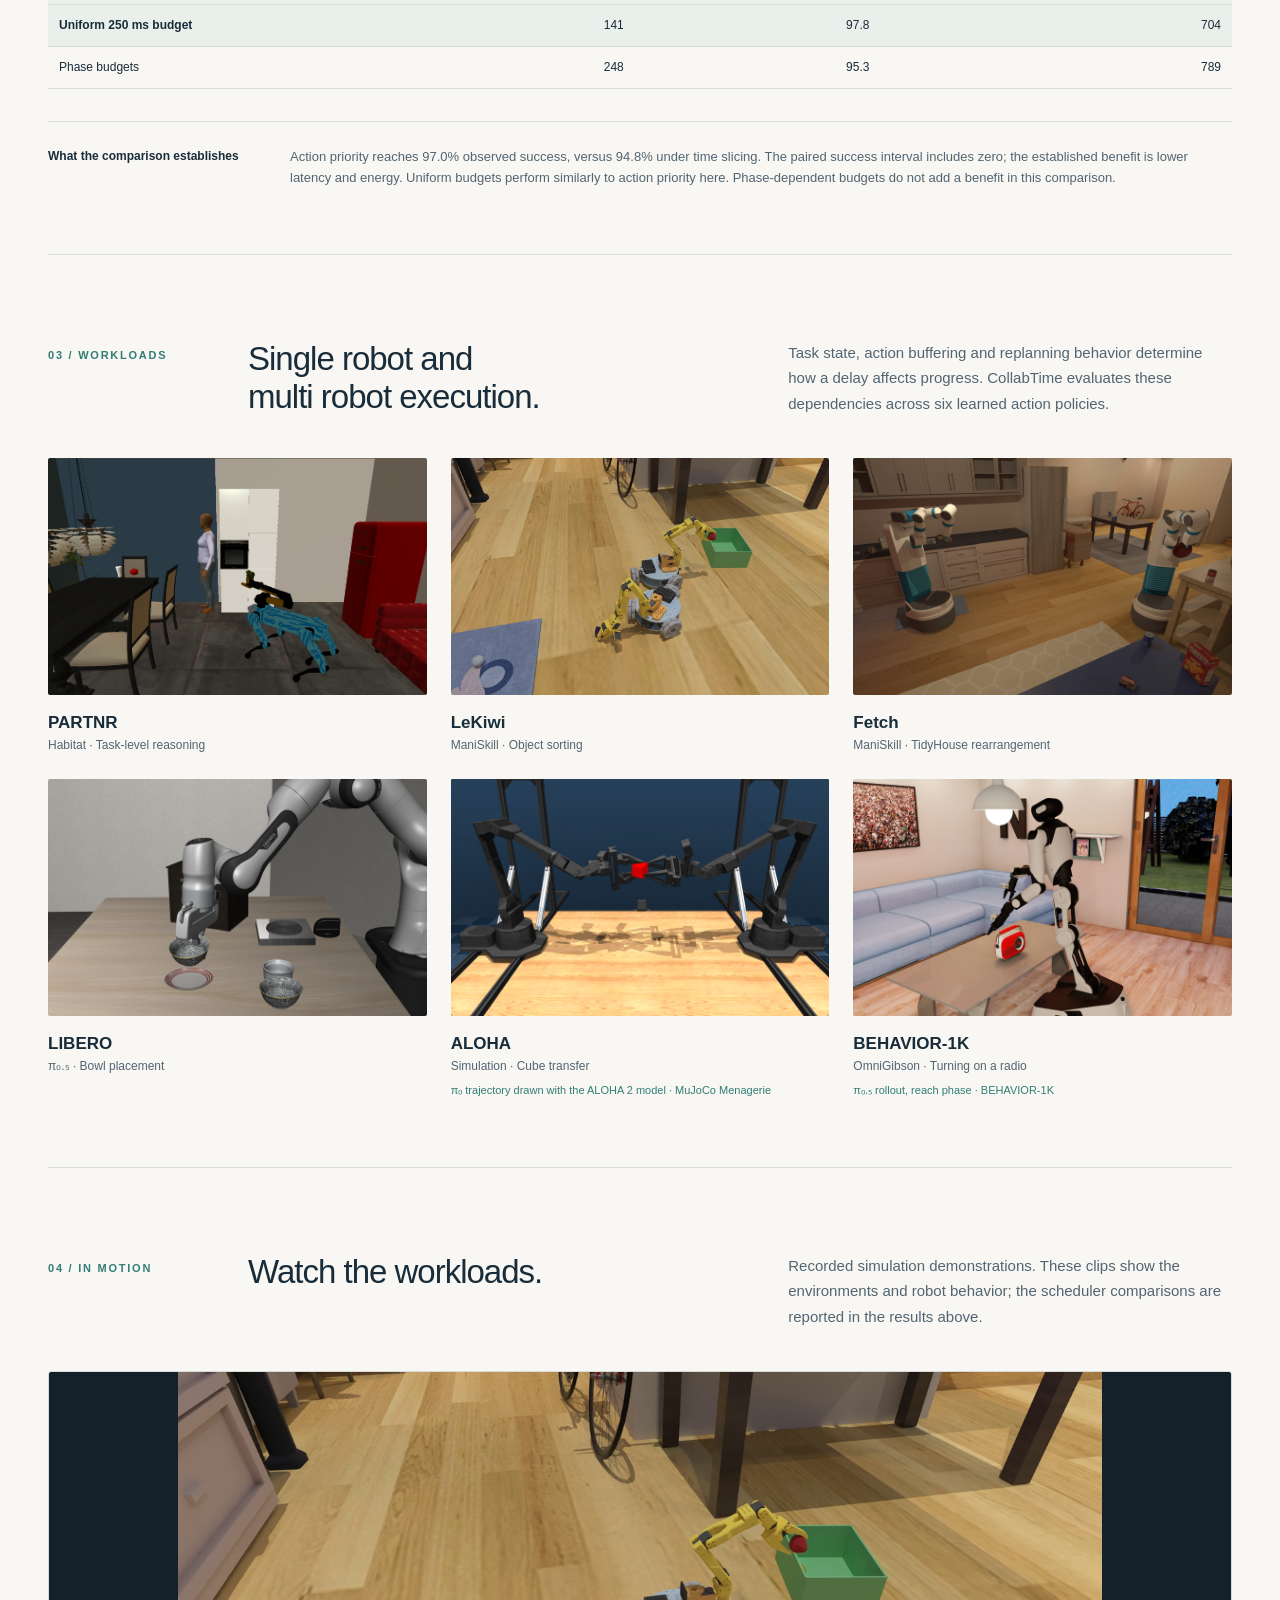
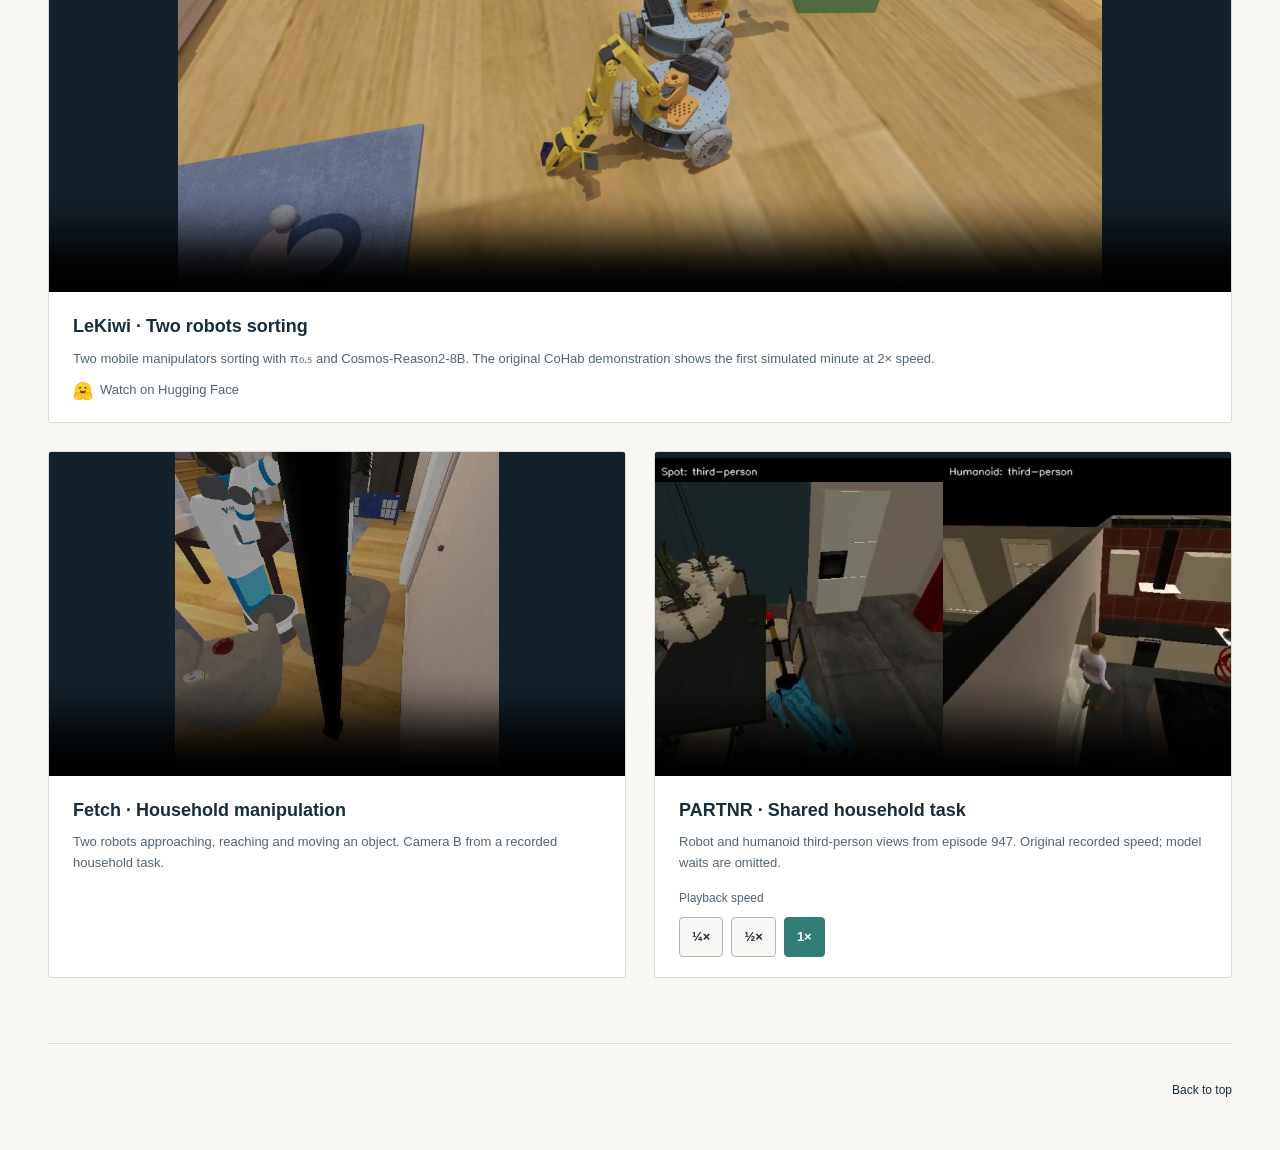
==== commit f6810245: "Remove redundant Fetch playback-speed wording" ====
--- a/index.html
+++ b/index.html
@@ -24,7 +24,7 @@
   <div class="paper-links"><a class="button" href="#findings"><svg class="link-icon" viewBox="0 0 24 24" aria-hidden="true"><path d="M4 3v17h17M8 16v-5m5 5V7m5 9V4"/></svg>Results</a><a class="button secondary" href="#videos"><svg class="link-icon" viewBox="0 0 24 24" aria-hidden="true"><path d="m8 4 12 8-12 8z"/></svg>Watch demonstrations</a><a class="button secondary" href="https://huggingface.co/edge-inference/cohab-lekiwi" target="_blank" rel="noopener noreferrer"><img class="brand-icon" src="assets/logos/hugging-face.svg" alt="" aria-hidden="true">CoHab policy</a><a class="button secondary" href="https://huggingface.co/datasets/edge-inference/cohab-lekiwi" target="_blank" rel="noopener noreferrer"><img class="brand-icon" src="assets/logos/hugging-face.svg" alt="" aria-hidden="true">CoHab dataset</a><a class="button secondary" href="https://github.com/edge-inference/cohab-lekiwi" target="_blank" rel="noopener noreferrer"><img class="brand-icon" src="assets/logos/github.svg" alt="" aria-hidden="true">CoHab code</a></div>
 </section>
 <section class="hero">
-  <div class="hero-copy"><p class="eyebrow">Computer architecture × robotics</p><h2>Compute allocation,<br>in the robot’s<br><em>own time.</em></h2><p class="lead">An inference delay changes what a robot does next. CollabTime closes the loop between hardware timing and physical execution to find where robots can wait—and where they cannot.</p><a class="button" href="#findings"><svg class="link-icon" viewBox="0 0 24 24" aria-hidden="true"><path d="M4 3v17h17M8 16v-5m5 5V7m5 9V4"/></svg>Explore the findings</a></div>
+  <div class="hero-copy"><p class="eyebrow">Computer architecture × robotics</p><h2>Closed-loop design space exploration for embodied AI</h2><p class="lead">An inference delay changes what a robot does next. CollabTime closes the loop between hardware timing and physical execution to find where robots can wait—and where they cannot.</p><a class="button" href="#findings"><svg class="link-icon" viewBox="0 0 24 24" aria-hidden="true"><path d="M4 3v17h17M8 16v-5m5 5V7m5 9V4"/></svg>Explore the findings</a></div>
   <figure class="hero-image"><img src="assets/lekiwi.png" alt="Two LeKiwi mobile manipulators working near colored sorting bins in a simulated apartment."><figcaption><span>LeKiwi · ManiSkill</span><span>Two robots, one changing environment</span></figcaption></figure>
 </section>
 <section class="intro-band"><p><strong>System 1</strong><br>Visuomotor control</p><span class="join" aria-hidden="true">+</span><p><strong>System 2</strong><br>Task reasoning</p><div class="band-rule"></div><p class="band-question">How should they share limited compute<br>while preserving task performance?</p></section>
@@ -71,7 +71,7 @@
   <div class="section-heading"><p class="eyebrow">04 / In motion</p><h2>Watch the workloads.</h2><p>Recorded simulation demonstrations. These clips show the environments and robot behavior; the scheduler comparisons are reported in the results above.</p></div>
   <div class="video-grid">
     <figure class="video-card featured-video"><video controls autoplay muted loop playsinline preload="metadata" poster="assets/lekiwi.png" aria-label="LeKiwi two-robot sorting demonstration"><source src="https://huggingface.co/edge-inference/cohab-lekiwi/resolve/main/media/v12_demo_first60s_2x.mp4" type="video/mp4"></video><figcaption><h3>LeKiwi · Two robots sorting</h3><p>Two mobile manipulators sorting with π₀.₅ and Cosmos-Reason2-8B. The original CoHab demonstration shows the first simulated minute at 2× speed.</p><a href="https://huggingface.co/edge-inference/cohab-lekiwi" target="_blank" rel="noopener noreferrer"><img class="brand-icon" src="assets/logos/hugging-face.svg" alt="" aria-hidden="true">Watch on Hugging Face</a></figcaption></figure>
-    <figure class="video-card"><video controls autoplay muted loop playsinline preload="metadata" poster="assets/fetch-manipulation-poster.jpg" aria-label="Two Fetch robots approaching and manipulating an object"><source src="assets/videos/fetch-manipulation.mp4" type="video/mp4"></video><figcaption><h3>Fetch · Household manipulation</h3><p>Two robots approaching, reaching and moving an object. Camera B from a recorded household task, at the original playback speed.</p></figcaption></figure>
+    <figure class="video-card"><video controls autoplay muted loop playsinline preload="metadata" poster="assets/fetch-manipulation-poster.jpg" aria-label="Two Fetch robots approaching and manipulating an object"><source src="assets/videos/fetch-manipulation.mp4" type="video/mp4"></video><figcaption><h3>Fetch · Household manipulation</h3><p>Two robots approaching, reaching and moving an object. Camera B from a recorded household task.</p></figcaption></figure>
     <figure class="video-card partnr-video"><video id="partnr-video" controls autoplay muted loop playsinline preload="metadata" poster="assets/partnr-third-person-poster.jpg" aria-label="PARTNR robot and humanoid third-person views"><source src="assets/videos/partnr-third-person.mp4" type="video/mp4"></video><figcaption><h3>PARTNR · Shared household task</h3><p>Robot and humanoid third-person views from episode 947. Original recorded speed; model waits are omitted.</p><fieldset id="partnr-speed" class="choice-control playback-control"><legend>Playback speed</legend><div class="choice-buttons">
       <button type="button" data-value="0.25" aria-pressed="false" aria-controls="partnr-video">¼×</button>
       <button type="button" data-value="0.5" aria-pressed="false" aria-controls="partnr-video">½×</button>
--- a/style.css
+++ b/style.css
@@ -62,3 +62,4 @@
 .model-pair .model-name sub{font-size:.8em;line-height:0;vertical-align:-.2em}
 .finding .model-pair + .note{margin-top:6px}
 .overview-figure{background:white;border:1px solid var(--line);border-radius:3px;padding:24px 26px 20px;margin:0 0 28px}.overview-figure figcaption{max-width:880px;margin:16px auto 0;font-size:12px;line-height:1.7;color:var(--muted)}.overview-figure figcaption strong{color:var(--ink)}@media(max-width:600px){.overview-figure{padding:16px 14px 14px}}
+.hero-copy h2{text-wrap:balance}
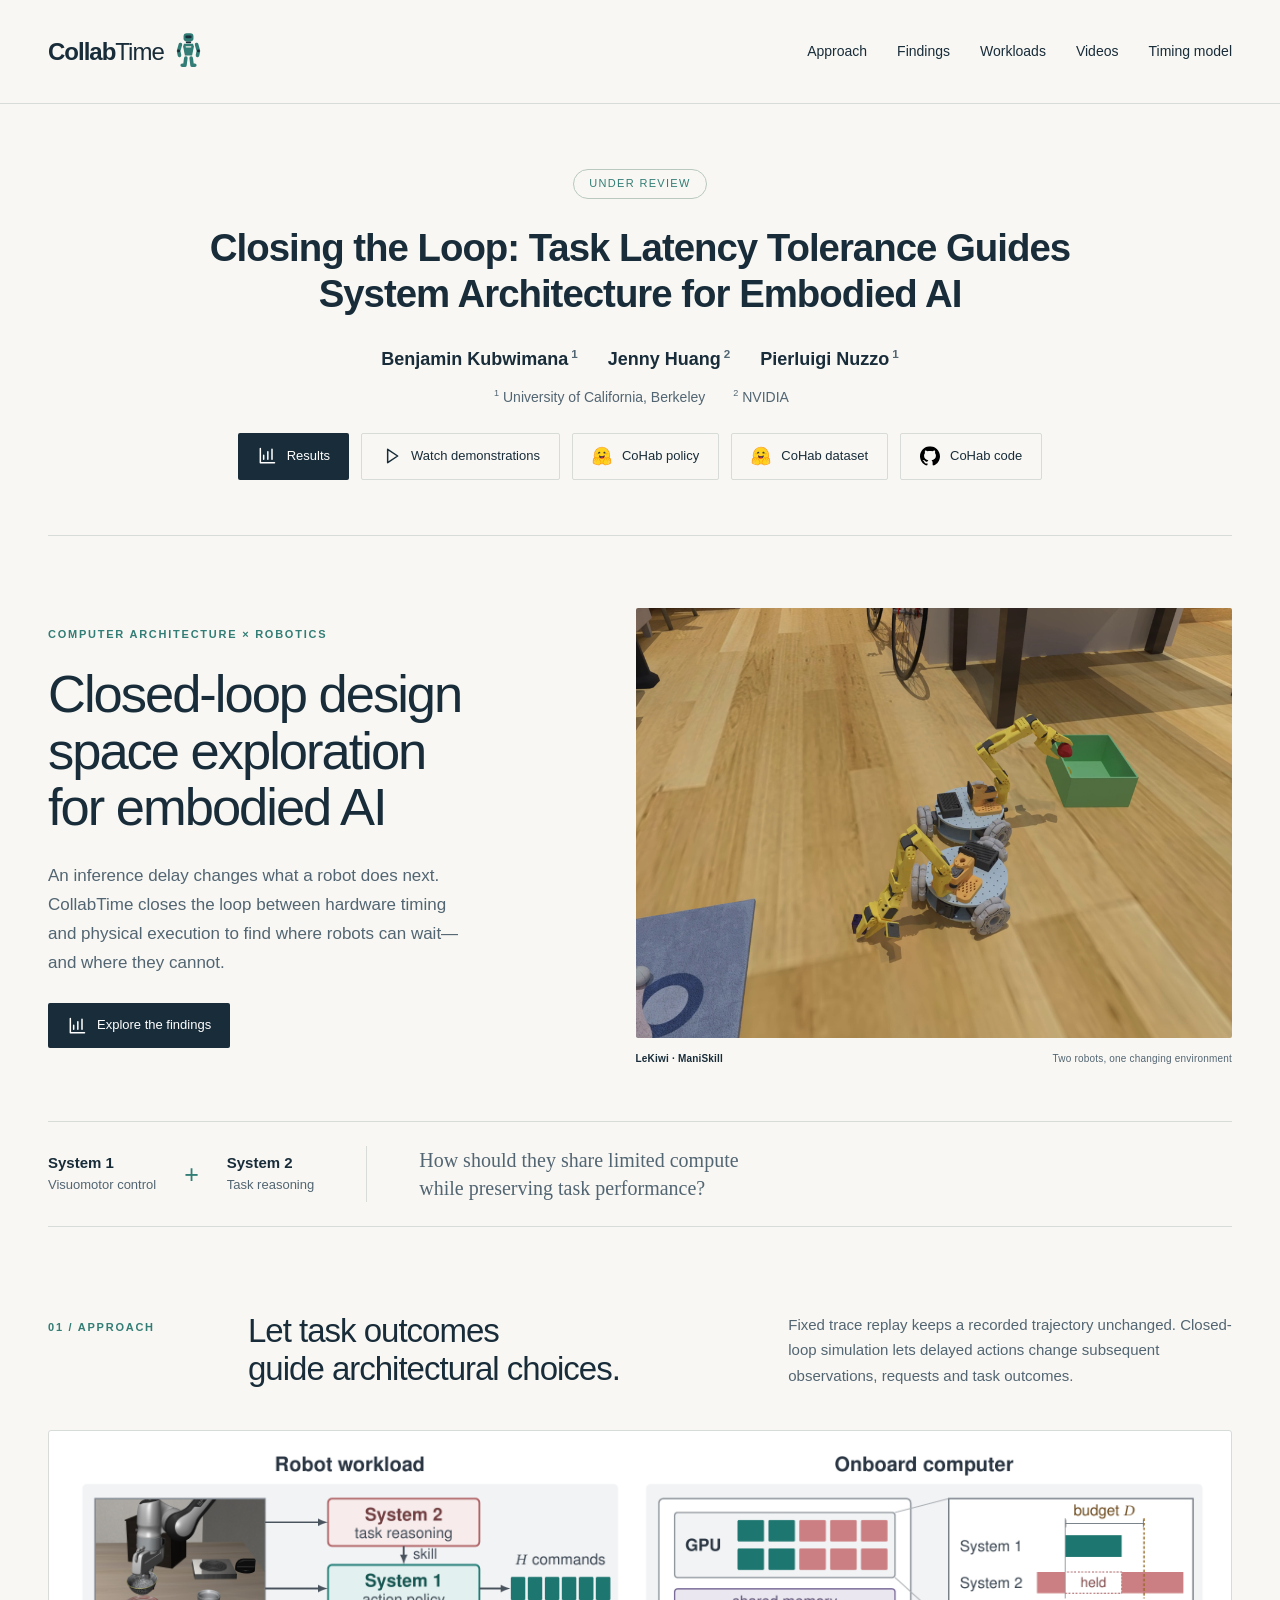
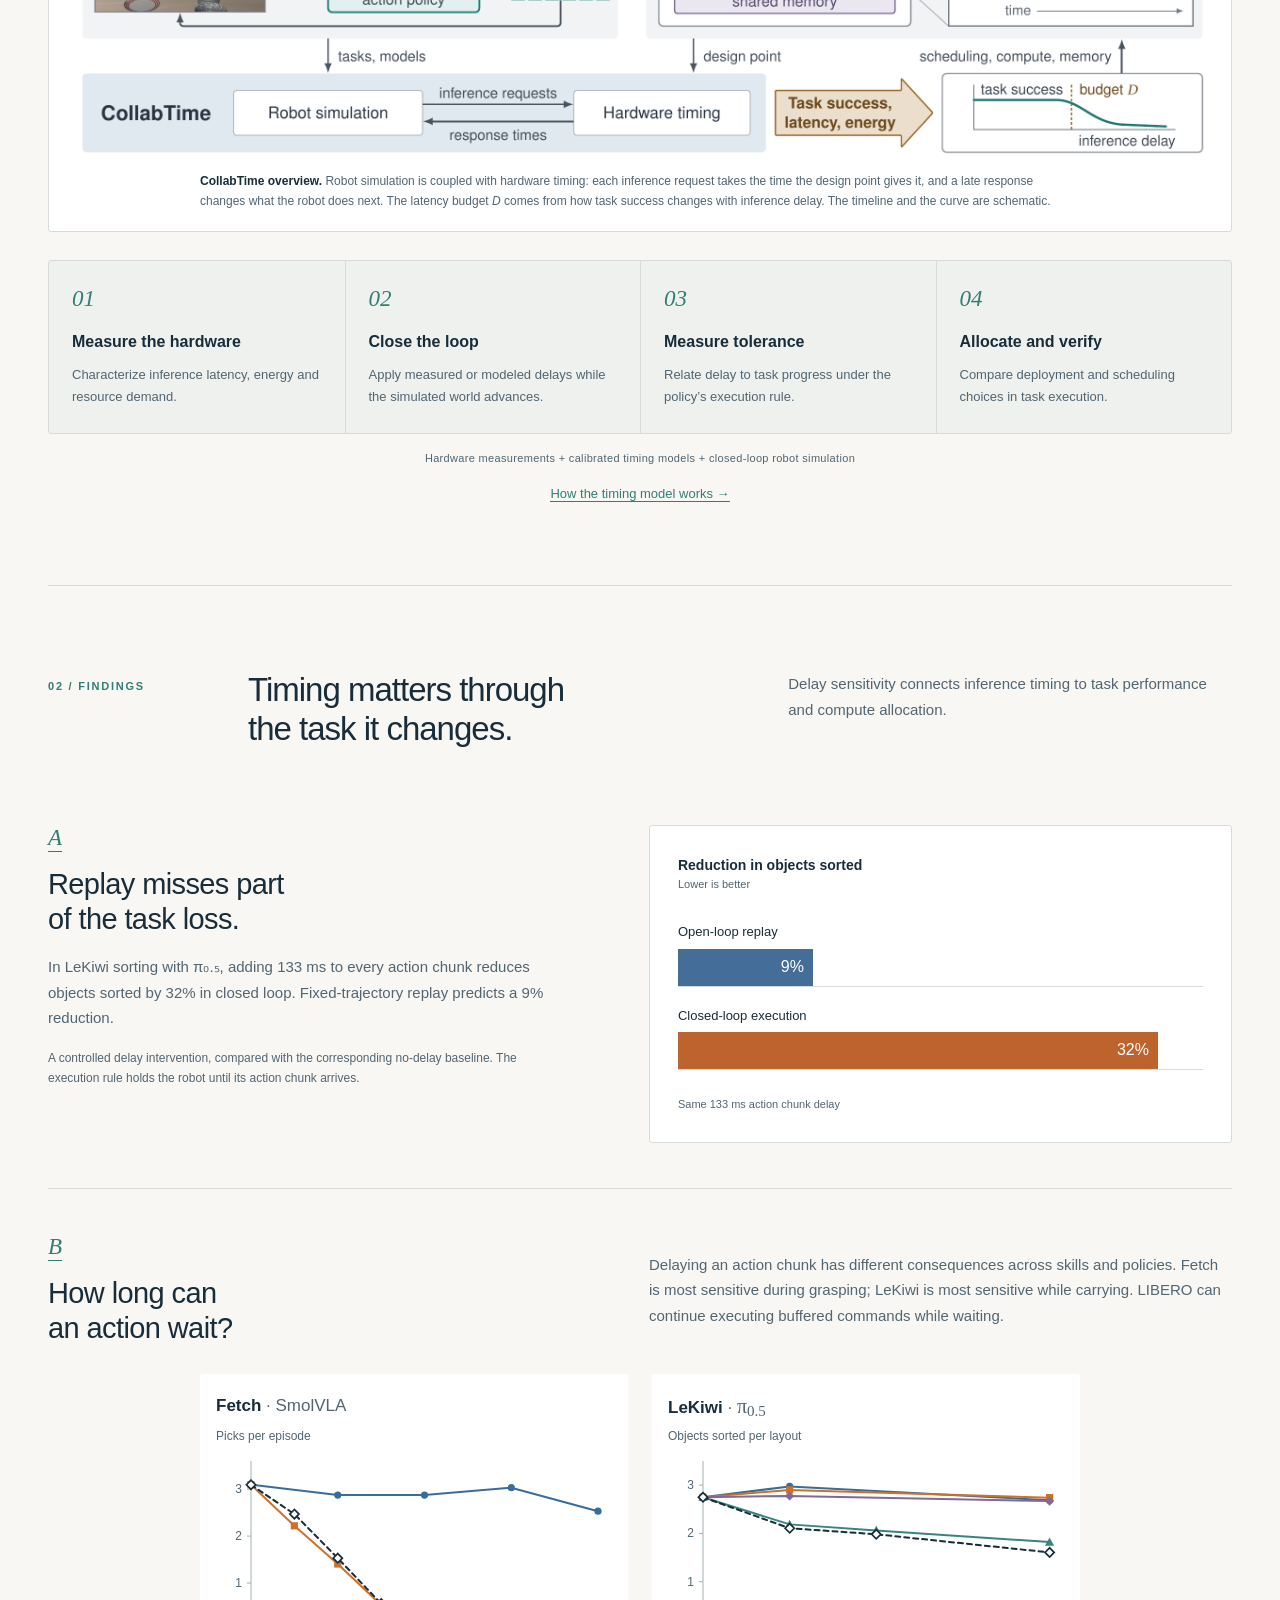
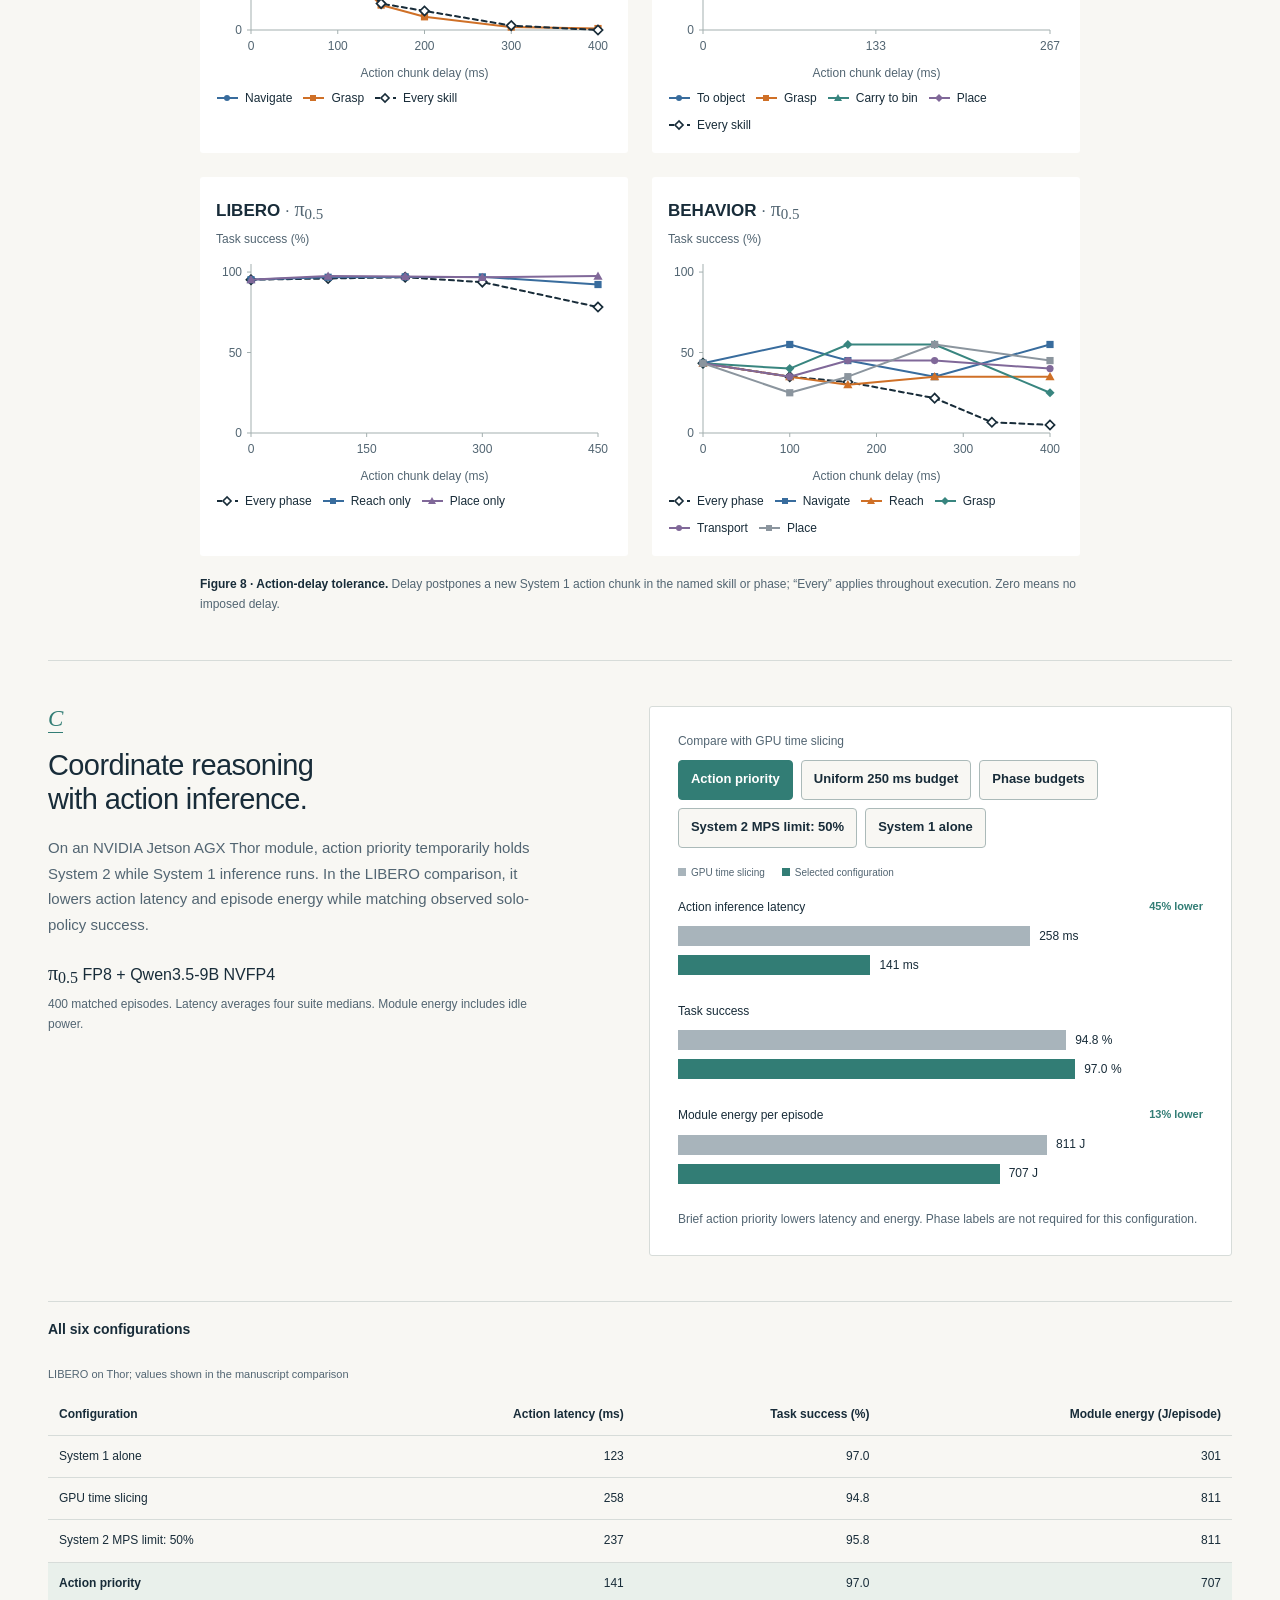
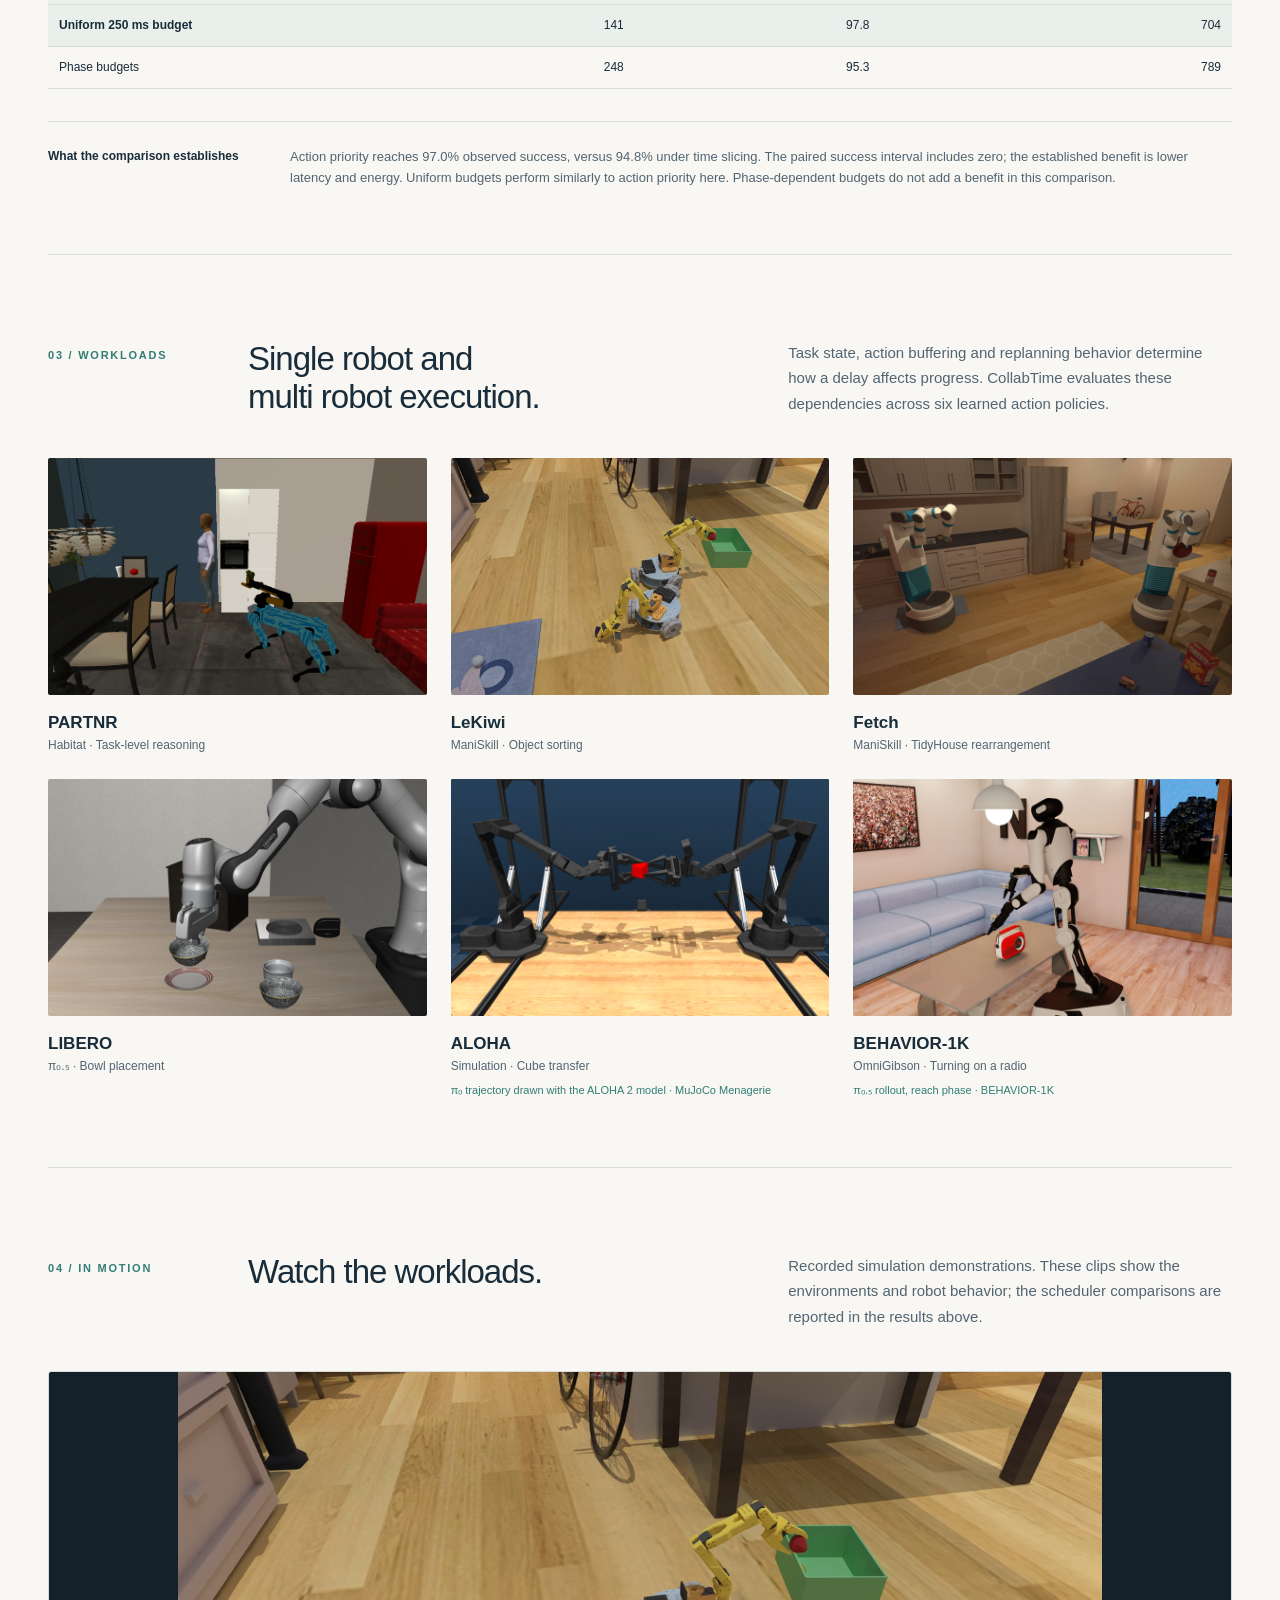
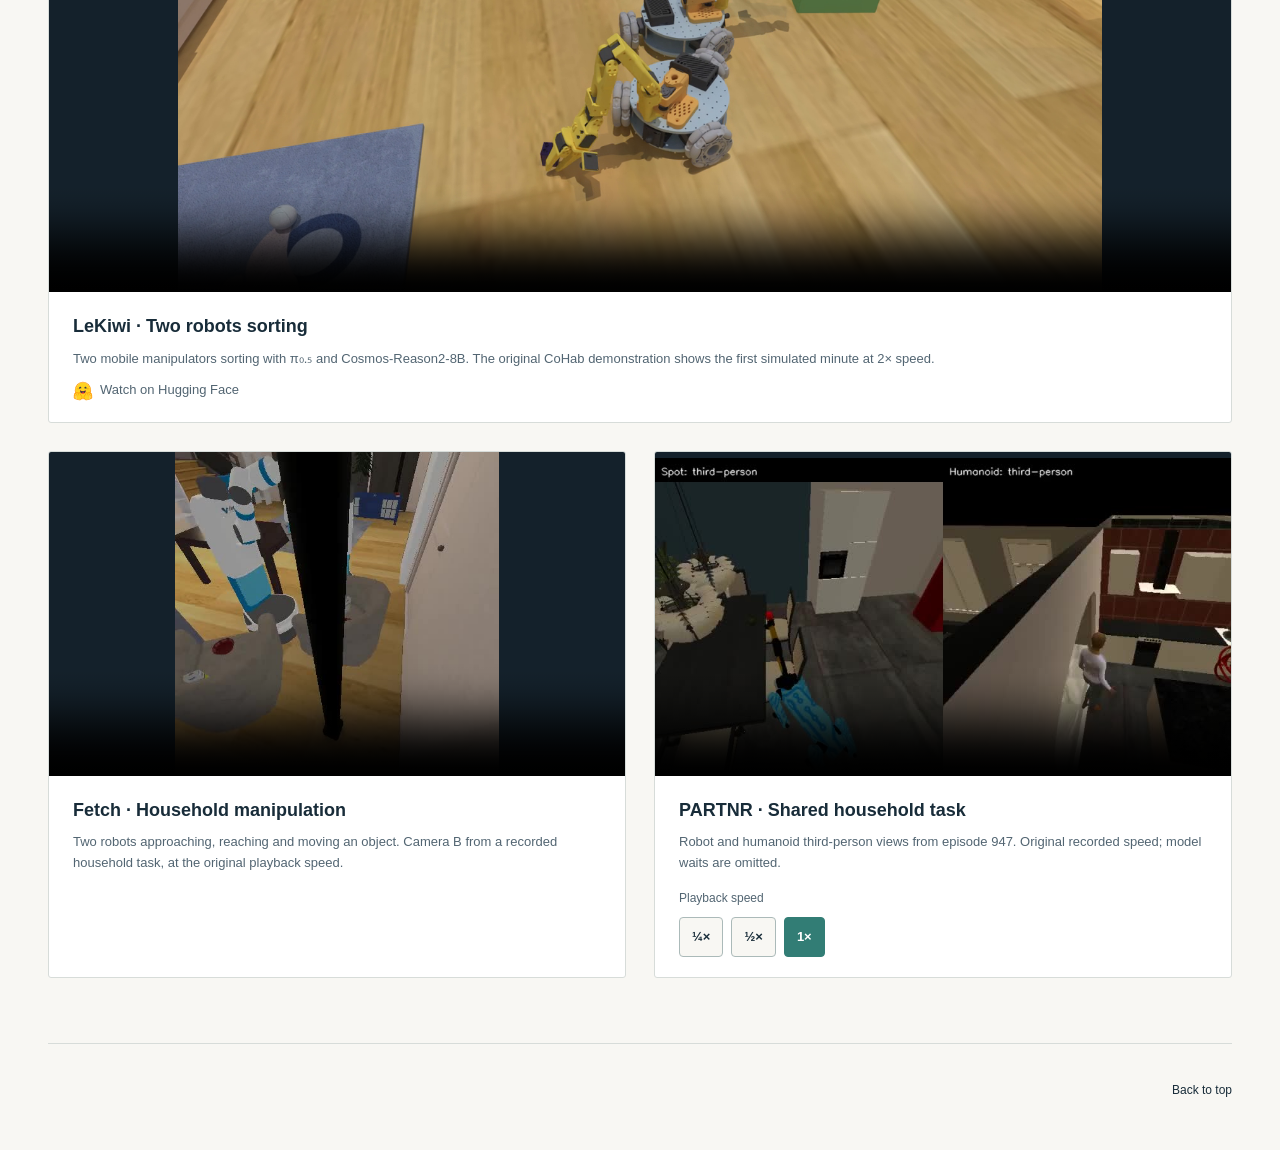
==== commit 426650a0: "Plain descriptive heading for the hero section" ====
--- a/index.html
+++ b/index.html
@@ -71,7 +71,7 @@
   <div class="section-heading"><p class="eyebrow">04 / In motion</p><h2>Watch the workloads.</h2><p>Recorded simulation demonstrations. These clips show the environments and robot behavior; the scheduler comparisons are reported in the results above.</p></div>
   <div class="video-grid">
     <figure class="video-card featured-video"><video controls autoplay muted loop playsinline preload="metadata" poster="assets/lekiwi.png" aria-label="LeKiwi two-robot sorting demonstration"><source src="https://huggingface.co/edge-inference/cohab-lekiwi/resolve/main/media/v12_demo_first60s_2x.mp4" type="video/mp4"></video><figcaption><h3>LeKiwi · Two robots sorting</h3><p>Two mobile manipulators sorting with π₀.₅ and Cosmos-Reason2-8B. The original CoHab demonstration shows the first simulated minute at 2× speed.</p><a href="https://huggingface.co/edge-inference/cohab-lekiwi" target="_blank" rel="noopener noreferrer"><img class="brand-icon" src="assets/logos/hugging-face.svg" alt="" aria-hidden="true">Watch on Hugging Face</a></figcaption></figure>
-    <figure class="video-card"><video controls autoplay muted loop playsinline preload="metadata" poster="assets/fetch-manipulation-poster.jpg" aria-label="Two Fetch robots approaching and manipulating an object"><source src="assets/videos/fetch-manipulation.mp4" type="video/mp4"></video><figcaption><h3>Fetch · Household manipulation</h3><p>Two robots approaching, reaching and moving an object. Camera B from a recorded household task.</p></figcaption></figure>
+    <figure class="video-card"><video controls autoplay muted loop playsinline preload="metadata" poster="assets/fetch-manipulation-poster.jpg" aria-label="Two Fetch robots approaching and manipulating an object"><source src="assets/videos/fetch-manipulation.mp4" type="video/mp4"></video><figcaption><h3>Fetch · Household manipulation</h3><p>Two robots approaching, reaching and moving an object. Camera B from a recorded household task, at the original playback speed.</p></figcaption></figure>
     <figure class="video-card partnr-video"><video id="partnr-video" controls autoplay muted loop playsinline preload="metadata" poster="assets/partnr-third-person-poster.jpg" aria-label="PARTNR robot and humanoid third-person views"><source src="assets/videos/partnr-third-person.mp4" type="video/mp4"></video><figcaption><h3>PARTNR · Shared household task</h3><p>Robot and humanoid third-person views from episode 947. Original recorded speed; model waits are omitted.</p><fieldset id="partnr-speed" class="choice-control playback-control"><legend>Playback speed</legend><div class="choice-buttons">
       <button type="button" data-value="0.25" aria-pressed="false" aria-controls="partnr-video">¼×</button>
       <button type="button" data-value="0.5" aria-pressed="false" aria-controls="partnr-video">½×</button>
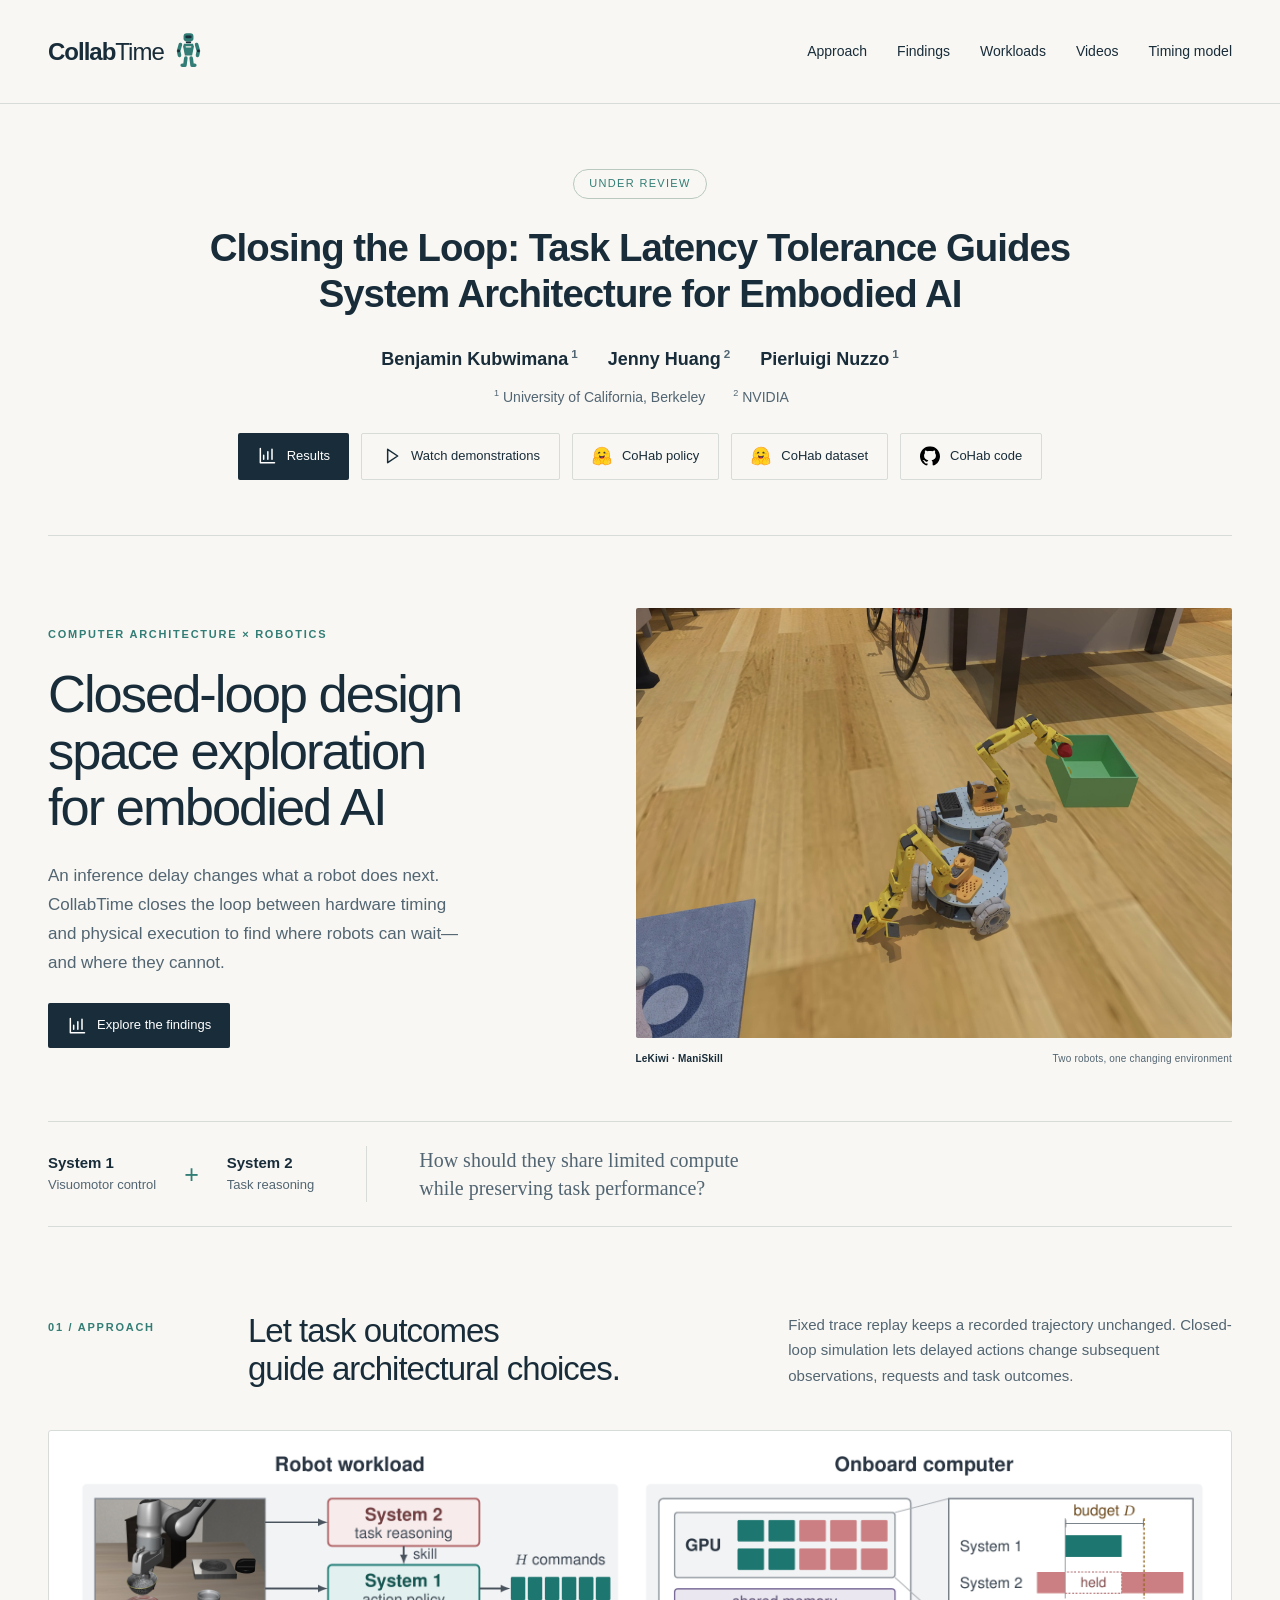
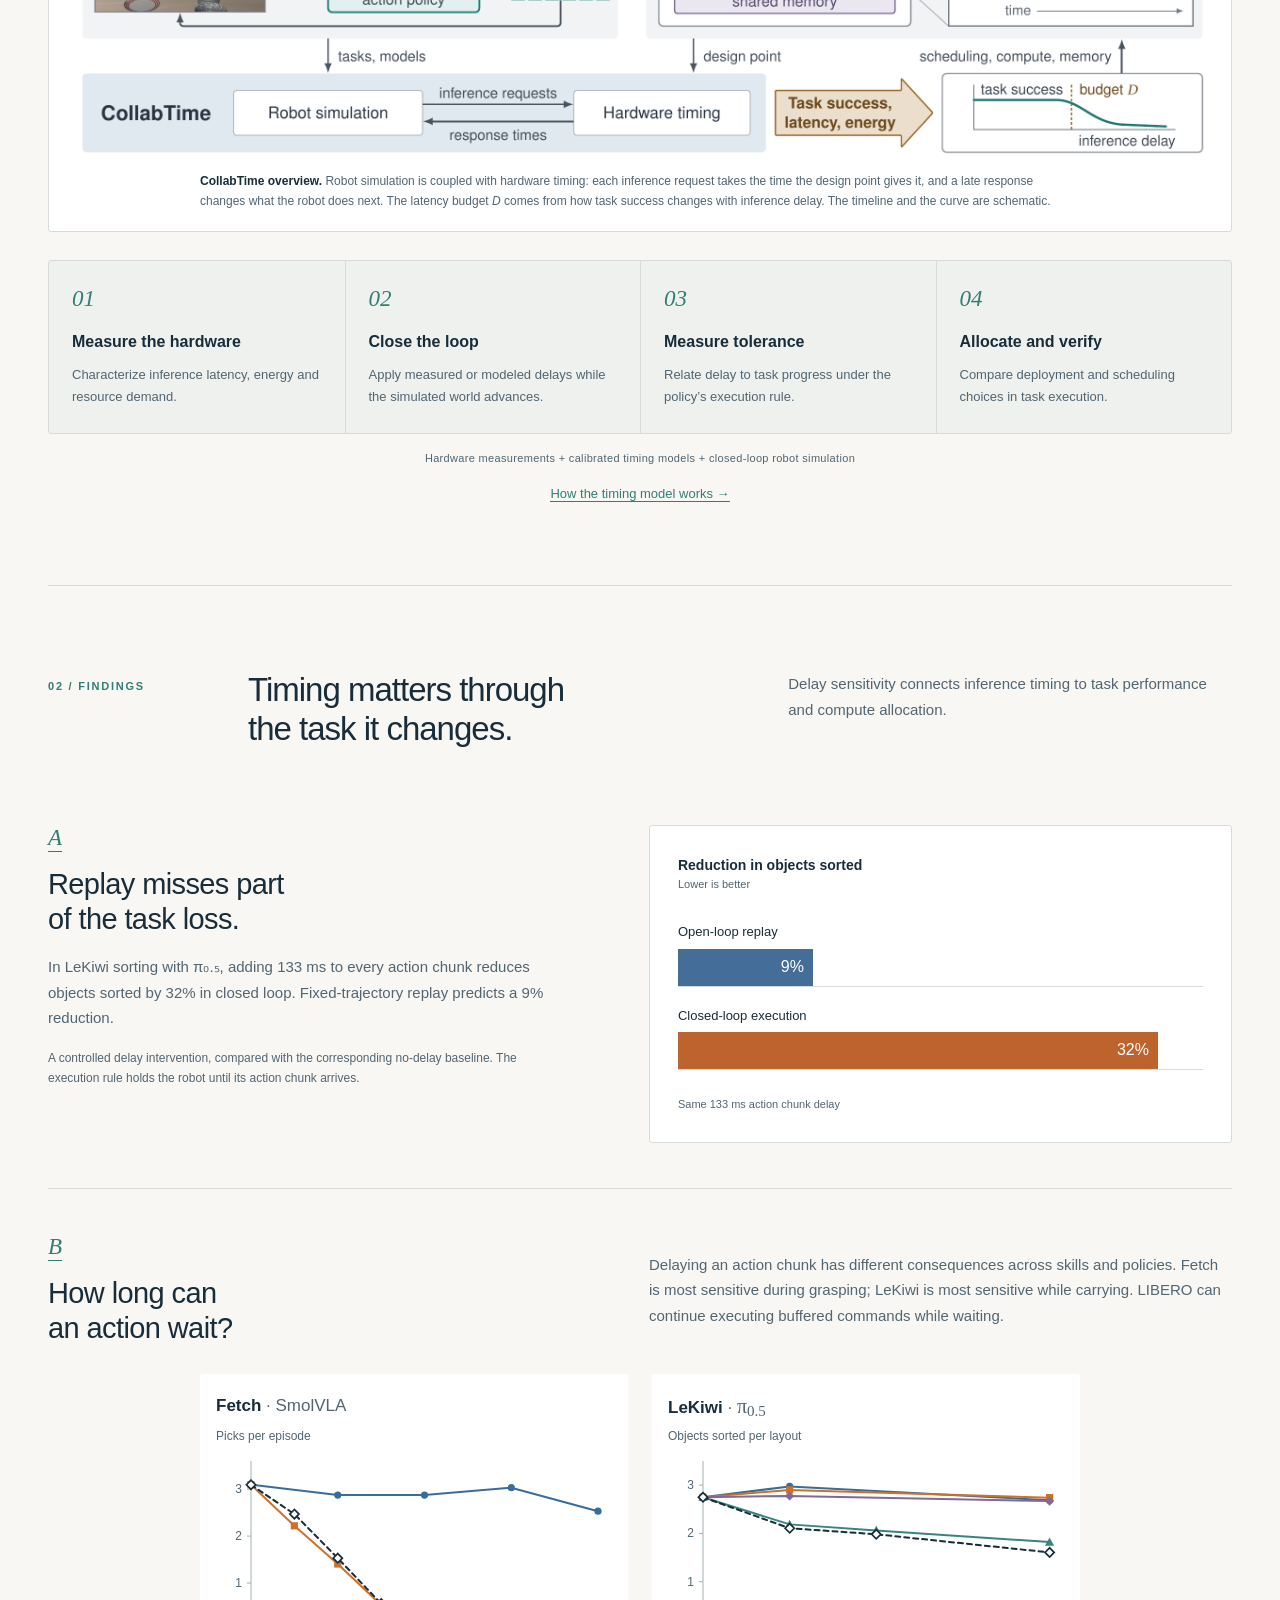
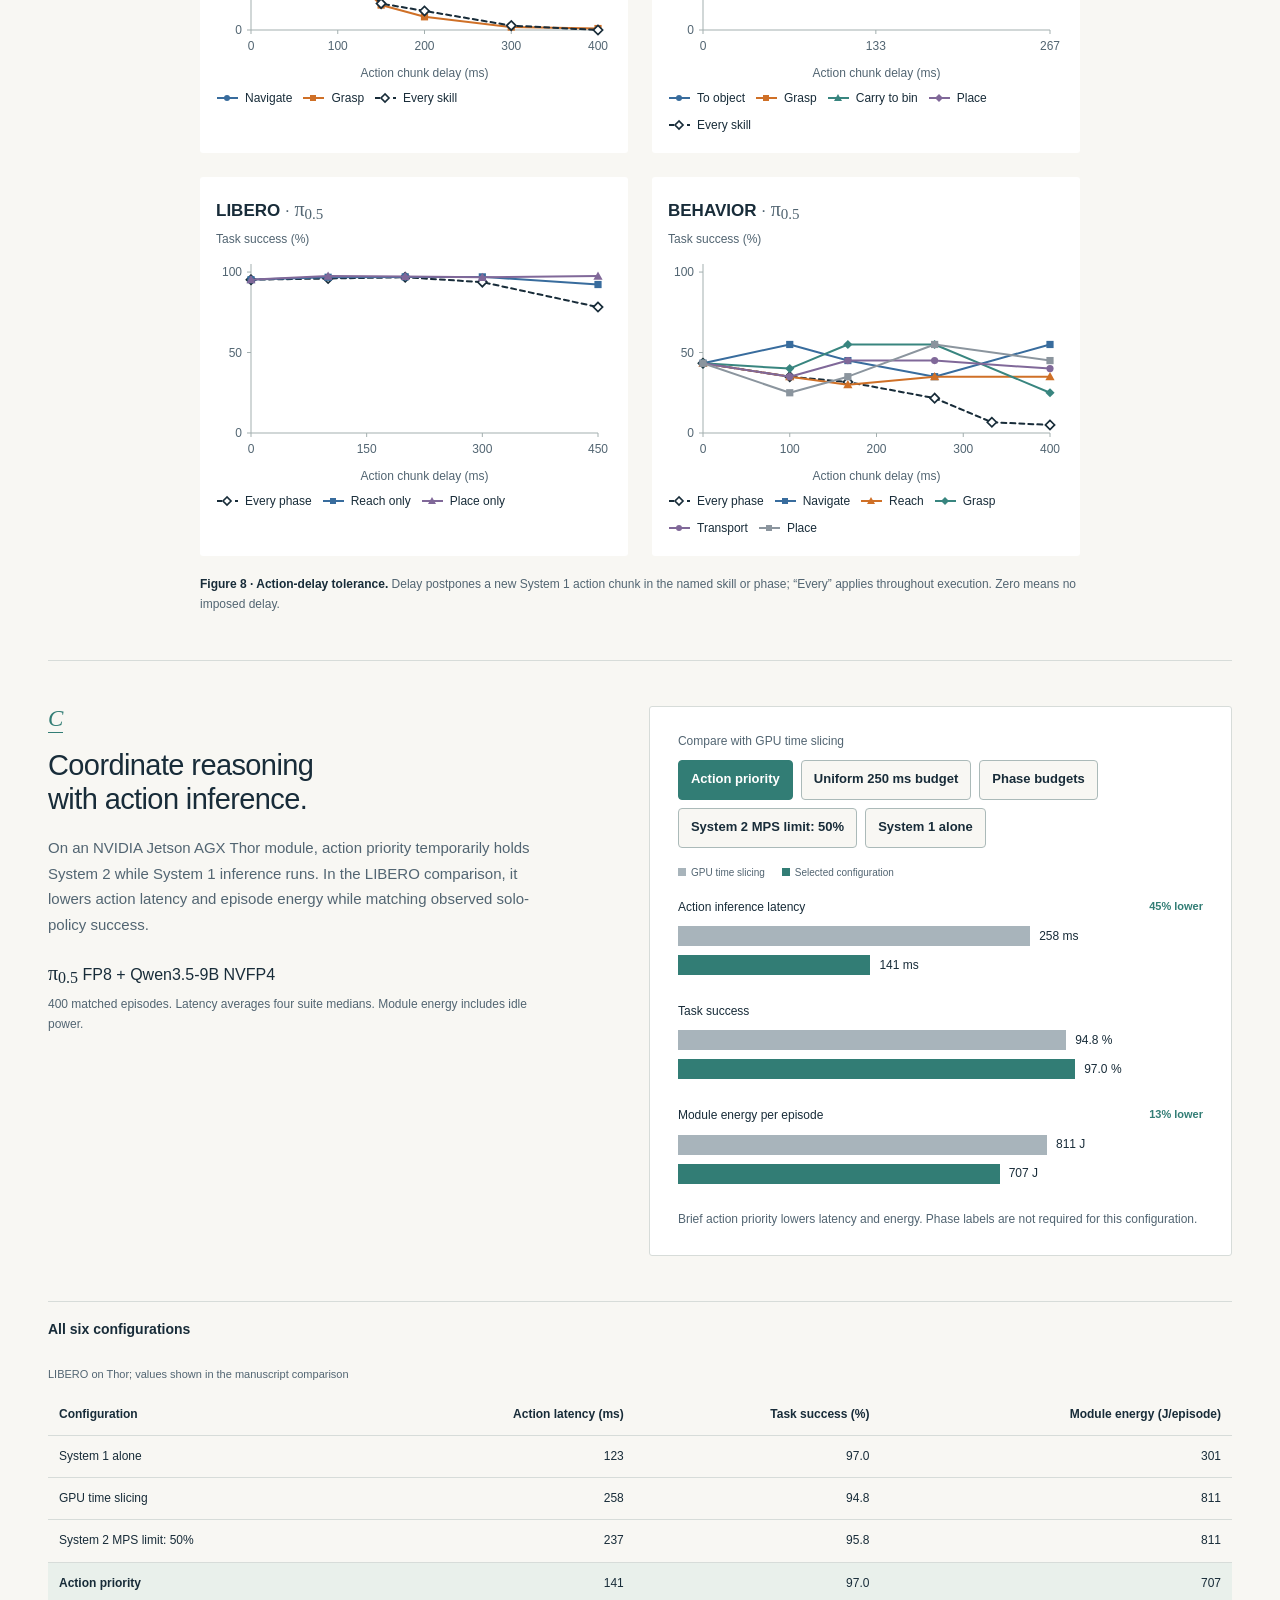
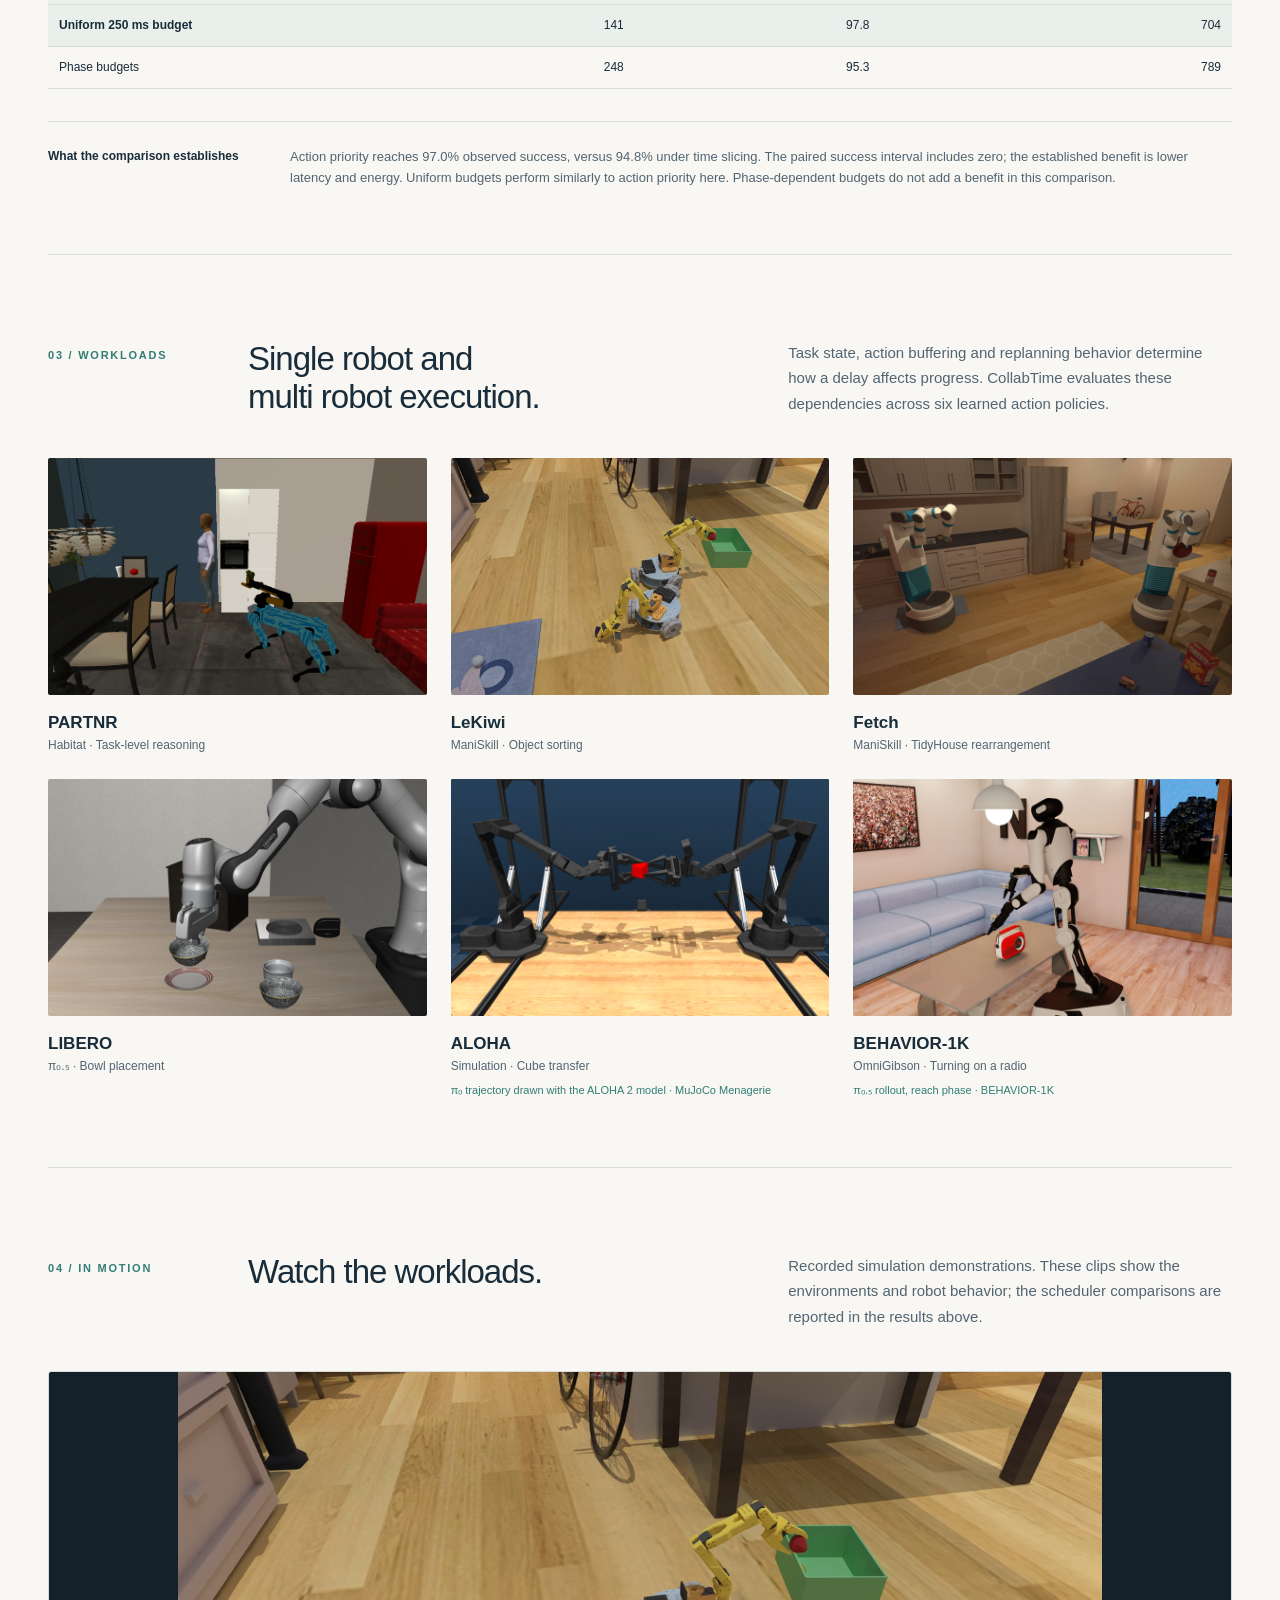
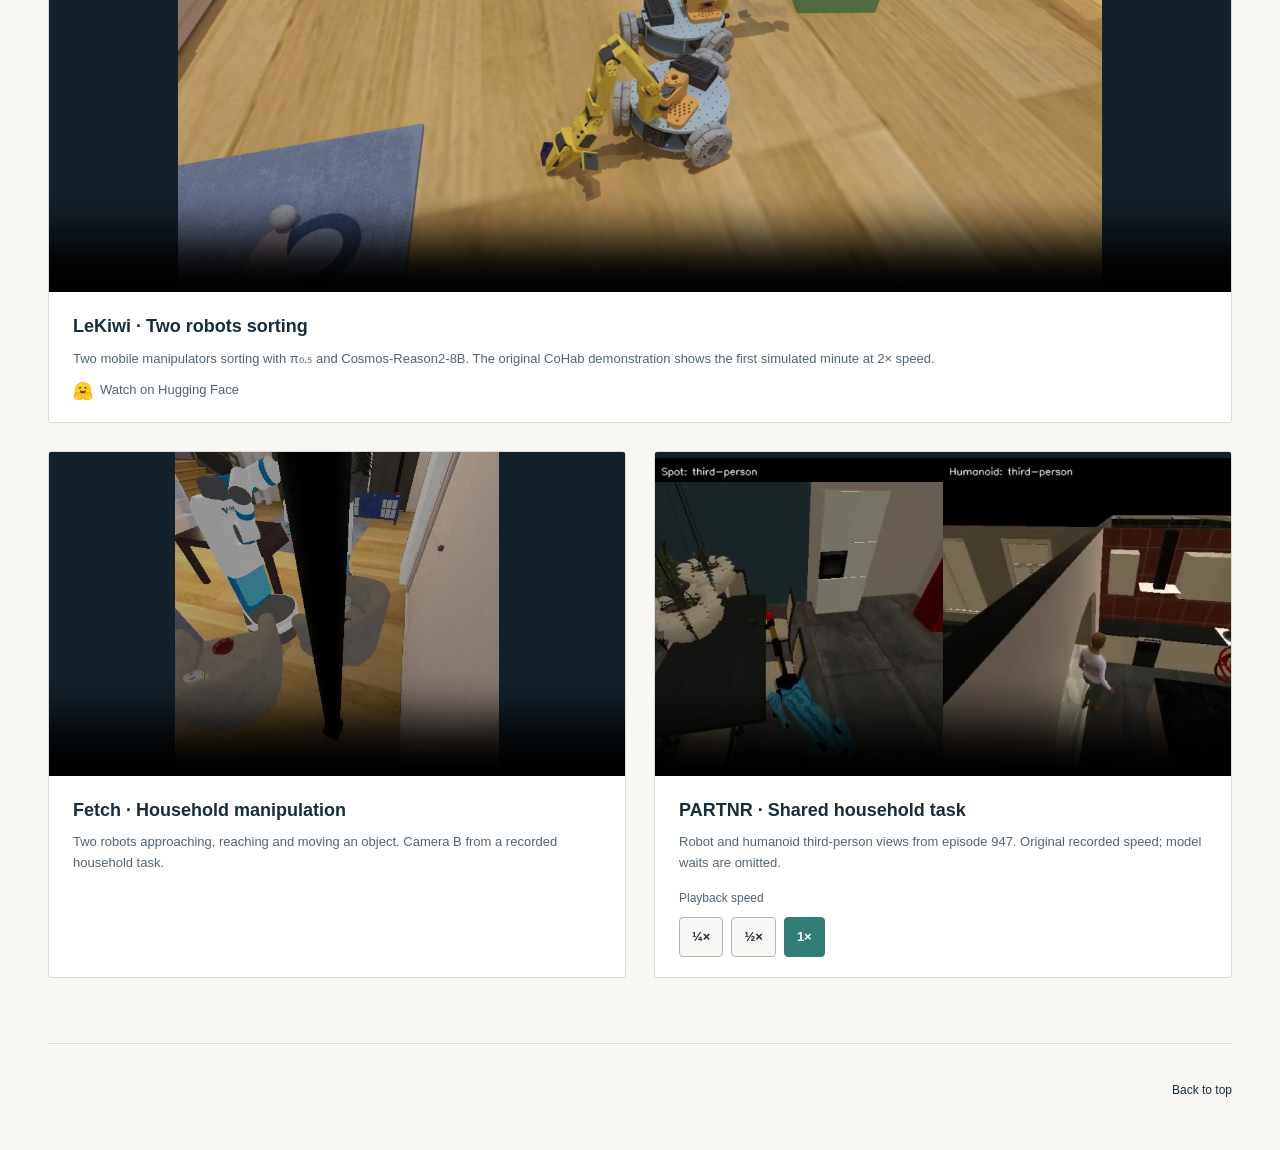
==== commit 6966d520: "Simplify Fetch caption and MPS comparison note" ====
--- a/index.html
+++ b/index.html
@@ -71,7 +71,7 @@
   <div class="section-heading"><p class="eyebrow">04 / In motion</p><h2>Watch the workloads.</h2><p>Recorded simulation demonstrations. These clips show the environments and robot behavior; the scheduler comparisons are reported in the results above.</p></div>
   <div class="video-grid">
     <figure class="video-card featured-video"><video controls autoplay muted loop playsinline preload="metadata" poster="assets/lekiwi.png" aria-label="LeKiwi two-robot sorting demonstration"><source src="https://huggingface.co/edge-inference/cohab-lekiwi/resolve/main/media/v12_demo_first60s_2x.mp4" type="video/mp4"></video><figcaption><h3>LeKiwi · Two robots sorting</h3><p>Two mobile manipulators sorting with π₀.₅ and Cosmos-Reason2-8B. The original CoHab demonstration shows the first simulated minute at 2× speed.</p><a href="https://huggingface.co/edge-inference/cohab-lekiwi" target="_blank" rel="noopener noreferrer"><img class="brand-icon" src="assets/logos/hugging-face.svg" alt="" aria-hidden="true">Watch on Hugging Face</a></figcaption></figure>
-    <figure class="video-card"><video controls autoplay muted loop playsinline preload="metadata" poster="assets/fetch-manipulation-poster.jpg" aria-label="Two Fetch robots approaching and manipulating an object"><source src="assets/videos/fetch-manipulation.mp4" type="video/mp4"></video><figcaption><h3>Fetch · Household manipulation</h3><p>Two robots approaching, reaching and moving an object. Camera B from a recorded household task, at the original playback speed.</p></figcaption></figure>
+    <figure class="video-card"><video controls autoplay muted loop playsinline preload="metadata" poster="assets/fetch-manipulation-poster.jpg" aria-label="Two Fetch robots approaching and manipulating an object"><source src="assets/videos/fetch-manipulation.mp4" type="video/mp4"></video><figcaption><h3>Fetch · Household manipulation</h3><p>Two robots approaching, reaching and moving an object. Camera B from a recorded household task.</p></figcaption></figure>
     <figure class="video-card partnr-video"><video id="partnr-video" controls autoplay muted loop playsinline preload="metadata" poster="assets/partnr-third-person-poster.jpg" aria-label="PARTNR robot and humanoid third-person views"><source src="assets/videos/partnr-third-person.mp4" type="video/mp4"></video><figcaption><h3>PARTNR · Shared household task</h3><p>Robot and humanoid third-person views from episode 947. Original recorded speed; model waits are omitted.</p><fieldset id="partnr-speed" class="choice-control playback-control"><legend>Playback speed</legend><div class="choice-buttons">
       <button type="button" data-value="0.25" aria-pressed="false" aria-controls="partnr-video">¼×</button>
       <button type="button" data-value="0.5" aria-pressed="false" aria-controls="partnr-video">½×</button>
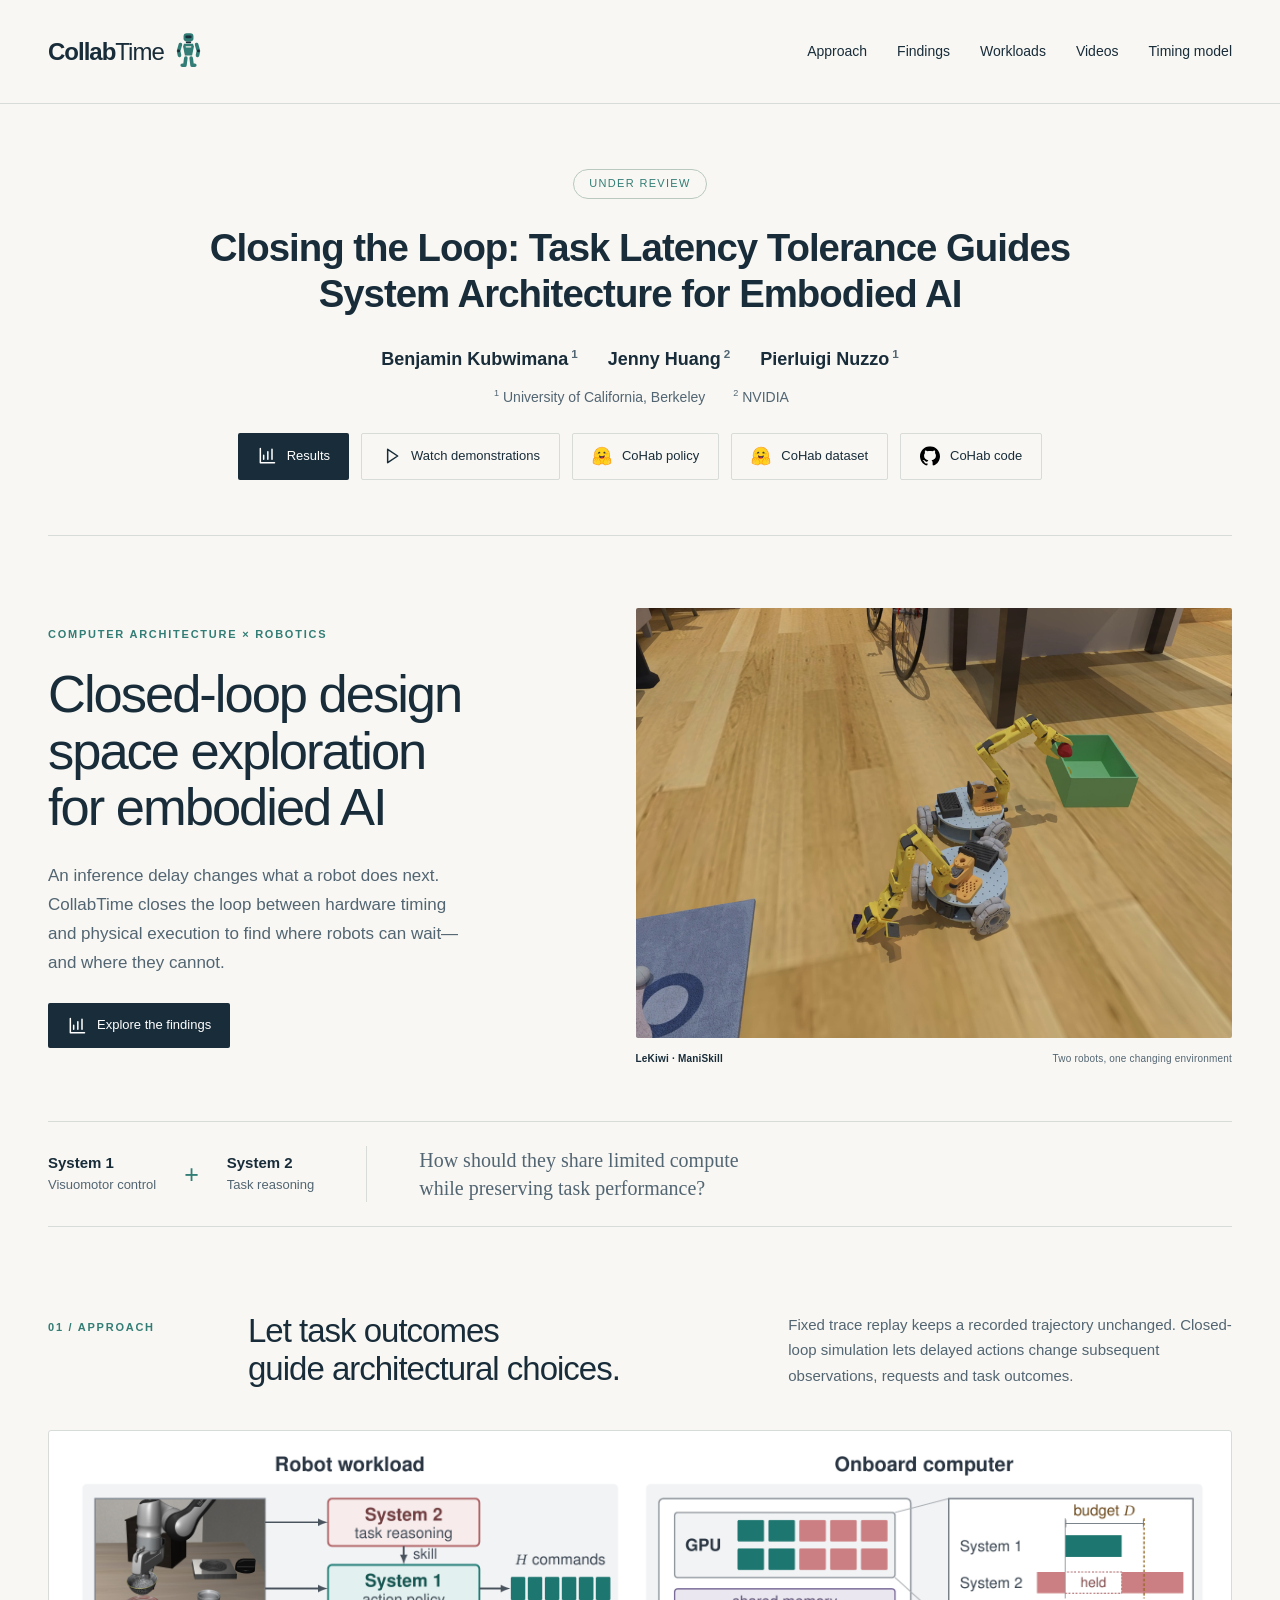
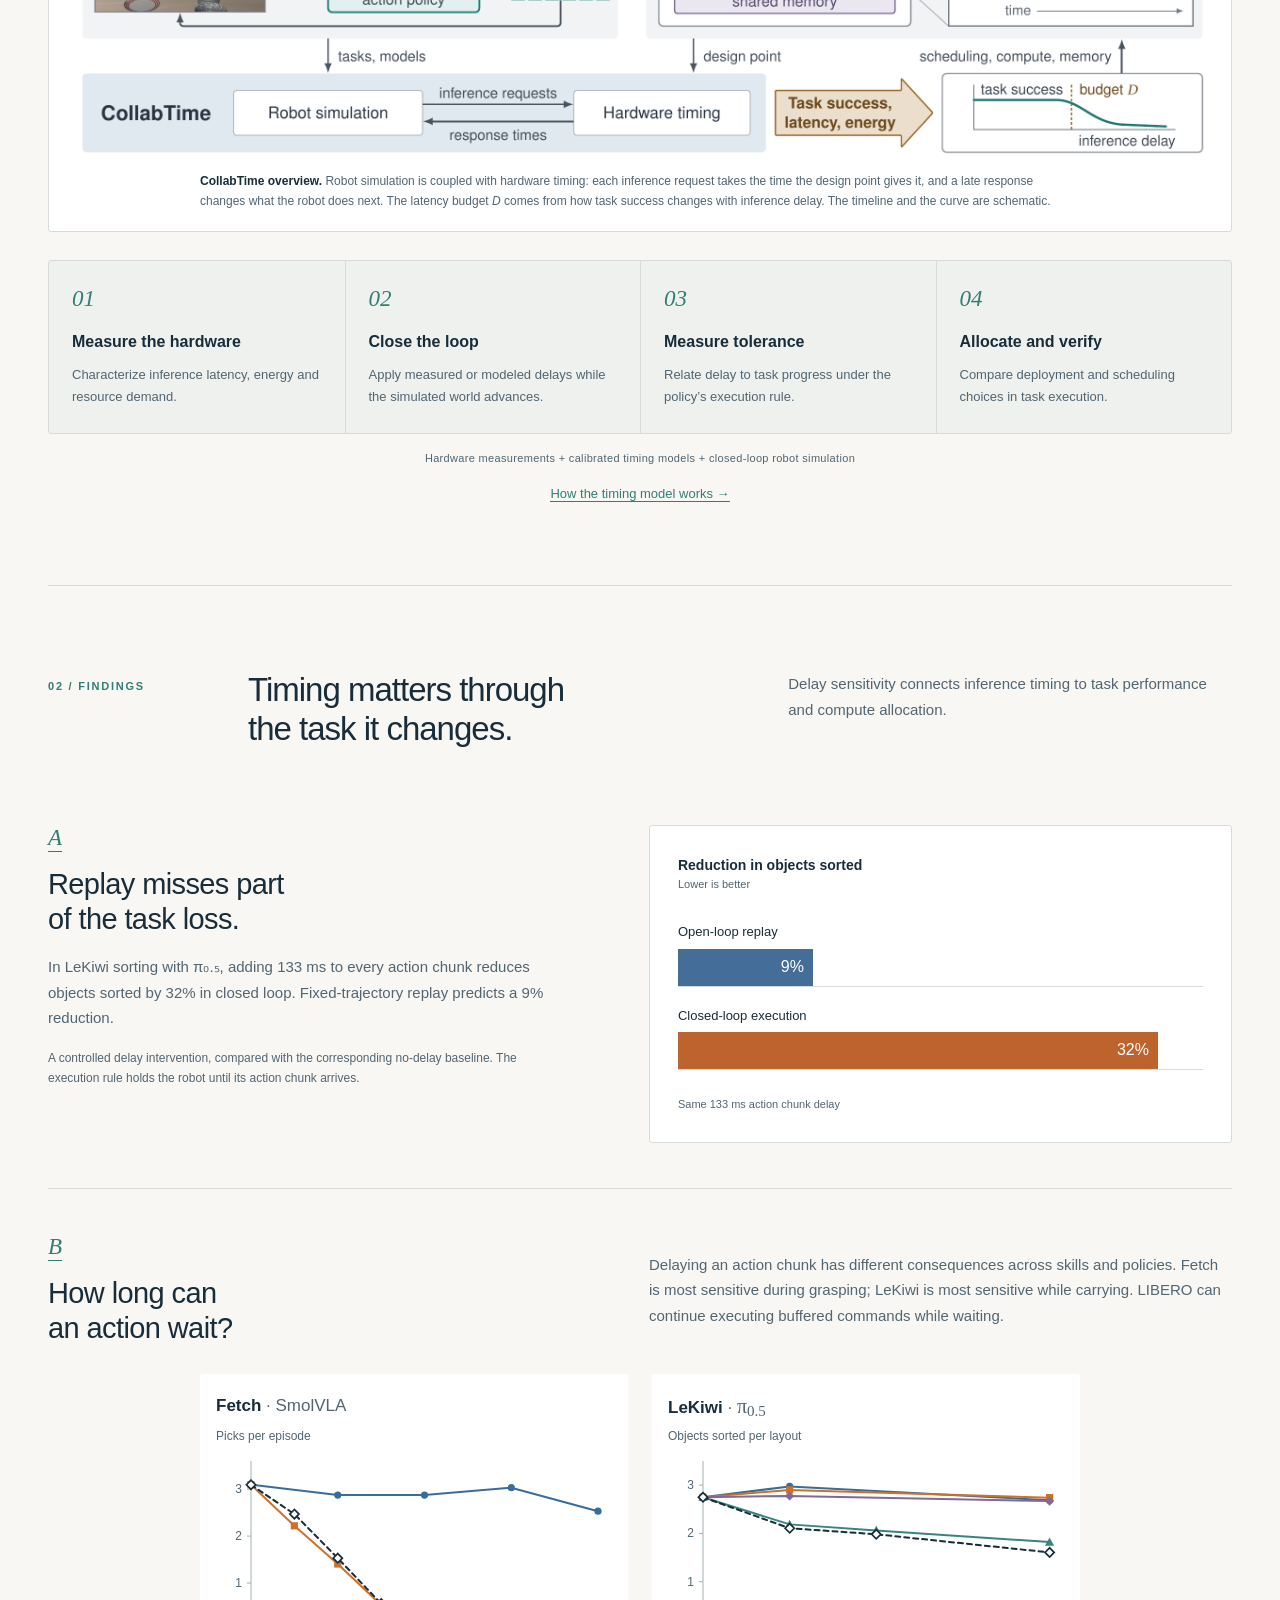
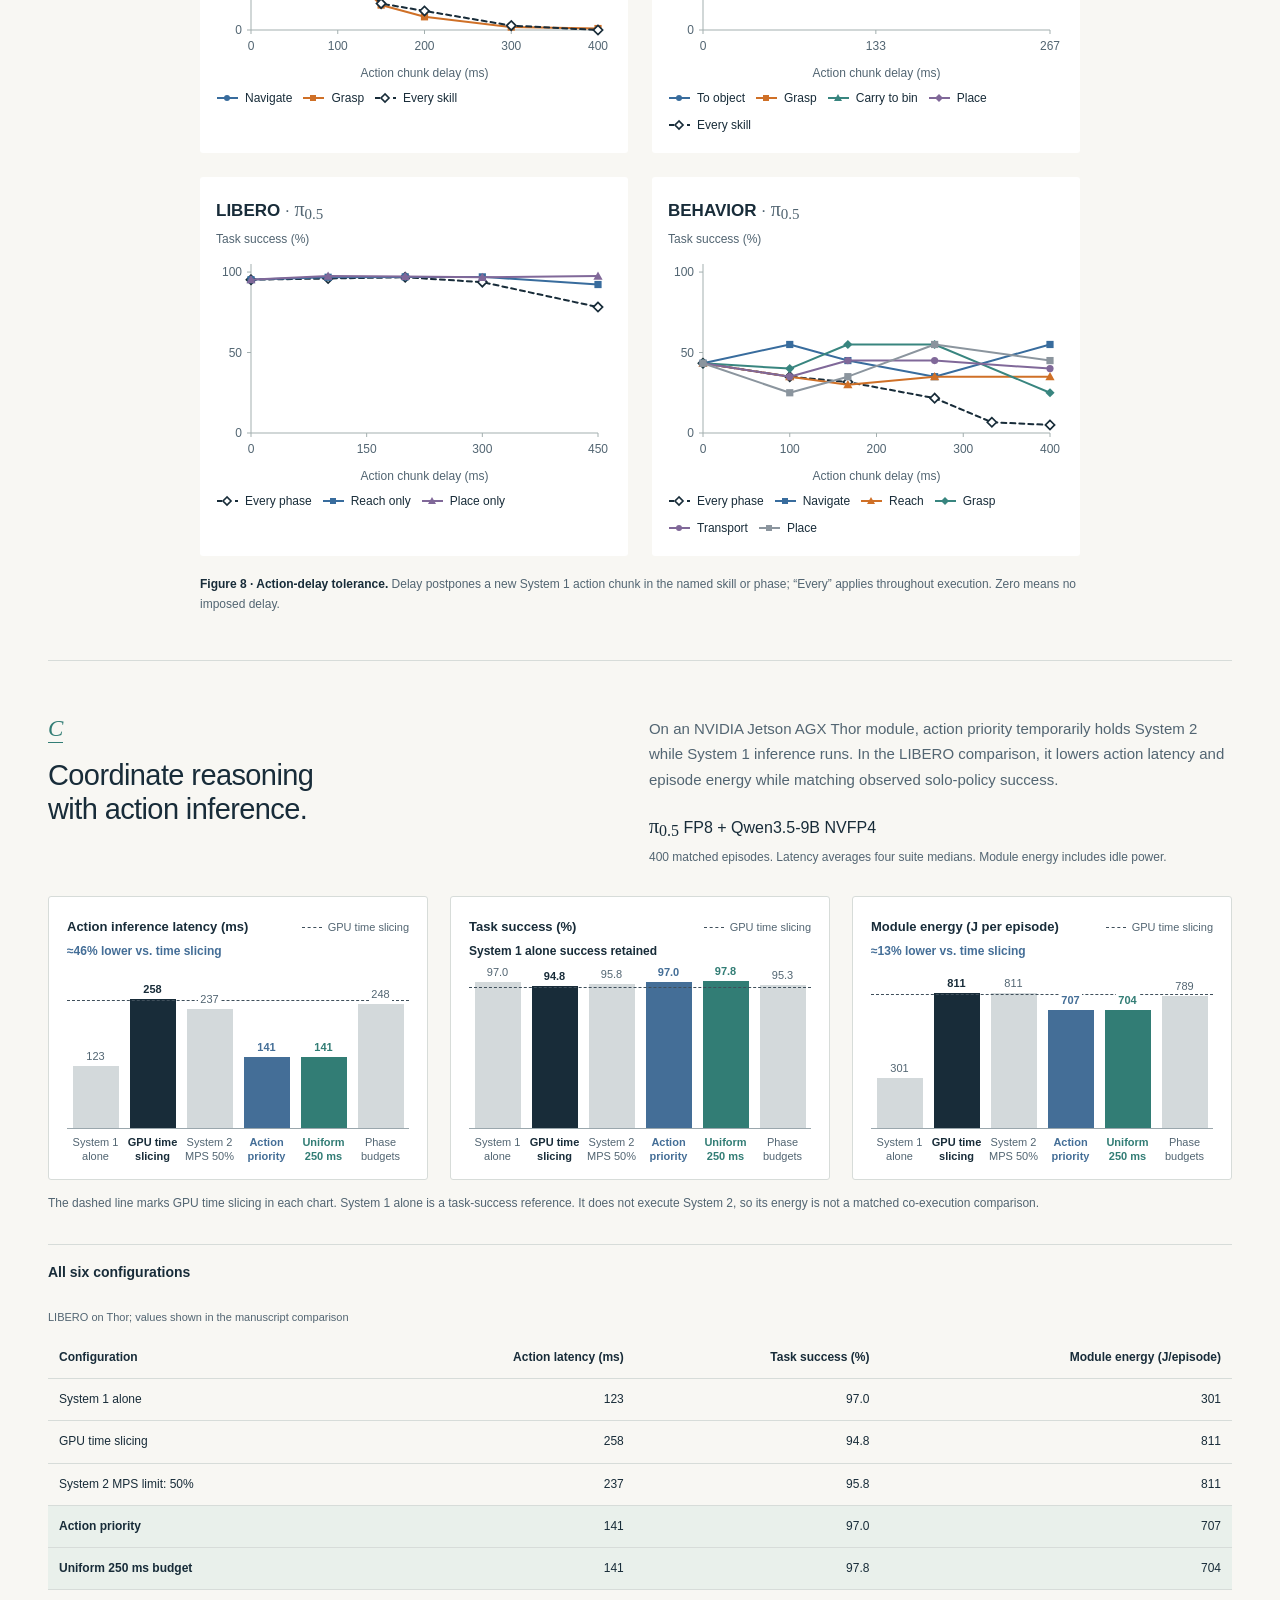
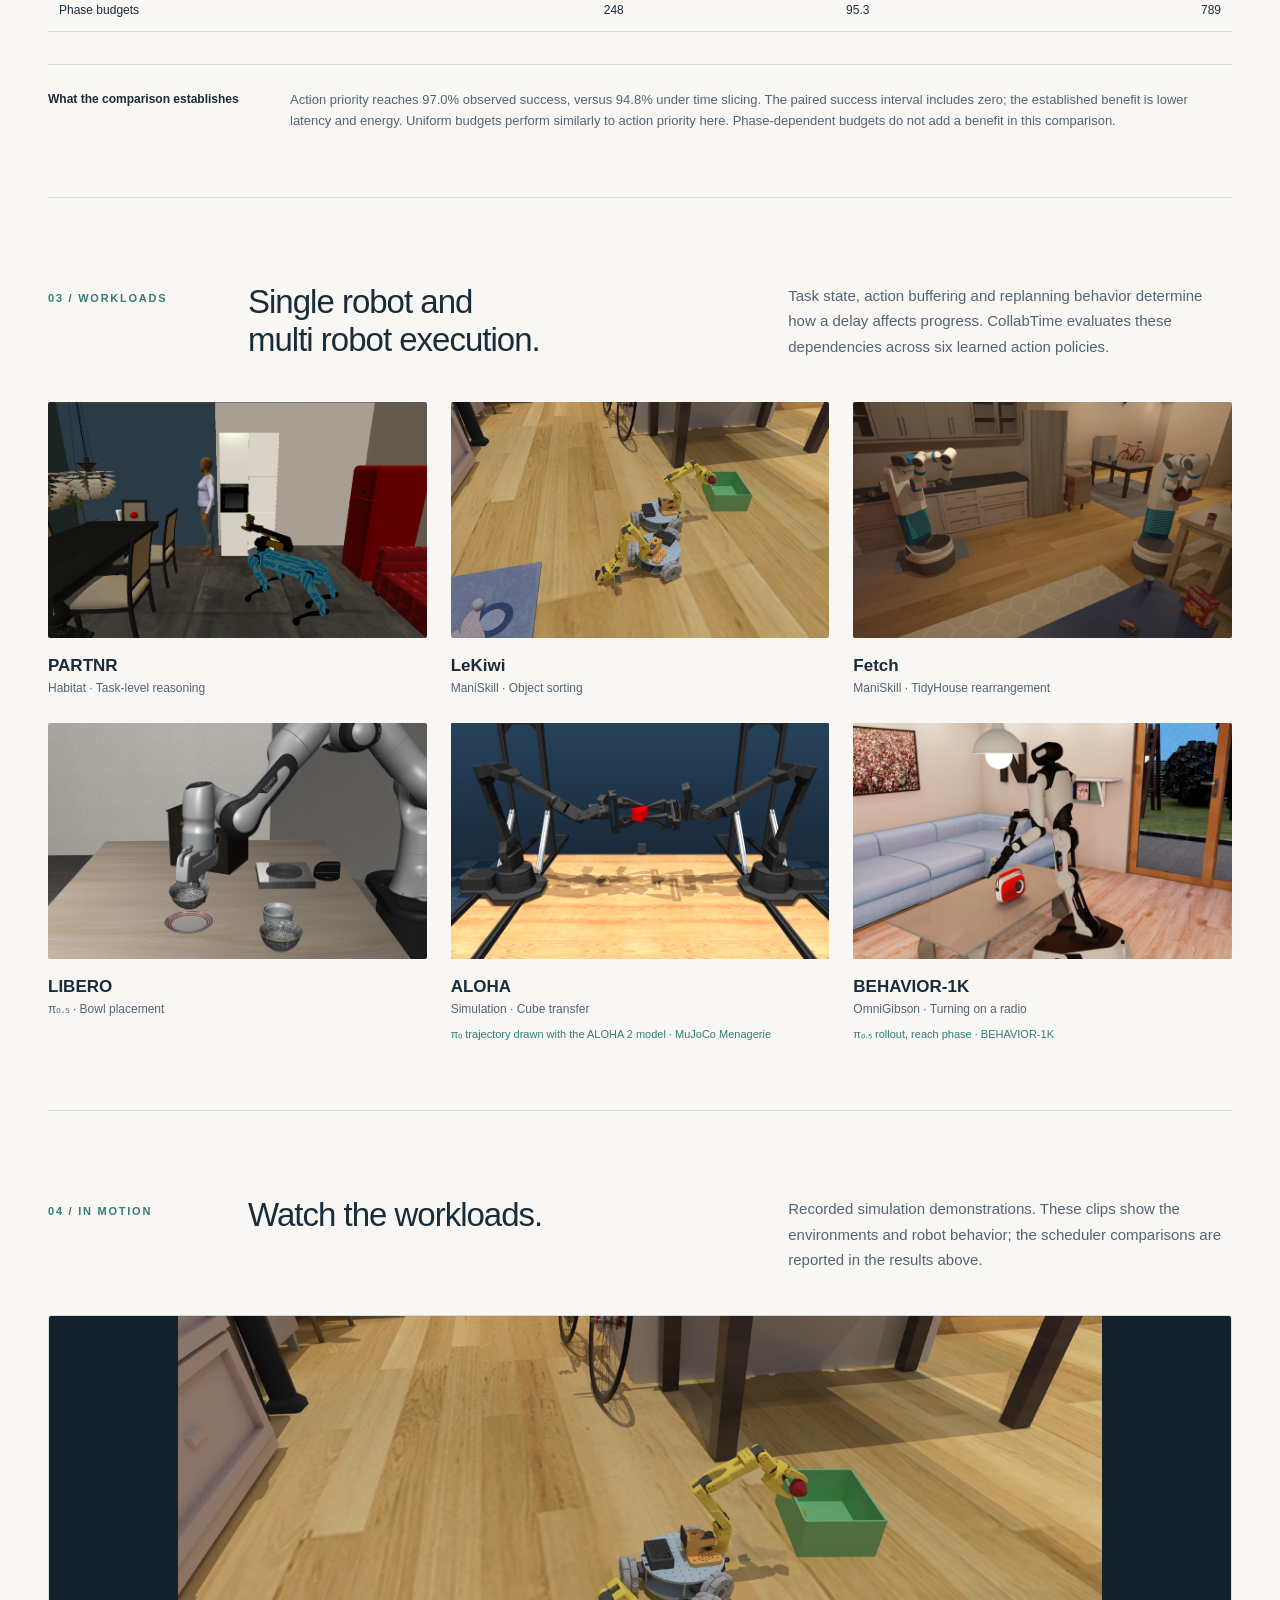
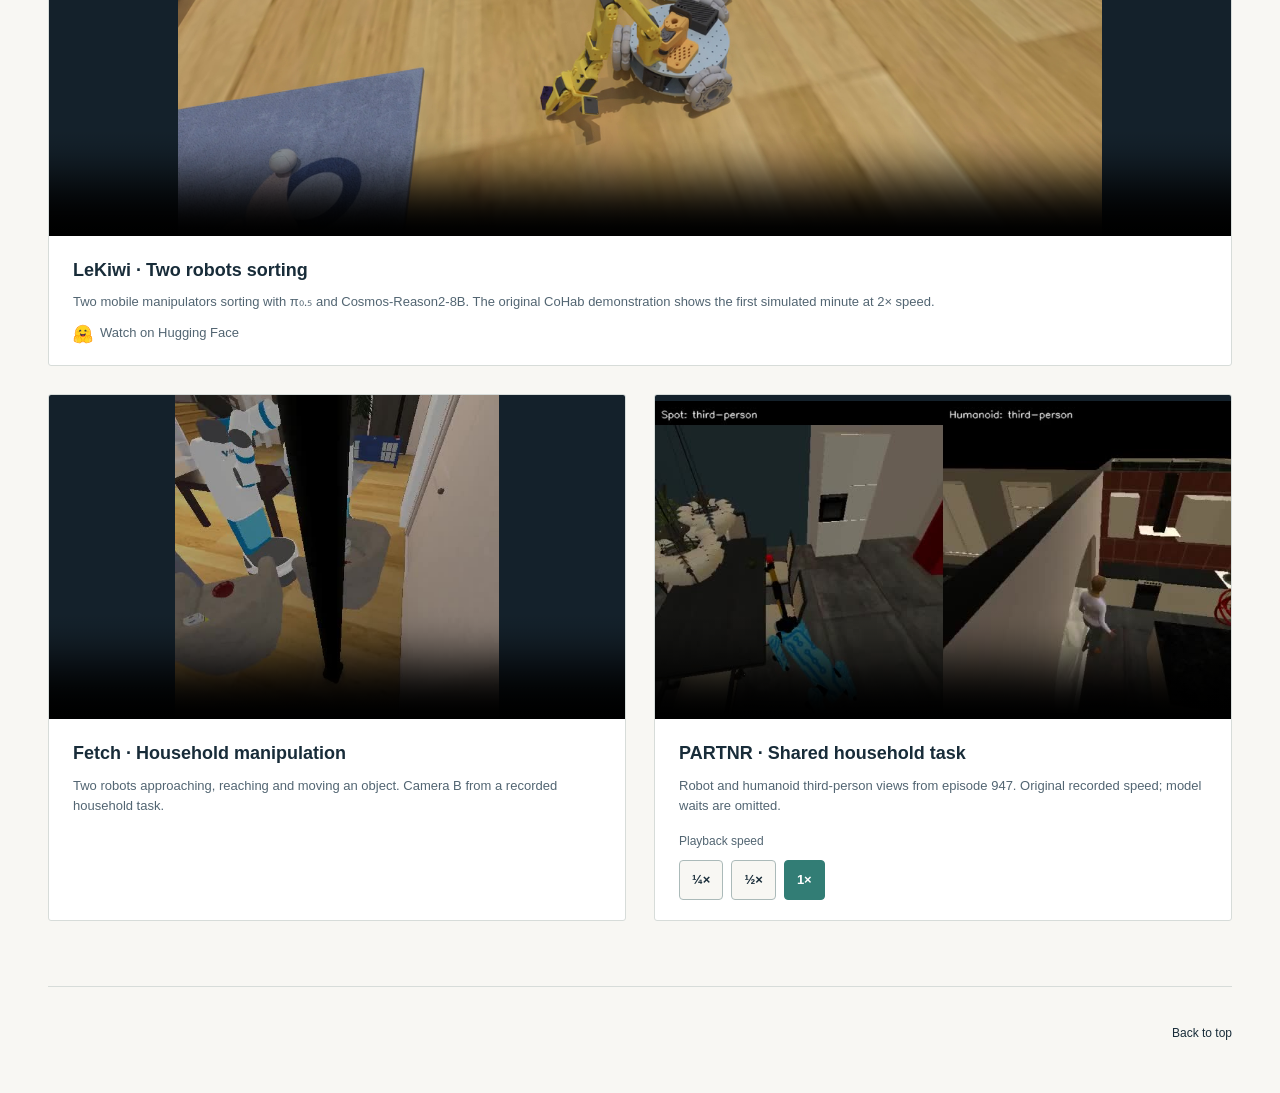
==== commit 7f83422a: "Finding C: vertical bar charts with a GPU time slicing reference line" ====
--- a/index.html
+++ b/index.html
@@ -49,13 +49,10 @@
       <figcaption><strong>Figure 8 · Action-delay tolerance.</strong> Delay postpones a new System 1 action chunk in the named skill or phase; “Every” applies throughout execution. Zero means no imposed delay.</figcaption>
     </figure>
   </article>
-  <article class="finding onboard"><div><span class="number">C</span><h3>Coordinate reasoning<br>with action inference.</h3><p>On an NVIDIA Jetson AGX Thor module, action priority temporarily holds System 2 while System 1 inference runs. In the LIBERO comparison, it lowers action latency and episode energy while matching observed solo-policy success.</p><p class="model-pair"><span class="model-name">π<sub>0.5</sub></span> FP8 + Qwen3.5-9B NVFP4</p><p class="note">400 matched episodes. Latency averages four suite medians. Module energy includes idle power.</p></div><div class="comparison"><fieldset id="configuration" class="choice-control"><legend>Compare with GPU time slicing</legend><div class="choice-buttons">
-      <button type="button" data-value="priority" aria-pressed="true" aria-controls="comparison-chart comparison-note">Action priority</button>
-      <button type="button" data-value="uniform" aria-pressed="false" aria-controls="comparison-chart comparison-note">Uniform 250 ms budget</button>
-      <button type="button" data-value="phase" aria-pressed="false" aria-controls="comparison-chart comparison-note">Phase budgets</button>
-      <button type="button" data-value="mps" aria-pressed="false" aria-controls="comparison-chart comparison-note">System 2 MPS limit: 50%</button>
-      <button type="button" data-value="solo" aria-pressed="false" aria-controls="comparison-chart comparison-note">System 1 alone</button>
-    </div></fieldset><div class="chart-key"><span><i class="base-dot"></i>GPU time slicing</span><span><i class="selected-dot"></i>Selected configuration</span></div><div id="comparison-chart" aria-live="polite"></div><p id="comparison-note" class="note"></p></div></article>
+  <article class="coexec-finding">
+    <div class="tolerance-heading"><div><span class="number">C</span><h3>Coordinate reasoning<br>with action inference.</h3></div><div><p>On an NVIDIA Jetson AGX Thor module, action priority temporarily holds System 2 while System 1 inference runs. In the LIBERO comparison, it lowers action latency and episode energy while matching observed solo-policy success.</p><p class="model-pair"><span class="model-name">π<sub>0.5</sub></span> FP8 + Qwen3.5-9B NVFP4</p><p class="note">400 matched episodes. Latency averages four suite medians. Module energy includes idle power.</p></div></div>
+    <figure class="coexec-chart"><div id="comparison-chart"></div><figcaption id="comparison-note" class="note">The dashed line marks GPU time slicing in each chart. System 1 alone is a task-success reference. It does not execute System 2, so its energy is not a matched co-execution comparison.</figcaption></figure>
+  </article>
   <section class="data-details" aria-labelledby="configuration-table-title"><h4 id="configuration-table-title">All six configurations</h4><div class="table-scroll"><table><caption>LIBERO on Thor; values shown in the manuscript comparison</caption><thead><tr><th scope="col">Configuration</th><th scope="col">Action latency (ms)</th><th scope="col">Task success (%)</th><th scope="col">Module energy (J/episode)</th></tr></thead><tbody id="result-table"></tbody></table></div></section>
   <aside class="interpretation"><strong>What the comparison establishes</strong><p>Action priority reaches 97.0% observed success, versus 94.8% under time slicing. The paired success interval includes zero; the established benefit is lower latency and energy. Uniform budgets perform similarly to action priority here. Phase-dependent budgets do not add a benefit in this comparison.</p></aside>
 </section>
--- a/style.css
+++ b/style.css
@@ -63,3 +63,4 @@
 .finding .model-pair + .note{margin-top:6px}
 .overview-figure{background:white;border:1px solid var(--line);border-radius:3px;padding:24px 26px 20px;margin:0 0 28px}.overview-figure figcaption{max-width:880px;margin:16px auto 0;font-size:12px;line-height:1.7;color:var(--muted)}.overview-figure figcaption strong{color:var(--ink)}@media(max-width:600px){.overview-figure{padding:16px 14px 14px}}
 .hero-copy h2{text-wrap:balance}
+.coexec-finding{padding:45px 0 30px}.coexec-finding .tolerance-heading{align-items:start}.coexec-finding .tolerance-heading .model-pair{font-size:16px;line-height:1.6;color:var(--ink);margin-top:18px}.coexec-finding .tolerance-heading .note{font-size:12px;line-height:1.65;margin-top:6px}.coexec-chart .note{margin-top:14px}#comparison-chart{display:grid;grid-template-columns:repeat(auto-fit,minmax(290px,1fr));gap:22px}.vb-panel{background:white;border:1px solid var(--line);border-radius:3px;padding:20px 18px 16px;min-width:0}.vb-head{display:flex;justify-content:space-between;align-items:baseline;gap:10px}.vb-title{margin:0;font-size:13px;font-weight:600}.vb-key{font-size:11px;color:var(--muted);white-space:nowrap}.vb-key i{display:inline-block;width:20px;height:0;border-top:1.5px dashed #3f4f5b;vertical-align:middle;margin-right:6px}.vb-hint{margin:4px 0 0;font-size:12px;font-weight:600;color:var(--ink)}.vb-hint.gain{color:var(--blue)}.vb-bars{position:relative;list-style:none;margin:0;padding:0;display:grid;grid-template-columns:repeat(6,minmax(0,1fr))}.vb-col{display:flex;flex-direction:column;min-width:0}.vb-stack{display:flex;flex-direction:column;justify-content:flex-end;align-items:center;height:168px;padding:0 5px;border-bottom:1px solid #9aa7ad}.vb-val{position:relative;z-index:2;font-size:11px;line-height:1;margin-bottom:3px;padding:1px 2px;background:white;color:var(--muted);font-variant-numeric:tabular-nums}.vb-bar{width:100%;max-width:46px;min-height:2px;background:#d3d9db}.vb-name{margin-top:7px;font-size:11px;line-height:1.25;text-align:center;color:var(--muted)}.vb-baseline{position:absolute;z-index:1;left:0;right:0;height:0;border-top:1.5px dashed #3f4f5b;pointer-events:none}.vb-col.is-base .vb-bar{background:var(--ink)}.vb-col.is-base .vb-val,.vb-col.is-base .vb-name{color:var(--ink);font-weight:700}.vb-col.is-priority .vb-bar{background:var(--blue)}.vb-col.is-priority .vb-val,.vb-col.is-priority .vb-name{color:var(--blue);font-weight:700}.vb-col.is-uniform .vb-bar{background:var(--teal)}.vb-col.is-uniform .vb-val,.vb-col.is-uniform .vb-name{color:var(--teal);font-weight:700}@media(max-width:600px){.coexec-finding{padding:30px 0 20px}.vb-panel{padding:18px 12px 14px}.vb-stack{padding:0 3px}.vb-name{font-size:10.5px}}
